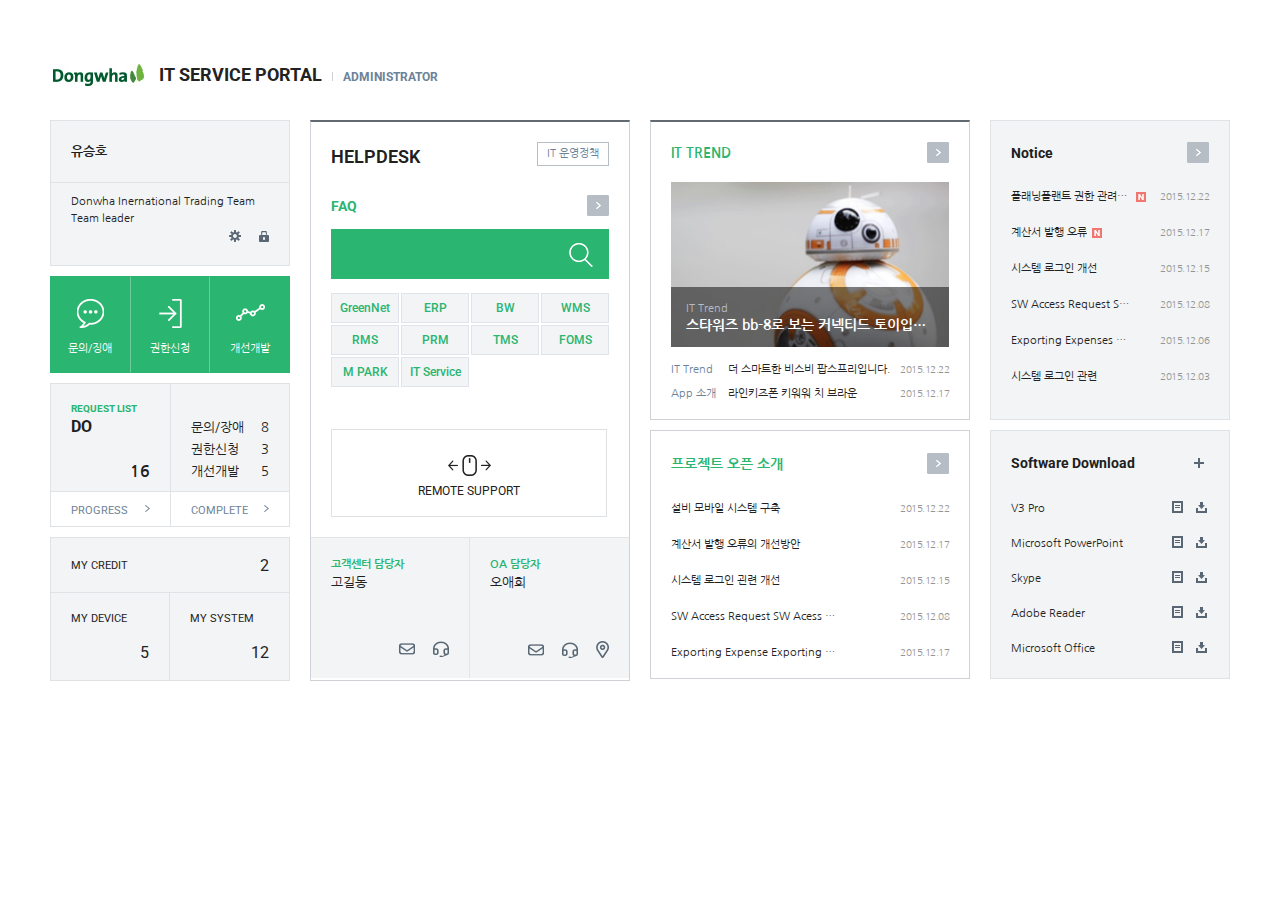
==== index.html @ f40cb71e "header 수정" ====
<!DOCTYPE html>
<html lang="ko">
<head>
    <meta charset="UTF-8">
    <meta http-equiv="X-UA-Compatible" content="IE=edge">
    <meta name="viewport" content="width=device-width, initial-scale=1.0">
    <title>Dongwha IT SERVICE PORTAL</title>
    <link rel="stylesheet" href="css/reset.css">
    <link rel="stylesheet" href="css/style.css">
</head>
<body>
    <div id="wrap">
        <header>
            <h1><a href="index.html" class="logo"><img src="img/logo.jpg" alt="동화 로고"><span class="main_title en">IT SERVICE PORTAL</span></a></h1>
            <p class="sub_title en">ADMINISTRATOR</p>
        </header>
        <div class="section_wrap">
            <div class="inner">
                <section class="section1 container240">
                    <div class="box gray_box">
                        <div class="name">유승호</div>
                        <div class="info">
                            <p>Donwha Inernational Trading Team <br> Team leader</p>
                            <div class="settings_wrap">
                                <span class="settings"></span>
                                <span class="security"></span>
                            </div>
                        </div>
                    </div>
                    <div class="box inquiry_box">
                        <a href="#" class="inquiry">문의/징애</a>
                        <a href="#" class="authority">권한신청</a>
                        <a href="#" class="inprove">개선개발</a>
                    </div>
                    <div class="box">
                        <div class="request_list ">
                            <div class="list_box col1 strong">
                                <p class="en">REQUEST LIST</p>
                                <div class="do_area">
                                    <span class="en">DO</span>
                                    <span>16</span>
                                </div>
                            </div>
                            <div class="list_box col1">
                                <div class="text_area">
                                    <div>
                                        <span class="txt">문의/장애</span>
                                        <span class="num">8</span>
                                    </div>
                                    <div>
                                        <span class="txt">권한신청</span>
                                        <span class="num">3</span>
                                    </div>
                                    <div>
                                        <span class="txt">개선개발</span>
                                        <span class="num">5</span>
                                    </div>
                                </div>
                            </div>
                            <div class="list_box col2">
                                <p class="en">PROGRESS</p>
                            </div>
                            <div class="list_box col2">
                                <p class="en">COMPLETE</p>
                            </div>
                        </div>
                    </div>
                    <div class="box gray_box clearfix my_box_wrap en">
                        <div class="my_box credit">
                            <a href="#">
                                <span>MY CREDIT</span>
                                <span class="num">2</span>
                            </a>
                        </div>
                        <div class="my_box device">
                            <a href="#">
                                <span>MY DEVICE</span>
                                <span class="num">5</span>
                            </a>
                        </div>
                        <div class="my_box system">
                            <a href="#">
                                <span>MY SYSTEM</span>
                                <span class="num">12</span>
                            </a>
                        </div>
                    </div>
                </section>

                <section class="section2 container320">
                    <div class="section_top">
                        <div class="help_area"> 
                            <p class="en">HELPDESK</p>
                            <a href="itpolicy.html" class="policy" target="_blank">IT 운영정책</a>
                        </div>
                        <div class="sub_header">
                            <h3 class="en">FAQ</h3>
                            <a href="faq2depth.html" class="more"><span class="ir_pm">더보기</span></a>
                        </div>
                        <div class="search_box"><input type="text"></div>
                        <ul class="keywords_list">
                            <li><a href="#" class="en">GreenNet</a></li>
                            <li><a href="#" class="en">ERP</a></li>
                            <li><a href="#" class="en">BW</a></li>
                            <li><a href="#" class="en">WMS</a></li>
                            <li><a href="#" class="en">RMS</a></li>
                            <li><a href="#" class="en">PRM</a></li>
                            <li><a href="#" class="en">TMS</a></li>
                            <li><a href="#" class="en">FOMS</a></li>
                            <li><a href="#" class="en">M PARK</a></li>
                            <li><a href="#" class="en">IT Service</a></li>
                        </ul>
                        <div class="reomte_box">
                            <div class="mouse_area">
                                <span class="mouse_left"></span>
                                <span class="mouse"></span>
                                <span class="mouse_right"></span>
                            </div>
                            <p class="en">REMOTE SUPPORT</p>
                        </div>
                    </div>
                    <div class="section_bottom">
                        <div class="manager_box">
                            <p class="manager">고객센터 담당자</p>
                            <p class="name">고길동</p>
                            <div class="icon_area">
                                <p class="msg"></p>
                                <p class="headphone"></p>
                            </div>
                        </div>
                        <div class="manager_box">
                            <p class="manager">OA 담당자</p>
                            <p class="name">오애희</p>
                            <div class="icon_area">
                                <p class="msg"></p>
                                <p class="headphone"></p>
                                <p class="locate"></p>
                            </div>
                        </div>
                    </div>
                </section>

                <section class="section3 container320">
                    <div class="trend_box box">
                        <div class="sub_header">
                            <h3>IT TREND</h3>
                            <a href="it_trend.html" class="more"><span class="ir_pm">더보기</span></a>
                        </div>
                        <div class="img_wrap">
                            <div class="img_area"></div>
                            <div class="img_content">
                                <p class="img_category">IT Trend</p>
                                <p class="txt">스타워즈 bb-8로 보는 커넥티드 토이입니다.</p>
                            </div>
                        </div>
                        <div class="news_list_wrap">
                            <div class="news_list">
                                <p class="category">IT Trend</p>
                                <p class="content"><a href="trend_layerpop.html">더 스마트한 비스비 팝스프리입니다.</a></p>
                                <p class="date">2015.12.22</p>
                            </div>
                            <div class="news_list">
                                <p class="category">App 소개</p>
                                <p class="content"><a href="trend_layerpop.html">라인키즈폰 키워워 치 브라운</a></p>
                                <p class="date">2015.12.17</p>
                            </div>
                        </div>
                    </div>
                    <div class="project_box box">
                        <div class="sub_header">
                            <h3>프로젝트 오픈 소개</h3>
                            <a href="#" class="more"><span class="ir_pm">더보기</span></a>
                        </div>
                        <ul class="list_area">
                            <li>
                                <a href="#">
                                    <span class="content">설비 모바일 시스템 구축</span>
                                    <span class="date">2015.12.22</span>
                                </a>
                            </li>
                            <li>
                                <a href="#">
                                    <span class="content">계산서 발행 오류의 개선방안</span>
                                    <span class="date">2015.12.17</span>
                                </a>
                            </li>
                            <li>
                                <a href="#">
                                    <span class="content">시스템 로그인 괸련 개선</span>
                                    <span class="date">2015.12.15</span>
                                </a>
                            </li>
                            <li>
                                <a href="#">
                                    <span class="content">SW Access Request SW Acess Request</span>
                                    <span class="date">2015.12.08</span>
                                </a>
                            </li>
                            <li>
                                <a href="#">
                                    <span class="content">Exporting Expense Exporting Expense</span>
                                    <span class="date">2015.12.17</span>
                                </a>
                            </li>
                        </ul>
                    </div>
                </section>

                <section class="section4 container240">
                    <div class="notice_box gray_box box">
                        <div class="sub_header">
                            <h3 class="en">Notice</h3>
                            <a href="#" class="more"><span class="ir_pm">더보기</span></a>
                        </div>
                        <ul class="notice_list list_area">
                            <li>
                                <a href="#">
                                    <div class="content_wrap">
                                        <span class="content">플래닝플랜트 권한 관려건입니다.</span>
                                        <span><img src="img/new.png" alt="새로운소식"></span>
                                    </div>
                                    <span class="date">2015.12.22</span>
                                </a>
                            </li>
                            <li>
                                <a href="#">
                                    <div class="content_wrap">
                                        <span class="content">계산서 발행 오류</span>
                                        <span><img src="img/new.png" alt="새로운소식"></span>
                                    </div>
                                    <span class="date">2015.12.17</span>
                                </a>
                            </li>
                            <li>
                                <a href="#">
                                    <span class="content">시스템 로그인 개선</span>
                                    <span class="date">2015.12.15</span>
                                </a>
                            </li>
                            <li>
                                <a href="#">
                                    <span class="content">SW Access Request SW Access</span>
                                    <span class="date">2015.12.08</span>
                                </a>
                            </li>
                            <li>
                                <a href="#">
                                    <span class="content">Exporting Expenses Exporting Expenses</span>
                                    <span class="date">2015.12.06</span>
                                </a>
                            </li>
                            <li>
                                <a href="#">
                                    <span class="content">시스템 로그인 관련</span>
                                    <span class="date">2015.12.03</span>
                                </a>
                            </li>
                        </ul>
                    </div>
                    <div class="download_box gray_box box">
                        <div class="sub_header">
                            <h3 class="en ">Software Download</h3>
                            <a href="software_download.html" class="more"><span class="ir_pm">더보기</span></a>
                        </div>
                        <ul class="download_list list_area">
                            <li>
                                <a href="#">
                                    <span class="content">V3 Pro</span>
                                    <div class="icon_wrap">
                                        <span class="preview"></span>
                                        <span class="download"></span>
                                    </div>
                                </a> 
                            </li>
                            <li>
                                <a href="#">
                                    <span class="content">Microsoft PowerPoint</span>
                                    <div class="icon_wrap">
                                        <span class="preview"></span>
                                        <span class="download"></span>
                                    </div>
                                </a>
                            </li>
                            <li>
                                <a href="#">
                                    <span class="content">Skype</span>
                                    <div class="icon_wrap">
                                        <span class="preview"></span>
                                        <span class="download"></span>
                                    </div>
                                </a>
                            </li>
                            <li>
                                <a href="#">
                                    <span class="content">Adobe Reader</span>
                                    <div class="icon_wrap">
                                        <span class="preview"></span>
                                        <span class="download"></span>
                                    </div>
                                </a>
                            </li>
                            <li>
                                <a href="#">
                                    <span class="content">Microsoft Office</span>
                                    <div class="icon_wrap">
                                        <span class="preview"></span>
                                        <span class="download"></span>
                                    </div>
                                </a>
                            </li>
                            <li>
                                <a href="#">
                                    <span class="content">Microsoft Office</span>
                                    <div class="icon_wrap">
                                        <span class="preview"></span>
                                        <span class="download"></span>
                                    </div>
                                </a>
                            </li>
                            <li>
                                <a href="#">
                                    <span class="content">Microsoft Office</span>
                                    <div class="icon_wrap">
                                        <span class="preview"></span>
                                        <span class="download"></span>
                                    </div>
                                </a>
                            </li>
                        </ul>  
                    </div>
                </section>
            </div>
        </div>
    </div>
</body>
</html>
---- css/style.css ----
@charset "URF-8";
/* common css */
#wrap{width: 1280px;margin: 0 auto;padding: 60px 50px;}
h2{font-size: 30px;margin-left: -2px;}
h3{font-size: 14px;}
section{margin-right: 20px;}
.box{margin-top: 10px;}
.en{font-family: 'Roboto',sans-serif;}
.gray_box{background: #f2f4f6;border:1px solid #e0e3e6}
.sub_header{display: flex;justify-content: space-between;align-items: center;}
input[type="radio"],
input[type='radio']:checked{width: 19px;height: 19px;accent-color: #6c8298;}

/* header */
header{height: 60px; line-height: 34px;display: flex;}
h1{line-height: 27px;margin: 0 0px 0 3px;}
.logo img{width: 91px;height: 22px;}
header p{font-weight: bold;}
h1 a .main_title{font-size: 18px; letter-spacing: 1.1 px;padding-left: 15px;}
.main_title:after{content: '';display: inline-block;width: 1px;height: 9px;margin: 0 10px;background: #cdd1d5;}
.sub_title{font-size: 12px;color: #6c8298;}

/* section_wrap */
.section_wrap>.inner{display: flex;}
.container240{width: 240px;}
.container320{width: 320px;}
.section_wrap section:last-child{margin-right: 0;}
section .box:first-child{margin-top: 0;}

/* section1 */
.section1 .name{font-size: 13px;font-weight: bold;border-bottom: 1px solid #e4e4e4;padding: 24px 20px;}
.section1 .info{padding: 11px 20px 17px;line-height: 1.5;}
.section1 .info p{text-overflow: ellipsis;overflow: hidden;display: -webkit-box;-webkit-line-clamp: 2;-webkit-box-orient: vertical;word-break: break-word;}
.info .settings_wrap{text-align: right; margin-top: 3px;}
.info .settings_wrap span{cursor: pointer;}
.info .settings{background: url(../img/settings.png)no-repeat;display: inline-block;width: 12px;height: 12px;}
.info .security{background: url(../img/security.png)no-repeat;display: inline-block;width: 10px;height: 11px;margin-left: 15px;}

.inquiry_box{display: flex;}
.inquiry_box a{color: #fdfdfd;display: inline-block;width: 79px;height: 95px;background: #2ab570;text-align: center;border: 1px solid transparent;}
.inquiry_box a:hover{background: rgba(42, 181, 112,.6);}
.inquiry_box .inquiry::before{background: url( ../img/inquiry.png)no-repeat;display: block;content: '';width: 27px;height: 29px; margin: 22px auto 15px;}
.inquiry_box .authority{border-left: 1px solid #6acb9b;border-right: 1px solid #6acb9b;}
.inquiry_box .authority::before{background: url(../img/authority.png)no-repeat;display: block;content: '';width: 23px;height: 29px;margin: 22px auto 15px;}
.inquiry_box .inprove::before{background: url(../img/improve.png)no-repeat;display: block;content: '';width: 29px;height: 17px;margin: 27px auto 22px;}

.request_list{display: flex;flex-wrap: wrap;}
.request_list .list_box{width: 120px;padding: 20px;border: 1px solid #e0e3e6;}
.request_list .col1{height: 109px;background: #f2f4f6;}
.request_list .strong{font-weight: bold;font-size: 16px;}
.request_list .strong p{font-size: 10px; color: #2ab570;}
.request_list .strong .do_area {margin-top: 5px;cursor: pointer;}
.request_list .strong .do_area span{display: block;}
.request_list .strong .do_area:hover span{color: #2ab570;}
.request_list .strong .do_area span:nth-child(2){text-align: right;margin-top: 29px;}
.request_list .list_box:nth-child(1),.request_list .list_box:nth-child(3){border-right: none;}
.request_list .list_box:nth-child(2) .text_area{font-size: 13px;margin-top: 13px;line-height: 1.7;}
.request_list .list_box:nth-child(2) .text_area div{display: flex;justify-content: space-between;}
.request_list .list_box:nth-child(2) span{display: block;text-overflow: ellipsis;overflow: hidden;white-space: nowrap;}
.request_list .list_box .text_area div{cursor: pointer;}
.request_list .list_box .text_area div:hover{color: #2ab570;text-decoration: underline;}
.request_list .col2{height: 35px;padding: 13px 20px;border-top: none;cursor: pointer;}
.col2 p{color: #6c8298;position: relative;}
.col2 p::after{content: '';background: url(../img/right_arrow.png)no-repeat;width: 5px;height: 7px;display: inline-block;position: absolute;right: 0;}

.section1 .my_box_wrap .my_box{float: left;}
.section1 .my_box_wrap .my_box a{display: block; font-size: 11px;padding: 20px;}
.section1 .my_box_wrap .my_box span{display: block;}
.section1 .my_box_wrap .my_box .num{font-size: 16px;padding-top: 21px;text-align: right;}
.section1 .my_box_wrap .my_box:hover .num{color: #2ab570;}
.my_box_wrap .credit{width: 100%;height: 55px;border-bottom: 1px solid #e0e3e6;}
.section1 .my_box_wrap .credit a{display: flex;justify-content: space-between;align-items: center;}
.section1 .my_box_wrap .credit span{display: inline-block;}
.section1 .my_box_wrap .credit .num{padding-top: 0;text-align: right;}
.my_box_wrap .device,.my_box_wrap .system{width: 50%;height: 87px;}
.my_box_wrap .device{border-right: 1px solid #e0e3e6;}

/* section 2 */
.section2{width: 321px;}
.section2,.trend_box{border: 1px solid #cfd3d8;border-top: 2px solid #636970;}
.section2 .section_top{padding: 20px;}
.help_area{display: flex; justify-content: space-between;align-items: center;margin-bottom: 29px;} 
.help_area p{font-size: 18px;font-weight: 600; padding-top: 5px;}
.help_area a{color: #6c8298;border: 1px solid #b6bdc4;display: inline-block;width: 70px;height: 22px;line-height: 22px;text-align: center;}
.help_area a:hover{color: #2ab570;border-color: #2ab570;}

.section2 .sub_header{margin-bottom: 13px;}
.container320 .sub_header h3{color: #2ab570;}
.more{background: url(../img/more_btn.png)no-repeat;width: 22px;height: 21px;}
.more:hover{background: url(../img/more_btn_hover.png)no-repeat;}

.search_box{position: relative;margin-bottom: 14px;}
.search_box input{width: 278px;height: 50px;background: #2ab570;color: #fff;}
.search_box::after{background: url(../img/search_btn.png)no-repeat;content: ''; width: 24px;height: 24px;display: inline-block;position: absolute;right: 16px;top: 27%;cursor: pointer;}

.keywords_list{display: flex;flex-wrap: wrap;margin-bottom: 40px;}
.keywords_list li{height: 100%;margin-bottom: 2px; margin-right: 2px;}
.keywords_list li:hover a{border-color: #2ab570;}
.keywords_list li:nth-child(4),.keywords_list li:nth-child(8){margin-right: 0;}
.keywords_list li a{width: 66px;height: 28px; display: block;color: #2ab570;text-align: center;line-height: 28px;font-weight: 500;border: 1px solid #dee4ea;background: #f2f4f6;font-size: 12px;text-overflow: ellipsis;overflow: hidden;white-space: nowrap;}

.reomte_box{width: 276px;height: 88px;border: 1px solid #dee1e4;line-height: 31px;text-align: center;}
.mouse_area{display: flex;align-items: center;justify-content: center;padding-top: 25px;}
.mouse_area span{display: block;}
.mouse_left{background: url(../img/mouse_left.png)no-repeat;width: 10px;height: 11px;}
.mouse{background: url(../img/mouse.png)no-repeat;width: 15px;height: 21px;margin: 0 4px;}
.mouse_right{background: url(../img/mouse_right.png)no-repeat;width: 10px;height: 11px;}
.reomte_box p{font-size: 12px;}

/* manager_area */
.section_bottom{background: #f2f4f6;border-top: 1px solid #e4e4e4;display: flex;margin-top: 0;}
.section_bottom .manager_box{padding: 20px;width: 159px;line-height: 1.3;}
.section_bottom .manager_box .name{padding-top: 3px;font-size: 13px;}
.section_bottom .manager_box:nth-child(1){border-right: 1px solid #e4e4e4;}
.manager{color: #2ab570;font-weight: 600;}
.icon_area{padding-top: 49px;display: flex;justify-content: flex-end;align-items: center}
.icon_area p{margin-left: 18px;cursor: pointer;}
.icon_area .msg{background: url(../img/msg.png) no-repeat;display: inline-block;width: 16px;height: 12px;}
.icon_area .msg:hover{background: url(../img/msg_hover.png)no-repeat;}
.icon_area .headphone{background: url(../img/headphone.png) no-repeat;display: inline-block;width: 16px;height: 16px;}
.icon_area .headphone:hover{background: url(../img/headphone_hover.png)no-repeat;}
.icon_area .locate{background: url(../img//locate.png) no-repeat;display: inline-block;width: 13px;height: 17px;}
.icon_area .locate:hover{background: url(../img/locate_hover.png)no-repeat;}

/* section 3 */
.section3 .box{padding: 20px;}
.project_box{border: 1px solid #cfd3d8;}
.section3 .sub_header{margin-bottom: 19px;}
.trend_box .img_wrap{width: 278px; height: 165px;position: relative;overflow: hidden;margin-bottom: 17px;cursor: pointer;}
.trend_box .img_wrap:hover .img_content .txt{color: #2ab570;text-decoration: underline;}
.trend_box .img_wrap>div{position: absolute;}
.trend_box .img_wrap .img_area{background: url(../img/trend_img.png) no-repeat;width: 100%;height: 100%;background-position: top 10% left 71%;background-size: inherit;}
.trend_box .img_wrap .img_content{height: 60px;width: 100%; background: rgba(0,0,0,.5);bottom: 0;padding: 15px;line-height: 1.3;}
.trend_box .img_wrap .img_content .img_category{color: #b6bdc4;}
.trend_box .img_wrap .img_content .txt{font-size: 14px;font-weight: 600; color: #fff;text-overflow: ellipsis;overflow: hidden;white-space: nowrap;}

.trend_box .news_list{display: flex;justify-content: space-between;line-height: 1;}
.trend_box .news_list:first-child{margin-bottom: 13px;}
.trend_box .news_list .category{width: 50px; color: #6c8298;}
.trend_box .news_list .content{width: 165px;}
.content{text-overflow: ellipsis;overflow: hidden;white-space: nowrap;display: block;}
.content:hover {color: #2ab570;text-decoration: underline;}
.content:hover a{color: #2ab570;text-decoration: underline;}
.date{font-size: 10px;color: #949494;letter-spacing: -.5px;display: block;}

.project_box .sub_header{margin: 2px 0 29px;}
.list_area li{margin-bottom: 25px;}
.list_area li:last-child{margin-bottom: 0px;}
.list_area li a{display: flex;justify-content: space-between;}
.project_box .list_area li a .content{width: 165px;}

/* section 4 */
.section4 .box{padding: 20px;}
.section4 .sub_header{margin-bottom: 19px; margin: 1px 0 28px;}
.section4 .download_box li a{display: flex;justify-content: space-between; align-items: center;}

/* notice_list */
.content_wrap{display: flex;position: relative;}
.notice_list li .content{max-width: 120px;margin-right: 5px;}
.notice_box .notice_list li:last-child{margin-bottom: 17px;}

/* download_box */
.section4 .download_box{padding: 20px 5px 20px 20px;}
.download_box .sub_header{padding-right: 20px;}
.download_box .sub_header .more{background: url(../img/more_plus.png)no-repeat right;}
.download_list::-webkit-scrollbar{width: 3px;background: transparent;padding-right: 5px;border-radius: 10px;}
.download_list::-webkit-scrollbar-thumb {background-color: #c4ccd4;border-radius: 10px;}
.download_list::-webkit-scrollbar-track {background-color: grey;border-radius: 10px;box-shadow: inset 0px 0px 5px white;}
.download_box .download_list{padding-right: 2px;height: 157px;overflow: auto;}
.download_box .download_list li:last-child{margin-bottom: 2px;}
.download_box .download_list li{margin-bottom: 21px;}
.download_box .download_list li .content{width: 150px;}
.download_box .download_list li .icon_wrap{margin-right: 15px;}
.preview{background: url(../img/preview.png)no-repeat;width: 11px;height: 12px;display: inline-block;}
.preview:hover{background: url(../img/preview_hover.png)no-repeat;}
.download{background: url(../img/dowload.png)no-repeat;width: 11px;height: 11px;display: inline-block;margin-left: 10px;}
.download:hover{background: url(../img/dowload_hover.png)no-repeat;}


/* faq2depth.html style */

.inner940{font-size: 12px;max-width: 940px;margin: 0 auto;}
.inner940 section{margin: 11px 0 30px;}
.header_wrap{border-bottom: 1px solid #e9e9e9;}
.header{height: 65px;width: 940px;margin: 0 auto; font-size: 12px;display: flex;justify-content: space-between;line-height: 76px;}
.header_left>a{display: flex;padding-top: 2px;}
.header h1{margin:0 15px 0 0;line-height: 68px;}
.header h1 a{display: inline-block; height: 100%;}
.header .main_tit{font-size: 15px;font-weight: 600;}
.header .main{cursor: pointer;padding-top: 5px;}
.header .main::before{content: '';background: url(../img/home.png) no-repeat;width: 12px;height: 11px;display: inline-block;margin-right: 7px;}
.header .main::after{content: '';background: url(../img/faq_right.png)no-repeat;display: inline-block;width: 5px;height: 7px;margin-left: 7px;}

/* nav */
.faq_search_wrap{height: 120px; line-height: 120px;}
.faq_search_wrap h2{width: 260px;}
.faq_search_wrap .search_box{text-align: center;margin-bottom: 0;position: relative;}
.faq_search_wrap .search_box input{width: 420px;padding: 0 10px 0 20px ;}
.faq_search_wrap .search_box::after{top: 41%;right: 16px;}
.faq_search_wrap .keywords_wrap {position: relative;right: 37%;top: 98px;}
.faq_search_wrap .keywords_wrap li{line-height: 1;margin-left: 15px;}
.faq_search_wrap .keywords_wrap li a{color: #6c8298;}
.faq_search_wrap .keywords_wrap li a:hover{text-decoration: underline;}

/* tabs */
.tabs{display: flex;margin-top: 10px;border-bottom: 1px solid #2ab570}
.tabs li {flex:1;line-height: 47px;}
.tabs a {display: block;text-align: center;color: #70859a;font-weight: 600;border: 1px solid #dcdee1;border-bottom-color: transparent;border-right: none; background: #f2f4f6}
.tabs a:hover{background: rgba(42, 181, 112,.6);color: #fff;}
.tabs li:last-child a{border-right: 1px solid #dcdee1;}
.tabs li.active a{background: #2ab570;color: #fff;border-color: #2ab570;}
/* .tabs li.active {color: #fff;} */

.tab_list{display: flex;flex-wrap: wrap;padding: 14px 10px 11px 20px; border-bottom: 1px solid #2ab570;}
.tab_list li{width: 182px;line-height: 2.6 ;}
.tab_list li a{color: #70859a;font-weight: 600;padding-left: 15px;}
.tab_list li:nth-child(1) a,.tab_list li:nth-child(6) a{padding-left: 0;}
.tab_list li a:hover span{color: #2ab570;}

/* tbl_list */
.tbl_list_area{margin-top: 20px;}
.tbl_list_area .article_list li{border-bottom: 1px solid #e9e9e9;}
.article_list li {display: flex;padding: 14px 20px;}
.categorize{width: 24%; color: #70859a;text-overflow: ellipsis;overflow: hidden;white-space: nowrap;}
.article_tit{width: 70%;text-overflow: ellipsis;overflow: hidden;white-space: nowrap;}
.article_tit:hover{color: #2ab570;text-decoration: underline;}

/* pagination */
.pagination{display: flex;margin-top: 28px;justify-content: center;line-height: 28px;text-align: center; }
.pagination .btn{width: 34px;height: 33px;border: 1px solid #d6dbe0;cursor: pointer;}
.pagination .page_list .btn:hover{background: #899aac; color: #fff;border-color: #899aac;}
.pagination .prev_area{display: flex;}
.btn_first{background: url(../img/go_to_first.png)no-repeat;width: 11px;height: 10px;display: block;background-position: center;}
.btn_first:hover{background: url(../img/go_to_first_hover.png)no-repeat;background-position: center;border-color: #899aac;background-color: #899aac;}
.btn_prev{background: url(../img/prev_btn.png)no-repeat;width: 6px;height: 10px;display: block;background-position: center;}
.btn_prev:hover{background: url(../img/prev_btn_hover.png)no-repeat;background-position: center;border-color: #899aac;background-color: #899aac;}
.btn_next{background: url(../img/next_btn.png)no-repeat;width: 6px;height: 10px;display: block;background-position: center;}
.btn_next:hover{background: url(../img/next_btn_hover.png)no-repeat;background-position: center;border-color: #899aac;background-color: #899aac;}
.btn_last{background: url(../img/go_to_end.png)no-repeat;width: 11px;height: 10px;display: block;background-position: center;}
.btn_last:hover{background: url(../img/go_to_end_hover.png)no-repeat;background-color: #899aac;background-position: center;border-color: #899aac;}
.pagination .page_list{display: flex;margin: 0 9px;}
.pagination .next_area{display: flex;}

/* FAQ style */
.faq .tabs{margin-top: 11px;}
.contents_wrap{margin-top: 5px;}
.title_wrap{height: 132px;margin-top: 5px;}
.title_area{display: flex;justify-content: space-between;;border-bottom: 1px solid #eff0f0;padding: 20px 20px 13px;align-items: center;}
.title_area .title {line-height: 1.8;}
.title_area .title .categorize{width: auto;}
.title_area .title p{font-size: 18px;font-weight: 600;text-overflow: ellipsis;overflow: hidden;white-space: nowrap;width: 850px;}
.title_area .ham2{border: 1px solid #b6bdc4; padding: 15px 19px; background-position: center;cursor: pointer;margin-top: 24px;}
.title_area .ham2:hover{border-color: #2ab570;}
.info_area{padding: 10px 20px 16px;display: flex;justify-content: space-between;}
.faq .info_area{padding: 12px 20px 15px;align-items: center;}
.info_area .info_right span{color: #949494; font-size: 11px;}
.info_area .info_right span:after{content: '|'; display: inline-block;margin: 0 10px;color: #dfdfdf;}
.info_area .info_right span:last-child::after{content: '';}
.info_left .url{font-size: 11px;color: #70859a;}
.info_left .copy{width: 40px;height: 22px;background: #899aac;color: #fff;display: inline-block;text-align: center;line-height: 20px;cursor: pointer;}

.contents_area{height: 568px;background: url(../img/faq_content.png)no-repeat;margin: 22px 20px 10px;background-position: left 10%;}

.faq_bottom{height: 70px;border-top: 1px solid #636970;border-bottom: 1px solid #e8e9ea;background: #f2f4f6;display: flex;justify-content: flex-end;padding: 20px;align-items: center;}
.faq_bottom .button_wrap .button{width: 75px;height: 30px;border: 1px solid #b6bdc4;display: inline-block;color: #70859a;text-align: center;line-height: 28px;background: #fff;cursor: pointer;margin-left: 5px;font-weight: 600;}
.faq_bottom .button_wrap .button:hover{color: #2ab570;border-color: #2ab570;}
.faq_bottom .button_wrap .query{width: 80px;}

/* IT Trends style css */
h2.it_trend{margin-top: 22px; padding: 19px 0;}

.it_tabs{display: block;}
.it_tabs li a{width: 123px;}

/* it_search_wrap */
.it_search_wrap{height: 50px; padding: 10px 20px;align-items: center;border-bottom: 1px solid #d3d9e0;}
.it_search_wrap .radio_btn_wrap{display: flex;align-items: center;line-height: 28px;}
.radio_btn_wrap .radio_btn{margin-right: 20px;}
.radio_btn_wrap .radio_btn label{vertical-align: middle;}

.it_search{position: relative;}
.it_search input{width: 259px; height: 29px;border: 1px solid #b6bdc4;}
.it_search::after{content: '';display: block;background: url(../img/trend_search.png) no-repeat;width: 16px;height: 16px;position: absolute;top: 7px;right: 12px;cursor: pointer;} 
.trend_contents_wrap .trend_list_wrap li {border-bottom: 1px solid #e9e9e9;}
.trend_contents_wrap .trend_list_wrap li:hover{background: #eee;}
.trend_list_wrap li a{display: flex;padding: 30px 20px;}
.trend_list_wrap li a .img_area{width: 200px;height: 140px;overflow: hidden;margin-right: 27px;}
.trend_list_wrap li a .img_area .img{width: 294px;height: 194px;}
.trend_list_wrap li:nth-child(1) a .img_area .img{background: url(../img/trend_listimg1.png)no-repeat top -33px left -45px;}
.trend_list_wrap li:nth-child(2) a .img_area .img{background: url(../img/trend_listimg2.png)no-repeat top -33px left -45px;}
.trend_list_wrap li:nth-child(3) a .img_area .img{background: url(../img/trend_listimg3.png)no-repeat top -4px left -3px;}
.trend_list_wrap li:nth-child(4) a .img_area .img{background: url(../img/trend_listimg4.png)no-repeat top -89px left -68px;}
.trend_list_wrap li:nth-child(5) a .img_area .img{background: url(../img/trend_listimg5.png)no-repeat top -4px left -41px;}

.text_wrap{line-height: 1.8;}
.text_wrap .categorize{width: 600px;}
.trend_tit_wrap{display: flex;align-items: center;}
.trend_tit{font-size: 18px;font-weight: 600;max-width: 600px;text-overflow: ellipsis;overflow: hidden;white-space: nowrap;}
.text_wrap  .sub_num{font-size: 12px;font-weight: 600;color: #2ab570;}
.trend_tit_info{color: #949494;}
.trend_tit_info span::after{content: '|';margin: 0 10px;}

.text_bottom{margin-top: 15px;width: 650px;}
.text_bottom p{text-overflow: ellipsis;overflow: hidden;display: -webkit-box;-webkit-line-clamp: 2;-webkit-box-orient: vertical;word-break: break-word;}
.text_bottom p:last-child{margin-top: 9px;}

.it_trend_wrap .pagination{margin-bottom: 30px;}

/* trend_layerpop style */

/* trend_btn */
.trend_btn{display: flex;padding: 27px 0 2px; margin-right: -1px;}
.trend_btn .btn{width: 40px;height: 30px;border: 1px solid #b6bdc4;display: inline-block;line-height: 30px;cursor: pointer;}
.trend_btn .btn:hover{border-color: #2ab570;}
.trend_btn .write{background: url(../img/write_icon.png)no-repeat center;}
.trend_btn .write:hover{background: url(../img/write_icon_hover.png) no-repeat center;}
.trend_btn .prev_next_btn{margin: 0 5px;display: flex;}
.trend_btn .prev_next_btn .prev{background: url(../img/prev_btn.png)no-repeat center;}
.trend_btn .prev_next_btn .prev:hover{background: url(../img/prev_btn_hover_green.png)no-repeat center;z-index: 5;}
.trend_btn .prev_next_btn .next{background: url(../img/next_btn.png)no-repeat center;margin-left: -1px;}
.trend_btn .prev_next_btn .next:hover{background: url(../img/next_btn_hover_green.png)no-repeat center;}
.ham{background: url(../img/ham_btn.png)no-repeat center;width: 40px; height: 30px;}
.ham:hover{background: url(../img/ham_hover.png)no-repeat center;}

.trend_title_wrap .info_area{display: inline-block;}
.trend_title_wrap .info_area span:after{margin: 0 5px;letter-spacing: -.3px;}

.trends_contents_wrap{margin-top: 10px; padding: 20px 20px 10px;}
.trends_contents_wrap img{width: 641px;height: 424px;}
.trends_contents_wrap p{margin-top: 25px; line-height: 1.7;}
.trends_contents_wrap .trend_tit_info{display: inline-block;}

.trends_contents_wrap .contents_bottom{margin-top: 25px;display: flex;justify-content: space-between;border-bottom: 1px solid #d3d9e0;padding-bottom: 10px;}
.trends_contents_wrap .contents_bottom .btn{height: 30px; line-height: 30px;text-align: center;display: inline-block;cursor: pointer;}
.contents_bottom .left_btn span{width: 65px;border: 1px solid #dadee1;}
.contents_bottom .left_btn .comments{margin-right: 5px;}
.contents_bottom .left_btn .comments::before{content: '';background: url(../img/comment_icon.png)no-repeat;width: 16px;height: 13px;display: inline-block;vertical-align: middle;margin-right: 5px;}
.contents_bottom .left_btn .like::before{content: '';background: url(../img/heart.png)no-repeat;width: 15px;height: 12px;display: inline-block;margin-right: 5px;vertical-align: middle;}
.contents_bottom .right_btn{display: flex;position: relative;}
.contents_bottom .right_btn .btn{width: 40px;border: 1px solid #b6bdc4;margin-left: 5px;cursor: pointer;}
.contents_bottom .right_btn .btn:hover{border-color: #2ab570;color: #2ab570;}
.contents_bottom .right_btn .copy{background: url(../img/copy.png) no-repeat;background-position: center;}
.contents_bottom .right_btn .copy:hover{background: url(../img/copy_hover.png) no-repeat;background-position: center;}
.contents_bottom .right_btn .copy_popup{position: relative;}
.contents_bottom .right_btn .copy_popup:hover .balloon{display: block;}

/* copy_pop open */
.contents_bottom .right_btn .popup_overlay{visibility: hidden; width: 348px;height: 148px;background: #f2f4f6;border: 1px solid #afb5bb;position: absolute;bottom: 45px;right: 0px;padding: 20px;}
.contents_bottom .right_btn .popup_overlay::after{position: absolute;border-top: 7px solid #f2f4f6;border-left: 7px solid transparent; border-right: 7px solid transparent; border-bottom: 0px solid transparent;content: "";top: 146px;left: 232px;}
.contents_bottom .right_btn .popup_overlay::before{position: absolute;border-top: 7px solid #afb5bb;border-left: 7px solid transparent; border-right: 7px solid transparent; border-bottom: 0px solid transparent;content: "";top: 147px;left: 232px;}
.contents_bottom .right_btn .popup_overlay.active{visibility: visible;}
.contents_bottom .right_btn .popup_content{visibility: hidden;}
.contents_bottom .right_btn .popup_content.active{visibility: visible;}
.contents_bottom .right_btn .popup_overlay select{width: 308px;height: 30px;border-color: #b6bdc4;margin-bottom: 10px;font-size: 12px; color: #6c8298;} 
.contents_bottom .right_btn .popup_overlay .button_wrap{text-align: right;}
.contents_bottom .right_btn .popup_overlay .button{width: 60px;height: 26px;margin-left: 5px;color: #fff;display: inline-block;line-height: 26px;text-align: center;cursor: pointer;}
.cancel{background: #c2c8ce;}
.save{background: #2ab570;}

.comments_wrap .comment{padding: 20px 0 18px;border-bottom: 1px solid #eff0f0;}
.comment .comment_top{display: flex;align-items: center;}
.comment .comment_top span{margin-right: 5px;}
.comment .comment_top span.date{margin-right: 15px;letter-spacing: -.1px;font-size: 12px;}
.comment .comment_top span.comment_cancel{background: url(../img/close.png)no-repeat;width: 12px;height: 12px;margin-top: 1px;cursor:pointer;}
.comment .comment_bottom p{margin-top: 5px;}

.writing_area{background: #f2f4f6;border-bottom: 1px solid #636970;padding: 26px 20px;display: flex;align-items: center;}
.writing_area textarea{width: 757px;height: 74px;border: 1px solid #c9c9c9;}
.writing_area .name{margin-top: 0;padding-right: 18px;}
.writing_area .save_btn{width: 85px;height: 80px;background: #899aac;color: #fff;font-weight: 600;text-align: center;line-height: 80px;cursor: pointer;}

.trend_btn2{justify-content: flex-end;padding-top: 13px;margin: 0 20px 30px 0;}
.trend_btn2 .ham{margin-top: 0;}

/* From_Write FAQ */
.head_title{padding: 45px 0 25px;}

.category_box{padding: 20px 20px 18px;background: #f2f4f6;border-top: 1px solid #2ab570;border-bottom: 1px solid #e9e9e9;display: flex;justify-content: space-between;align-items: center;}
.category_box .select_area{display: flex;}
.category_box .select_box{width: 200px;height: 30px; color: #6c8298;border-color: #b6bdc4;font-size: 12px;font-weight: 600;cursor: pointer;padding: 0;}
.category_box .select_box.greennet{margin-right: 3px;}

.category_box .lang_area{margin-left: -20px;}
.category_box .lang_area .ko{margin-right: 32px;}

.category_box .category{width: 180px;height: 30px;border: 1px solid #b6bdc4;color: #6c8298;font-size: 12px;padding: 0 5px;}
.category_box .more_btn{background: url(../img/more_plus.png)no-repeat center;display: inline-block;width: 39px;height: 30px;vertical-align: middle;background-color: #fff;cursor: pointer;border: 1px solid #b6bdc4;margin-left: -4px;z-index: 6;}
.category_box .more_btn:hover{background: url(../img/more_plus_hover.png) no-repeat center;background-color: #fff;border-color: #2ab570;}

.faq_contents_wrap{padding: 20px 20px 0;border-bottom: 1px solid #eff0f0;}
.faq_contents_wrap .contents_tit{height: 50px;border: 1px solid #d3d7da;line-height: 50px;padding: 0 20px;margin-bottom: 10px;}
.faq_contents_wrap .contents_tit input{font-size: 18px;width: 100%;}
.faq_contents_wrap .contents_txt {width: 858px;;height: 398px;border: 1px solid #d3d7da;padding: 25px 20px;line-height: 1.7;}

.contents_bottom{padding: 20px 0;display: flex; align-items: center;}
.contents_bottom .upload_file_area{margin-right: 99px; display: flex;}
.upload_file_area input{background: #f2f4f6;border: 1px solid #d3d7da;border-right: none;font-size: 12px;color: rgba(108, 130, 152,.5);padding: 0 5px;}
.upload_file_area .folder_btn{background: url(../img/folder.png)no-repeat center;display: inline-block;width: 40px;height: 30px;border: 1px solid #b6bdc4;cursor: pointer;}
.contents_bottom .upload_file_area input{width: 339px;height: 30px;}
.upload_file_area .folder_btn:hover{background: url(../img/folder_hover.png)no-repeat center;border-color: #2ab570;}
.checkbox_area input[type="checkbox"]{width: 18px;height: 18px;cursor: pointer;vertical-align: middle;}
.checkbox_area input[type="checkbox"]:checked{accent-color: #6c8298;}
.checkbox_area label{margin-right: 20px;}

.btn_wrap{margin: 20px;text-align: center;}
.btn_wrap .btn{display: inline-block;text-align: center;width: 100px;height: 40px;color: #fff;text-align: center;line-height: 40px;cursor: pointer;}
.btn_wrap .cancel{margin-right: 10px;}
.btn_wrap .save:hover{background: rgba(42, 181, 112,.6);}

/* IT Policy Stlye CSS */
.itpolicy_wrap h2{padding-bottom: 15px;}
.policy_contents_wrap{padding: 20px;border-bottom: 1px solid #636970;margin-bottom: 20px;}
.policy_contents_wrap h4{font-size: 18px;padding: 10px 0 30px;}
.policy_content{padding-bottom: 18px;}

/* Software Download CSS */
.software_download_wrap h2{padding-bottom: 15px;}
.software_download_contents{padding: 30px 20px 5px;line-height: 1.8;border-bottom: 1px solid #636970;}
.software_download_contents p{padding-top: 10px;}

.download_link span{color: #2ab570;cursor: pointer;display: inline-block;margin: 35px 0 27px;}
.download_link span:hover{text-decoration: underline;}
.download_link span:before{background: url(../img/dowload_hover.png)no-repeat;display: inline-block;width: 11px;height: 11px;content: "";margin-right: 8px;vertical-align: middle;}

.edit_btn_wrap{text-align: right;}
.edit_btn_wrap .btn{width: 40px;height: 32px;border: 1px solid #b6bdc4;display: inline-block;cursor: pointer;}
.edit_btn_wrap .edit{background: url(../img/edit_icon.png) no-repeat;background-position: center; display: inline-block;margin-right: 3px;}
.edit_btn_wrap .edit:hover{background: url(../img/edit_icon_hover.png)no-repeat center;border-color: #2ab570;}
.edit_btn_wrap .close{background: url(../img/close_icon.png)no-repeat;display: inline-block;background-position: center;}
.edit_btn_wrap .close:hover{background: url(../img/close_icon_hover.png)no-repeat center;border-color: #2ab570;}
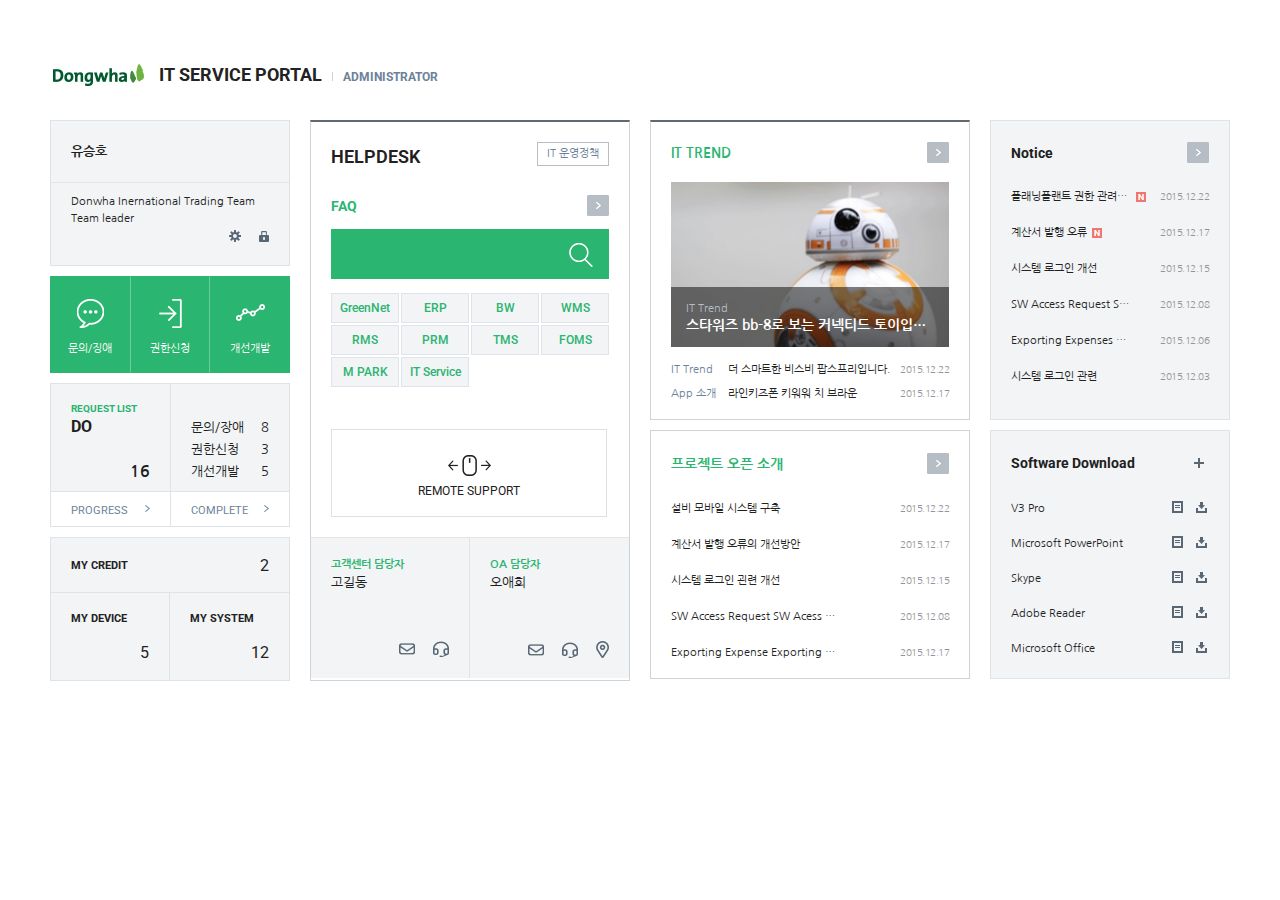
==== commit 240b1f15: "font weight 수정" ====
--- a/index.html
+++ b/index.html
@@ -68,19 +68,19 @@
                     <div class="box gray_box clearfix my_box_wrap en">
                         <div class="my_box credit">
                             <a href="#">
-                                <span>MY CREDIT</span>
+                                <span class="en">MY CREDIT</span>
                                 <span class="num">2</span>
                             </a>
                         </div>
                         <div class="my_box device">
                             <a href="#">
-                                <span>MY DEVICE</span>
+                                <span class="en">MY DEVICE</span>
                                 <span class="num">5</span>
                             </a>
                         </div>
                         <div class="my_box system">
                             <a href="#">
-                                <span>MY SYSTEM</span>
+                                <span class="en">MY SYSTEM</span>
                                 <span class="num">12</span>
                             </a>
                         </div>
--- a/css/style.css
+++ b/css/style.css
@@ -66,6 +66,7 @@
 .section1 .my_box_wrap .my_box{float: left;}
 .section1 .my_box_wrap .my_box a{display: block; font-size: 11px;padding: 20px;}
 .section1 .my_box_wrap .my_box span{display: block;}
+.section1 .my_box_wrap .my_box span.en{font-weight: bold;}
 .section1 .my_box_wrap .my_box .num{font-size: 16px;padding-top: 21px;text-align: right;}
 .section1 .my_box_wrap .my_box:hover .num{color: #2ab570;}
 .my_box_wrap .credit{width: 100%;height: 55px;border-bottom: 1px solid #e0e3e6;}
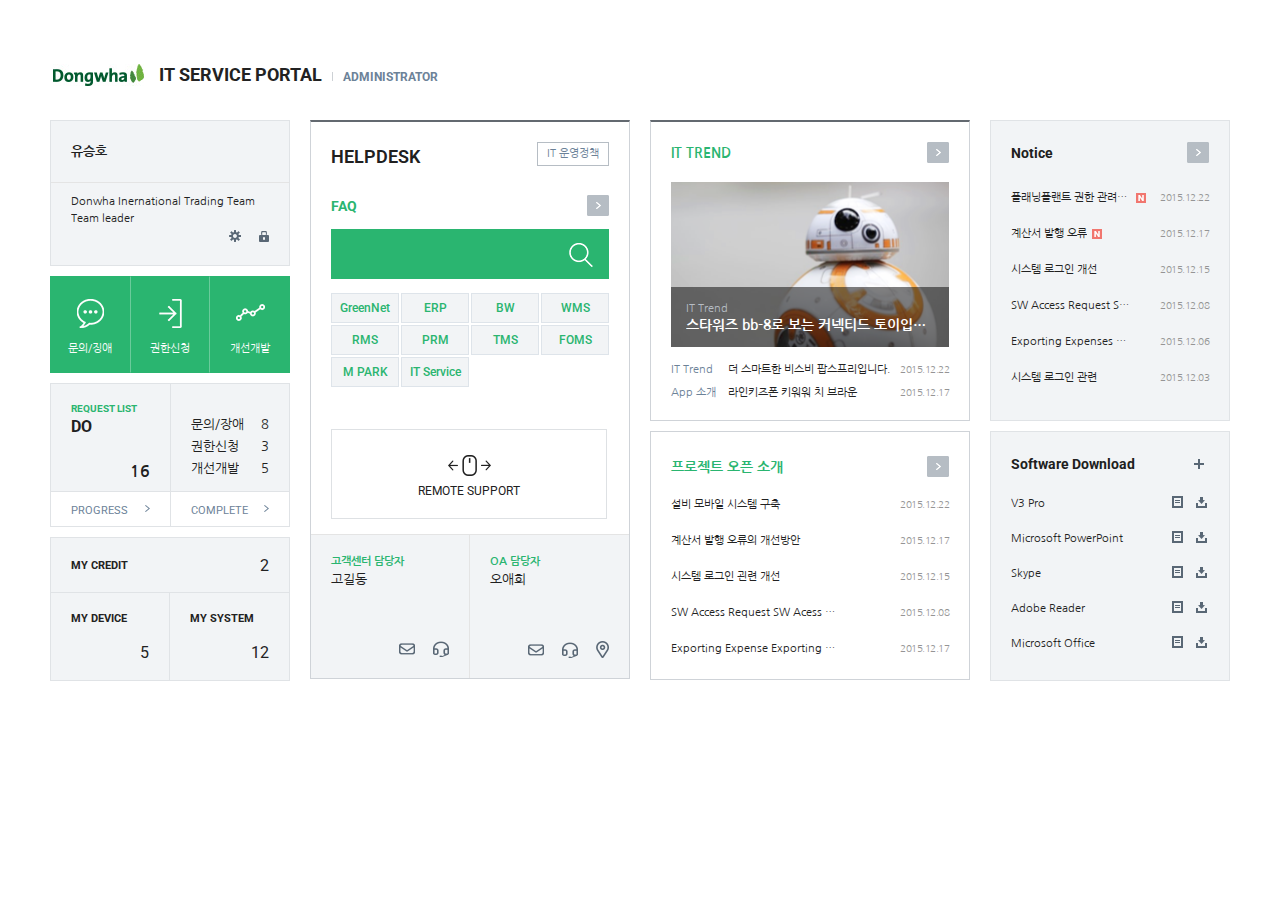
==== commit c6ec25f5: "main 사이즈 수정" ====
--- a/index.html
+++ b/index.html
@@ -154,12 +154,12 @@
                             </div>
                         </div>
                         <div class="news_list_wrap">
-                            <div class="news_list">
+                            <div class="list_area">
                                 <p class="category">IT Trend</p>
                                 <p class="content"><a href="trend_layerpop.html">더 스마트한 비스비 팝스프리입니다.</a></p>
                                 <p class="date">2015.12.22</p>
                             </div>
-                            <div class="news_list">
+                            <div class="list_area">
                                 <p class="category">App 소개</p>
                                 <p class="content"><a href="trend_layerpop.html">라인키즈폰 키워워 치 브라운</a></p>
                                 <p class="date">2015.12.17</p>
--- a/css/style.css
+++ b/css/style.css
@@ -8,8 +8,11 @@
 .en{font-family: 'Roboto',sans-serif;}
 .gray_box{background: #f2f4f6;border:1px solid #e0e3e6}
 .sub_header{display: flex;justify-content: space-between;align-items: center;}
+input[type="text"]{padding: 10px;font-size: 12px;}
 input[type="radio"],
 input[type='radio']:checked{width: 19px;height: 19px;accent-color: #6c8298;}
+textarea{padding: 10px;font-size: 12px;line-height: 1.7;}
+.btn:hover{border-color: #2ab570;}
 
 /* header */
 header{height: 60px; line-height: 34px;display: flex;}
@@ -47,28 +50,31 @@
 .request_list{display: flex;flex-wrap: wrap;}
 .request_list .list_box{width: 120px;padding: 20px;border: 1px solid #e0e3e6;}
 .request_list .col1{height: 109px;background: #f2f4f6;}
+.request_list .col1 span{display: block;text-overflow: ellipsis;overflow: hidden;white-space: nowrap;}
 .request_list .strong{font-weight: bold;font-size: 16px;}
 .request_list .strong p{font-size: 10px; color: #2ab570;}
 .request_list .strong .do_area {margin-top: 5px;cursor: pointer;}
-.request_list .strong .do_area span{display: block;}
+/* .request_list .strong .do_area span{display: block;} */
 .request_list .strong .do_area:hover span{color: #2ab570;}
 .request_list .strong .do_area span:nth-child(2){text-align: right;margin-top: 29px;}
 .request_list .list_box:nth-child(1),.request_list .list_box:nth-child(3){border-right: none;}
-.request_list .list_box:nth-child(2) .text_area{font-size: 13px;margin-top: 13px;line-height: 1.7;}
+.request_list .list_box:nth-child(2) .text_area{font-size: 13px;margin-top: 10px;line-height: 1.7;}
 .request_list .list_box:nth-child(2) .text_area div{display: flex;justify-content: space-between;}
-.request_list .list_box:nth-child(2) span{display: block;text-overflow: ellipsis;overflow: hidden;white-space: nowrap;}
+/* .request_list .list_box:nth-child(2) span{display: block;} */
 .request_list .list_box .text_area div{cursor: pointer;}
 .request_list .list_box .text_area div:hover{color: #2ab570;text-decoration: underline;}
 .request_list .col2{height: 35px;padding: 13px 20px;border-top: none;cursor: pointer;}
 .col2 p{color: #6c8298;position: relative;}
+.col2:hover p{color: #2ab570;}
 .col2 p::after{content: '';background: url(../img/right_arrow.png)no-repeat;width: 5px;height: 7px;display: inline-block;position: absolute;right: 0;}
+.col2:hover p::after{background-image: url(../img/right_arrow_hover.png);;display: inline-block;}
 
 .section1 .my_box_wrap .my_box{float: left;}
 .section1 .my_box_wrap .my_box a{display: block; font-size: 11px;padding: 20px;}
 .section1 .my_box_wrap .my_box span{display: block;}
 .section1 .my_box_wrap .my_box span.en{font-weight: bold;}
 .section1 .my_box_wrap .my_box .num{font-size: 16px;padding-top: 21px;text-align: right;}
-.section1 .my_box_wrap .my_box:hover .num{color: #2ab570;}
+.section1 .my_box_wrap .my_box:hover a span{color: #2ab570;}
 .my_box_wrap .credit{width: 100%;height: 55px;border-bottom: 1px solid #e0e3e6;}
 .section1 .my_box_wrap .credit a{display: flex;justify-content: space-between;align-items: center;}
 .section1 .my_box_wrap .credit span{display: inline-block;}
@@ -78,8 +84,8 @@
 
 /* section 2 */
 .section2{width: 321px;}
-.section2,.trend_box{border: 1px solid #cfd3d8;border-top: 2px solid #636970;}
-.section2 .section_top{padding: 20px;}
+.section2,.trend_box{border: 1px solid #cfd3d8;border-top: 2px solid #636970;margin-bottom: 3px;}
+.section2 .section_top{padding: 20px 20px 15px;}
 .help_area{display: flex; justify-content: space-between;align-items: center;margin-bottom: 29px;} 
 .help_area p{font-size: 18px;font-weight: 600; padding-top: 5px;}
 .help_area a{color: #6c8298;border: 1px solid #b6bdc4;display: inline-block;width: 70px;height: 22px;line-height: 22px;text-align: center;}
@@ -100,7 +106,7 @@
 .keywords_list li:nth-child(4),.keywords_list li:nth-child(8){margin-right: 0;}
 .keywords_list li a{width: 66px;height: 28px; display: block;color: #2ab570;text-align: center;line-height: 28px;font-weight: 500;border: 1px solid #dee4ea;background: #f2f4f6;font-size: 12px;text-overflow: ellipsis;overflow: hidden;white-space: nowrap;}
 
-.reomte_box{width: 276px;height: 88px;border: 1px solid #dee1e4;line-height: 31px;text-align: center;}
+.reomte_box{width: 276px;height: 90px;border: 1px solid #dee1e4;line-height: 31px;text-align: center;}
 .mouse_area{display: flex;align-items: center;justify-content: center;padding-top: 25px;}
 .mouse_area span{display: block;}
 .mouse_left{background: url(../img/mouse_left.png)no-repeat;width: 10px;height: 11px;}
@@ -114,7 +120,7 @@
 .section_bottom .manager_box .name{padding-top: 3px;font-size: 13px;}
 .section_bottom .manager_box:nth-child(1){border-right: 1px solid #e4e4e4;}
 .manager{color: #2ab570;font-weight: 600;}
-.icon_area{padding-top: 49px;display: flex;justify-content: flex-end;align-items: center}
+.icon_area{padding-top: 52px;display: flex;justify-content: flex-end;align-items: center}
 .icon_area p{margin-left: 18px;cursor: pointer;}
 .icon_area .msg{background: url(../img/msg.png) no-repeat;display: inline-block;width: 16px;height: 12px;}
 .icon_area .msg:hover{background: url(../img/msg_hover.png)no-repeat;}
@@ -126,7 +132,7 @@
 /* section 3 */
 .section3 .box{padding: 20px;}
 .project_box{border: 1px solid #cfd3d8;}
-.section3 .sub_header{margin-bottom: 19px;}
+.section3 .sub_header{margin: 0px 0 19px;}
 .trend_box .img_wrap{width: 278px; height: 165px;position: relative;overflow: hidden;margin-bottom: 17px;cursor: pointer;}
 .trend_box .img_wrap:hover .img_content .txt{color: #2ab570;text-decoration: underline;}
 .trend_box .img_wrap>div{position: absolute;}
@@ -135,39 +141,44 @@
 .trend_box .img_wrap .img_content .img_category{color: #b6bdc4;}
 .trend_box .img_wrap .img_content .txt{font-size: 14px;font-weight: 600; color: #fff;text-overflow: ellipsis;overflow: hidden;white-space: nowrap;}
 
-.trend_box .news_list{display: flex;justify-content: space-between;line-height: 1;}
-.trend_box .news_list:first-child{margin-bottom: 13px;}
-.trend_box .news_list .category{width: 50px; color: #6c8298;}
-.trend_box .news_list .content{width: 165px;}
+.trend_box .list_area{display: flex;justify-content: space-between;line-height: 1;}
+.trend_box .list_area:first-child{margin-bottom: 7px;}
+.trend_box .list_area:nth-child(2){padding-bottom: 2px;}
+.trend_box .list_area .category{width: 50px; color: #6c8298;}
+.trend_box .list_area .content{width: 165px;}
 .content{text-overflow: ellipsis;overflow: hidden;white-space: nowrap;display: block;}
 .content:hover {color: #2ab570;text-decoration: underline;}
 .content:hover a{color: #2ab570;text-decoration: underline;}
 .date{font-size: 10px;color: #949494;letter-spacing: -.5px;display: block;}
 
-.project_box .sub_header{margin: 2px 0 29px;}
+.project_box .sub_header{margin: 4px 0 22px;}
+.list_area{padding-bottom: 5px;}
 .list_area li{margin-bottom: 25px;}
 .list_area li:last-child{margin-bottom: 0px;}
 .list_area li a{display: flex;justify-content: space-between;}
 .project_box .list_area li a .content{width: 165px;}
 
 /* section 4 */
-.section4 .box{padding: 20px;}
-.section4 .sub_header{margin-bottom: 19px; margin: 1px 0 28px;}
+.section4 .box{padding: 20px 20px 19px;}
+.section4 .sub_header{margin-bottom: 19px; margin: 1px 0 29px;}
 .section4 .download_box li a{display: flex;justify-content: space-between; align-items: center;}
 
 /* notice_list */
 .content_wrap{display: flex;position: relative;}
 .notice_list li .content{max-width: 120px;margin-right: 5px;}
 .notice_box .notice_list li:last-child{margin-bottom: 17px;}
+.section4 .notice_list {padding-bottom: 1px;}
+.section4 .notice_list li {margin-bottom: 25px;}
 
 /* download_box */
 .section4 .download_box{padding: 20px 5px 20px 20px;}
-.download_box .sub_header{padding-right: 20px;}
+.download_box .sub_header{padding-right: 20px;margin-bottom: 22px;}
 .download_box .sub_header .more{background: url(../img/more_plus.png)no-repeat right;}
+.download_box .sub_header .more:hover{background-image: url(../img/more_plus_hover.png);}
 .download_list::-webkit-scrollbar{width: 3px;background: transparent;padding-right: 5px;border-radius: 10px;}
 .download_list::-webkit-scrollbar-thumb {background-color: #c4ccd4;border-radius: 10px;}
 .download_list::-webkit-scrollbar-track {background-color: grey;border-radius: 10px;box-shadow: inset 0px 0px 5px white;}
-.download_box .download_list{padding-right: 2px;height: 157px;overflow: auto;}
+.download_box .download_list{padding-right: 2px;height: 164px;overflow: auto;}
 .download_box .download_list li:last-child{margin-bottom: 2px;}
 .download_box .download_list li{margin-bottom: 21px;}
 .download_box .download_list li .content{width: 150px;}
@@ -183,13 +194,14 @@
 .inner940{font-size: 12px;max-width: 940px;margin: 0 auto;}
 .inner940 section{margin: 11px 0 30px;}
 .header_wrap{border-bottom: 1px solid #e9e9e9;}
-.header{height: 65px;width: 940px;margin: 0 auto; font-size: 12px;display: flex;justify-content: space-between;line-height: 76px;}
-.header_left>a{display: flex;padding-top: 2px;}
-.header h1{margin:0 15px 0 0;line-height: 68px;}
+.header{height: 65px;width: 940px;margin: 0 auto; font-size: 12px;display: flex;justify-content: space-between;line-height: 63px;}
+.header_left>a{display: flex;padding-top: 2px;line-height: 47px;}
+.header h1{margin:0 15px 0 0;line-height: 3px;padding: 26px 0 15px;}
 .header h1 a{display: inline-block; height: 100%;}
-.header .main_tit{font-size: 15px;font-weight: 600;}
-.header .main{cursor: pointer;padding-top: 5px;}
+.header .main_tit{font-size: 15px;font-weight: 600;padding: 16px 0 2px;}
+.header .main{cursor: pointer;padding-top: 5px;padding: 13px 0 9px;}
 .header .main::before{content: '';background: url(../img/home.png) no-repeat;width: 12px;height: 11px;display: inline-block;margin-right: 7px;}
+.header .main:hover::before{background-image: url(../img/home.jpg);}
 .header .main::after{content: '';background: url(../img/faq_right.png)no-repeat;display: inline-block;width: 5px;height: 7px;margin-left: 7px;}
 
 /* nav */
@@ -198,10 +210,13 @@
 .faq_search_wrap .search_box{text-align: center;margin-bottom: 0;position: relative;}
 .faq_search_wrap .search_box input{width: 420px;padding: 0 10px 0 20px ;}
 .faq_search_wrap .search_box::after{top: 41%;right: 16px;}
-.faq_search_wrap .keywords_wrap {position: relative;right: 37%;top: 98px;}
-.faq_search_wrap .keywords_wrap li{line-height: 1;margin-left: 15px;}
-.faq_search_wrap .keywords_wrap li a{color: #6c8298;}
-.faq_search_wrap .keywords_wrap li a:hover{text-decoration: underline;}
+.faq_search_wrap .keywords_wrap {position: absolute;right: 20%;top: 98px;}
+.faq_search_wrap .keywords_wrap li{line-height: 1;margin-left: 17px;}
+.faq_search_wrap .keywords_wrap li:first-of-type{margin-left: 0px;}
+.faq_search_wrap .keywords_wrap li a{color: #6c8298;position: relative;}
+.faq_search_wrap .keywords_wrap li a:after{content: '';width: 45px;height: 1px;background: #b7c0ca;position: absolute;top: 15px;left: 0;}
+.faq_search_wrap .keywords_wrap li:nth-child(3) a:after{width: 50px;}
+.faq_search_wrap .keywords_wrap li:nth-child(4) a:after{width: 55px;}
 
 /* tabs */
 .tabs{display: flex;margin-top: 10px;border-bottom: 1px solid #2ab570}
@@ -213,13 +228,13 @@
 /* .tabs li.active {color: #fff;} */
 
 .tab_list{display: flex;flex-wrap: wrap;padding: 14px 10px 11px 20px; border-bottom: 1px solid #2ab570;}
-.tab_list li{width: 182px;line-height: 2.6 ;}
+.tab_list li{width: 182px;line-height: 2.65;}
 .tab_list li a{color: #70859a;font-weight: 600;padding-left: 15px;}
 .tab_list li:nth-child(1) a,.tab_list li:nth-child(6) a{padding-left: 0;}
 .tab_list li a:hover span{color: #2ab570;}
 
 /* tbl_list */
-.tbl_list_area{margin-top: 20px;}
+.tbl_list_area{margin-top: 18px;}
 .tbl_list_area .article_list li{border-bottom: 1px solid #e9e9e9;}
 .article_list li {display: flex;padding: 14px 20px;}
 .categorize{width: 24%; color: #70859a;text-overflow: ellipsis;overflow: hidden;white-space: nowrap;}
@@ -228,28 +243,27 @@
 
 /* pagination */
 .pagination{display: flex;margin-top: 28px;justify-content: center;line-height: 28px;text-align: center; }
-.pagination .btn{width: 34px;height: 33px;border: 1px solid #d6dbe0;cursor: pointer;}
+.pagination .btn{width: 35px;height: 33px;border: 1px solid #d6dbe0;cursor: pointer;margin-left: -1px;}
 .pagination .page_list .btn:hover{background: #899aac; color: #fff;border-color: #899aac;}
-.pagination .prev_area{display: flex;}
-.btn_first{background: url(../img/go_to_first.png)no-repeat;width: 11px;height: 10px;display: block;background-position: center;}
+.pagination .prev_area,.pagination .next_area{display: flex;}
+.pagination .btn_first{background: url(../img/go_to_first.png)no-repeat;display: block;background-position: center;margin-left: 1px;}
 .btn_first:hover{background: url(../img/go_to_first_hover.png)no-repeat;background-position: center;border-color: #899aac;background-color: #899aac;}
 .btn_prev{background: url(../img/prev_btn.png)no-repeat;width: 6px;height: 10px;display: block;background-position: center;}
 .btn_prev:hover{background: url(../img/prev_btn_hover.png)no-repeat;background-position: center;border-color: #899aac;background-color: #899aac;}
-.btn_next{background: url(../img/next_btn.png)no-repeat;width: 6px;height: 10px;display: block;background-position: center;}
+.pagination .btn_next{background: url(../img/next_btn.png)no-repeat;display: block;background-position: center;margin-left: 0;}
 .btn_next:hover{background: url(../img/next_btn_hover.png)no-repeat;background-position: center;border-color: #899aac;background-color: #899aac;}
 .btn_last{background: url(../img/go_to_end.png)no-repeat;width: 11px;height: 10px;display: block;background-position: center;}
 .btn_last:hover{background: url(../img/go_to_end_hover.png)no-repeat;background-color: #899aac;background-position: center;border-color: #899aac;}
 .pagination .page_list{display: flex;margin: 0 9px;}
-.pagination .next_area{display: flex;}
 
 /* FAQ style */
 .faq .tabs{margin-top: 11px;}
 .contents_wrap{margin-top: 5px;}
-.title_wrap{height: 132px;margin-top: 5px;}
+.title_wrap{margin-top: 5px;}
 .title_area{display: flex;justify-content: space-between;;border-bottom: 1px solid #eff0f0;padding: 20px 20px 13px;align-items: center;}
 .title_area .title {line-height: 1.8;}
 .title_area .title .categorize{width: auto;}
-.title_area .title p{font-size: 18px;font-weight: 600;text-overflow: ellipsis;overflow: hidden;white-space: nowrap;width: 850px;}
+.title_area .title p{font-size: 18px;font-weight: 600;width: 850px;}
 .title_area .ham2{border: 1px solid #b6bdc4; padding: 15px 19px; background-position: center;cursor: pointer;margin-top: 24px;}
 .title_area .ham2:hover{border-color: #2ab570;}
 .info_area{padding: 10px 20px 16px;display: flex;justify-content: space-between;}
@@ -258,7 +272,9 @@
 .info_area .info_right span:after{content: '|'; display: inline-block;margin: 0 10px;color: #dfdfdf;}
 .info_area .info_right span:last-child::after{content: '';}
 .info_left .url{font-size: 11px;color: #70859a;}
+.info_left:hover .url{text-decoration: underline;}
 .info_left .copy{width: 40px;height: 22px;background: #899aac;color: #fff;display: inline-block;text-align: center;line-height: 20px;cursor: pointer;}
+.info_left:hover .copy{background: #b6bdc4;}
 
 .contents_area{height: 568px;background: url(../img/faq_content.png)no-repeat;margin: 22px 20px 10px;background-position: left 10%;}
 
@@ -277,14 +293,17 @@
 .it_search_wrap{height: 50px; padding: 10px 20px;align-items: center;border-bottom: 1px solid #d3d9e0;}
 .it_search_wrap .radio_btn_wrap{display: flex;align-items: center;line-height: 28px;}
 .radio_btn_wrap .radio_btn{margin-right: 20px;}
-.radio_btn_wrap .radio_btn label{vertical-align: middle;}
+.radio_btn_wrap .radio_btn input{display: none;}
+.radio_btn_wrap label::before{background: url(../img/radio.png)no-repeat;content: '';display: inline-block;width: 18px;height: 18px;vertical-align: middle;padding-right: 5px;}
+.radio_btn_wrap .radio_btn input:checked + label::before{background-image: url(../img/radio_click.png);}
+.radio_btn_wrap .radio_btn label{vertical-align: middle;cursor: pointer;}
 
 .it_search{position: relative;}
 .it_search input{width: 259px; height: 29px;border: 1px solid #b6bdc4;}
 .it_search::after{content: '';display: block;background: url(../img/trend_search.png) no-repeat;width: 16px;height: 16px;position: absolute;top: 7px;right: 12px;cursor: pointer;} 
 .trend_contents_wrap .trend_list_wrap li {border-bottom: 1px solid #e9e9e9;}
 .trend_contents_wrap .trend_list_wrap li:hover{background: #eee;}
-.trend_list_wrap li a{display: flex;padding: 30px 20px;}
+.trend_list_wrap li a{display: flex;padding: 29px 20px;}
 .trend_list_wrap li a .img_area{width: 200px;height: 140px;overflow: hidden;margin-right: 27px;}
 .trend_list_wrap li a .img_area .img{width: 294px;height: 194px;}
 .trend_list_wrap li:nth-child(1) a .img_area .img{background: url(../img/trend_listimg1.png)no-repeat top -33px left -45px;}
@@ -293,15 +312,17 @@
 .trend_list_wrap li:nth-child(4) a .img_area .img{background: url(../img/trend_listimg4.png)no-repeat top -89px left -68px;}
 .trend_list_wrap li:nth-child(5) a .img_area .img{background: url(../img/trend_listimg5.png)no-repeat top -4px left -41px;}
 
+.it_trend_wrap .text_top{line-height: 1.55;margin-top: -5px;}
+.it_trend_wrap .trend_tit{text-overflow: ellipsis;overflow: hidden;white-space: nowrap;}
 .text_wrap{line-height: 1.8;}
 .text_wrap .categorize{width: 600px;}
 .trend_tit_wrap{display: flex;align-items: center;}
-.trend_tit{font-size: 18px;font-weight: 600;max-width: 600px;text-overflow: ellipsis;overflow: hidden;white-space: nowrap;}
+.trend_tit{font-size: 18px;font-weight: 600;max-width: 600px;}
 .text_wrap  .sub_num{font-size: 12px;font-weight: 600;color: #2ab570;}
-.trend_tit_info{color: #949494;}
+.trend_tit_info{color: #949494; line-height: 1.7;}
 .trend_tit_info span::after{content: '|';margin: 0 10px;}
 
-.text_bottom{margin-top: 15px;width: 650px;}
+.text_bottom{margin-top: 7px;width: 650px;}
 .text_bottom p{text-overflow: ellipsis;overflow: hidden;display: -webkit-box;-webkit-line-clamp: 2;-webkit-box-orient: vertical;word-break: break-word;}
 .text_bottom p:last-child{margin-top: 9px;}
 
@@ -333,10 +354,16 @@
 
 .trends_contents_wrap .contents_bottom{margin-top: 25px;display: flex;justify-content: space-between;border-bottom: 1px solid #d3d9e0;padding-bottom: 10px;}
 .trends_contents_wrap .contents_bottom .btn{height: 30px; line-height: 30px;text-align: center;display: inline-block;cursor: pointer;}
-.contents_bottom .left_btn span{width: 65px;border: 1px solid #dadee1;}
+.contents_bottom .left_btn{display: flex;}
+.contents_bottom .left_btn .checkbox_wrap{width: 65px;height: 30px; border: 1px solid #dadee1;text-align: center;}
+.contents_bottom .left_btn .checkbox_wrap:hover{border-color: #2ab570;}
 .contents_bottom .left_btn .comments{margin-right: 5px;}
 .contents_bottom .left_btn .comments::before{content: '';background: url(../img/comment_icon.png)no-repeat;width: 16px;height: 13px;display: inline-block;vertical-align: middle;margin-right: 5px;}
-.contents_bottom .left_btn .like::before{content: '';background: url(../img/heart.png)no-repeat;width: 15px;height: 12px;display: inline-block;margin-right: 5px;vertical-align: middle;}
+.contents_bottom .left_btn input[type="checkbox"]{display: none;width: 15px;height: 12px;width: 65px;border: 1px solid #dadee1;height: 30px;text-align: center;}
+.contents_bottom .left_btn label{line-height: 25px;display: block;cursor: pointer;}
+.contents_bottom .left_btn label::before{content: '';background: url(../img/heart_gray.png)no-repeat;width: 15px;height: 12px;display: inline-block;margin-right: 5px;vertical-align: middle;}
+.contents_bottom .left_btn input:checked + label::before{content: '';background: url(../img/heart.png)no-repeat;display: inline-block;}
+
 .contents_bottom .right_btn{display: flex;position: relative;}
 .contents_bottom .right_btn .btn{width: 40px;border: 1px solid #b6bdc4;margin-left: 5px;cursor: pointer;}
 .contents_bottom .right_btn .btn:hover{border-color: #2ab570;color: #2ab570;}
@@ -366,8 +393,8 @@
 .comment .comment_bottom p{margin-top: 5px;}
 
 .writing_area{background: #f2f4f6;border-bottom: 1px solid #636970;padding: 26px 20px;display: flex;align-items: center;}
-.writing_area textarea{width: 757px;height: 74px;border: 1px solid #c9c9c9;}
-.writing_area .name{margin-top: 0;padding-right: 18px;}
+.writing_area textarea{width: 757px;height: 58px;border: 1px solid #c9c9c9;border-right: none;}
+.writing_area .name{margin-top: 0;padding-right: 18px;width:53px;}
 .writing_area .save_btn{width: 85px;height: 80px;background: #899aac;color: #fff;font-weight: 600;text-align: center;line-height: 80px;cursor: pointer;}
 
 .trend_btn2{justify-content: flex-end;padding-top: 13px;margin: 0 20px 30px 0;}
@@ -381,7 +408,7 @@
 .category_box .select_box{width: 200px;height: 30px; color: #6c8298;border-color: #b6bdc4;font-size: 12px;font-weight: 600;cursor: pointer;padding: 0;}
 .category_box .select_box.greennet{margin-right: 3px;}
 
-.category_box .lang_area{margin-left: -20px;}
+.category_box .lang_area{margin-left: -20px;display: flex;}
 .category_box .lang_area .ko{margin-right: 32px;}
 
 .category_box .category{width: 180px;height: 30px;border: 1px solid #b6bdc4;color: #6c8298;font-size: 12px;padding: 0 5px;}
@@ -399,9 +426,11 @@
 .upload_file_area .folder_btn{background: url(../img/folder.png)no-repeat center;display: inline-block;width: 40px;height: 30px;border: 1px solid #b6bdc4;cursor: pointer;}
 .contents_bottom .upload_file_area input{width: 339px;height: 30px;}
 .upload_file_area .folder_btn:hover{background: url(../img/folder_hover.png)no-repeat center;border-color: #2ab570;}
-.checkbox_area input[type="checkbox"]{width: 18px;height: 18px;cursor: pointer;vertical-align: middle;}
-.checkbox_area input[type="checkbox"]:checked{accent-color: #6c8298;}
-.checkbox_area label{margin-right: 20px;}
+.checkbox_area{display: flex;}
+.checkbox_area input[type="checkbox"]{width: 18px;height: 18px;cursor: pointer;vertical-align: middle;display: none;}
+.checkbox_area label{margin-right: 20px;cursor: pointer;}
+.checkbox_area label:before{background: url(../img/checkbox.png)no-repeat;content: '';width: 18px;height: 18px;display: inline-block;vertical-align: middle;padding-right: 5px;}
+.checkbox_area input:checked + label::before{background: url(../img/checkbox_check.png) no-repeat;}
 
 .btn_wrap{margin: 20px;text-align: center;}
 .btn_wrap .btn{display: inline-block;text-align: center;width: 100px;height: 40px;color: #fff;text-align: center;line-height: 40px;cursor: pointer;}
@@ -425,7 +454,8 @@
 
 .edit_btn_wrap{text-align: right;}
 .edit_btn_wrap .btn{width: 40px;height: 32px;border: 1px solid #b6bdc4;display: inline-block;cursor: pointer;}
+.edit_btn_wrap .btn:hover{border-color: #2ab570;}
 .edit_btn_wrap .edit{background: url(../img/edit_icon.png) no-repeat;background-position: center; display: inline-block;margin-right: 3px;}
-.edit_btn_wrap .edit:hover{background: url(../img/edit_icon_hover.png)no-repeat center;border-color: #2ab570;}
+.edit_btn_wrap .edit:hover{background: url(../img/edit_icon_hover.png)no-repeat center;}
 .edit_btn_wrap .close{background: url(../img/close_icon.png)no-repeat;display: inline-block;background-position: center;}
-.edit_btn_wrap .close:hover{background: url(../img/close_icon_hover.png)no-repeat center;border-color: #2ab570;}+.edit_btn_wrap .close:hover{background: url(../img/close_icon_hover.png)no-repeat center;}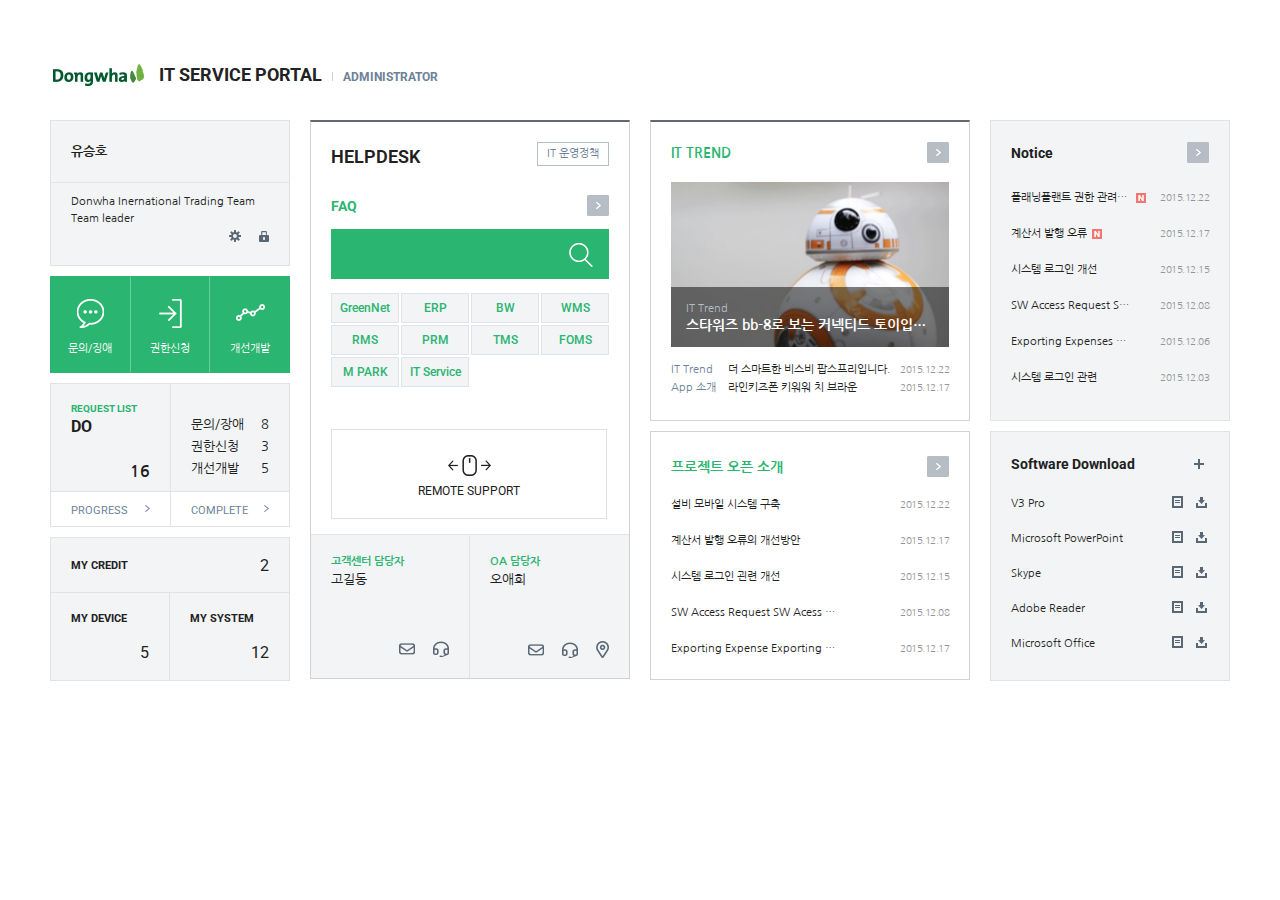
==== commit 43263e0e: "main list 수정" ====
--- a/index.html
+++ b/index.html
@@ -153,18 +153,22 @@
                                 <p class="txt">스타워즈 bb-8로 보는 커넥티드 토이입니다.</p>
                             </div>
                         </div>
-                        <div class="news_list_wrap">
-                            <div class="list_area">
-                                <p class="category">IT Trend</p>
-                                <p class="content"><a href="trend_layerpop.html">더 스마트한 비스비 팝스프리입니다.</a></p>
-                                <p class="date">2015.12.22</p>
-                            </div>
-                            <div class="list_area">
-                                <p class="category">App 소개</p>
-                                <p class="content"><a href="trend_layerpop.html">라인키즈폰 키워워 치 브라운</a></p>
-                                <p class="date">2015.12.17</p>
-                            </div>
-                        </div>
+                        <ul class="list_area">
+                            <li>
+                                <a href="trend_layerpop.html">
+                                    <span class="category">IT Trend</span>
+                                    <span class="content">더 스마트한 비스비 팝스프리입니다.</span>
+                                    <span class="date">2015.12.22</span>
+                                </a>
+                            </li>
+                            <li>
+                                <a href="trend_layerpop.html">
+                                    <span class="category">App 소개</span>
+                                    <span class="content">라인키즈폰 키워워 치 브라운</span>
+                                    <span class="date">2015.12.17</span>
+                                </a>
+                            </li>
+                        </ul>
                     </div>
                     <div class="project_box box">
                         <div class="sub_header">
--- a/css/style.css
+++ b/css/style.css
@@ -37,7 +37,9 @@
 .info .settings_wrap{text-align: right; margin-top: 3px;}
 .info .settings_wrap span{cursor: pointer;}
 .info .settings{background: url(../img/settings.png)no-repeat;display: inline-block;width: 12px;height: 12px;}
+.info .settings:hover{background: url(../img/settings_hover.png)no-repeat;}
 .info .security{background: url(../img/security.png)no-repeat;display: inline-block;width: 10px;height: 11px;margin-left: 15px;}
+.info .security:hover{background: url(../img/security_hover.png)no-repeat;}
 
 .inquiry_box{display: flex;}
 .inquiry_box a{color: #fdfdfd;display: inline-block;width: 79px;height: 95px;background: #2ab570;text-align: center;border: 1px solid transparent;}
@@ -141,14 +143,13 @@
 .trend_box .img_wrap .img_content .img_category{color: #b6bdc4;}
 .trend_box .img_wrap .img_content .txt{font-size: 14px;font-weight: 600; color: #fff;text-overflow: ellipsis;overflow: hidden;white-space: nowrap;}
 
-.trend_box .list_area{display: flex;justify-content: space-between;line-height: 1;}
-.trend_box .list_area:first-child{margin-bottom: 7px;}
-.trend_box .list_area:nth-child(2){padding-bottom: 2px;}
+.trend_box .list_area a{display: flex;justify-content: space-between;line-height: 1;}
+.trend_box .list_area li:first-child{margin-bottom: 7px;}
+.trend_box .list_area li:nth-child(2){padding-bottom: 2px;}
 .trend_box .list_area .category{width: 50px; color: #6c8298;}
 .trend_box .list_area .content{width: 165px;}
 .content{text-overflow: ellipsis;overflow: hidden;white-space: nowrap;display: block;}
-.content:hover {color: #2ab570;text-decoration: underline;}
-.content:hover a{color: #2ab570;text-decoration: underline;}
+.list_area li:hover .content{color: #2ab570;text-decoration: underline;}
 .date{font-size: 10px;color: #949494;letter-spacing: -.5px;display: block;}
 
 .project_box .sub_header{margin: 4px 0 22px;}
@@ -200,9 +201,11 @@
 .header h1 a{display: inline-block; height: 100%;}
 .header .main_tit{font-size: 15px;font-weight: 600;padding: 16px 0 2px;}
 .header .main{cursor: pointer;padding-top: 5px;padding: 13px 0 9px;}
+.header .main:hover{color: #2ab570;}
 .header .main::before{content: '';background: url(../img/home.png) no-repeat;width: 12px;height: 11px;display: inline-block;margin-right: 7px;}
 .header .main:hover::before{background-image: url(../img/home.jpg);}
 .header .main::after{content: '';background: url(../img/faq_right.png)no-repeat;display: inline-block;width: 5px;height: 7px;margin-left: 7px;}
+.header .main:hover::after{background: url(../img/right_arrow_hover.png) no-repeat;}
 
 /* nav */
 .faq_search_wrap{height: 120px; line-height: 120px;}
@@ -266,11 +269,11 @@
 .title_area .title p{font-size: 18px;font-weight: 600;width: 850px;}
 .title_area .ham2{border: 1px solid #b6bdc4; padding: 15px 19px; background-position: center;cursor: pointer;margin-top: 24px;}
 .title_area .ham2:hover{border-color: #2ab570;}
-.info_area{padding: 10px 20px 16px;display: flex;justify-content: space-between;}
-.faq .info_area{padding: 12px 20px 15px;align-items: center;}
-.info_area .info_right span{color: #949494; font-size: 11px;}
-.info_area .info_right span:after{content: '|'; display: inline-block;margin: 0 10px;color: #dfdfdf;}
-.info_area .info_right span:last-child::after{content: '';}
+.info_area_wrap{padding: 10px 20px 16px;display: flex;justify-content: space-between;}
+.faq .info_area_wrap{padding: 12px 20px 15px;align-items: center;}
+.info_area span{color: #949494; font-size: 11px;}
+.info_area span:after{content: '|'; display: inline-block;margin: 0 10px;color: #dfdfdf;}
+.info_area span:last-child::after{content:'';display: none;}
 .info_left .url{font-size: 11px;color: #70859a;}
 .info_left:hover .url{text-decoration: underline;}
 .info_left .copy{width: 40px;height: 22px;background: #899aac;color: #fff;display: inline-block;text-align: center;line-height: 20px;cursor: pointer;}
@@ -319,8 +322,7 @@
 .trend_tit_wrap{display: flex;align-items: center;}
 .trend_tit{font-size: 18px;font-weight: 600;max-width: 600px;}
 .text_wrap  .sub_num{font-size: 12px;font-weight: 600;color: #2ab570;}
-.trend_tit_info{color: #949494; line-height: 1.7;}
-.trend_tit_info span::after{content: '|';margin: 0 10px;}
+.info_area span::after{content: '|';margin: 0 10px;}
 
 .text_bottom{margin-top: 7px;width: 650px;}
 .text_bottom p{text-overflow: ellipsis;overflow: hidden;display: -webkit-box;-webkit-line-clamp: 2;-webkit-box-orient: vertical;word-break: break-word;}
@@ -344,25 +346,26 @@
 .ham{background: url(../img/ham_btn.png)no-repeat center;width: 40px; height: 30px;}
 .ham:hover{background: url(../img/ham_hover.png)no-repeat center;}
 
-.trend_title_wrap .info_area{display: inline-block;}
+.trend_title_wrap .info_area{display: inline-block;padding: 10px 20px;}
 .trend_title_wrap .info_area span:after{margin: 0 5px;letter-spacing: -.3px;}
+.trend_title_wrap .info_area span:last-child:after{display: none;}
 
 .trends_contents_wrap{margin-top: 10px; padding: 20px 20px 10px;}
 .trends_contents_wrap img{width: 641px;height: 424px;}
 .trends_contents_wrap p{margin-top: 25px; line-height: 1.7;}
 .trends_contents_wrap .trend_tit_info{display: inline-block;}
 
-.trends_contents_wrap .contents_bottom{margin-top: 25px;display: flex;justify-content: space-between;border-bottom: 1px solid #d3d9e0;padding-bottom: 10px;}
+.trends_contents_wrap .contents_bottom{margin-top: 2opx;display: flex;justify-content: space-between;border-bottom: 1px solid #d3d9e0;padding-bottom: 10px;}
 .trends_contents_wrap .contents_bottom .btn{height: 30px; line-height: 30px;text-align: center;display: inline-block;cursor: pointer;}
 .contents_bottom .left_btn{display: flex;}
-.contents_bottom .left_btn .checkbox_wrap{width: 65px;height: 30px; border: 1px solid #dadee1;text-align: center;}
+.contents_bottom .left_btn .checkbox_wrap{width: 65px;height: 30px; border: 1px solid #dadee1;text-align: center;margin-right: 5px;}
 .contents_bottom .left_btn .checkbox_wrap:hover{border-color: #2ab570;}
 .contents_bottom .left_btn .comments{margin-right: 5px;}
 .contents_bottom .left_btn .comments::before{content: '';background: url(../img/comment_icon.png)no-repeat;width: 16px;height: 13px;display: inline-block;vertical-align: middle;margin-right: 5px;}
 .contents_bottom .left_btn input[type="checkbox"]{display: none;width: 15px;height: 12px;width: 65px;border: 1px solid #dadee1;height: 30px;text-align: center;}
-.contents_bottom .left_btn label{line-height: 25px;display: block;cursor: pointer;}
-.contents_bottom .left_btn label::before{content: '';background: url(../img/heart_gray.png)no-repeat;width: 15px;height: 12px;display: inline-block;margin-right: 5px;vertical-align: middle;}
-.contents_bottom .left_btn input:checked + label::before{content: '';background: url(../img/heart.png)no-repeat;display: inline-block;}
+.contents_bottom .left_btn label{line-height: 28px;display: block;cursor: pointer;}
+.contents_bottom .left_btn label.like::before{content: '';background: url(../img/heart_gray.png)no-repeat;width: 15px;height: 12px;display: inline-block;margin-right: 5px;vertical-align: middle;}
+.contents_bottom .left_btn input:checked + label.like::before{content: '';background: url(../img/heart.png)no-repeat;display: inline-block;}
 
 .contents_bottom .right_btn{display: flex;position: relative;}
 .contents_bottom .right_btn .btn{width: 40px;border: 1px solid #b6bdc4;margin-left: 5px;cursor: pointer;}
@@ -390,12 +393,14 @@
 .comment .comment_top span{margin-right: 5px;}
 .comment .comment_top span.date{margin-right: 15px;letter-spacing: -.1px;font-size: 12px;}
 .comment .comment_top span.comment_cancel{background: url(../img/close.png)no-repeat;width: 12px;height: 12px;margin-top: 1px;cursor:pointer;}
+.comment .comment_top span.comment_cancel:hover{background: url(../img/close_hover.png)no-repeat;}
 .comment .comment_bottom p{margin-top: 5px;}
 
 .writing_area{background: #f2f4f6;border-bottom: 1px solid #636970;padding: 26px 20px;display: flex;align-items: center;}
 .writing_area textarea{width: 757px;height: 58px;border: 1px solid #c9c9c9;border-right: none;}
 .writing_area .name{margin-top: 0;padding-right: 18px;width:53px;}
 .writing_area .save_btn{width: 85px;height: 80px;background: #899aac;color: #fff;font-weight: 600;text-align: center;line-height: 80px;cursor: pointer;}
+.writing_area .save_btn:hover{background: #2ab570;}
 
 .trend_btn2{justify-content: flex-end;padding-top: 13px;margin: 0 20px 30px 0;}
 .trend_btn2 .ham{margin-top: 0;}
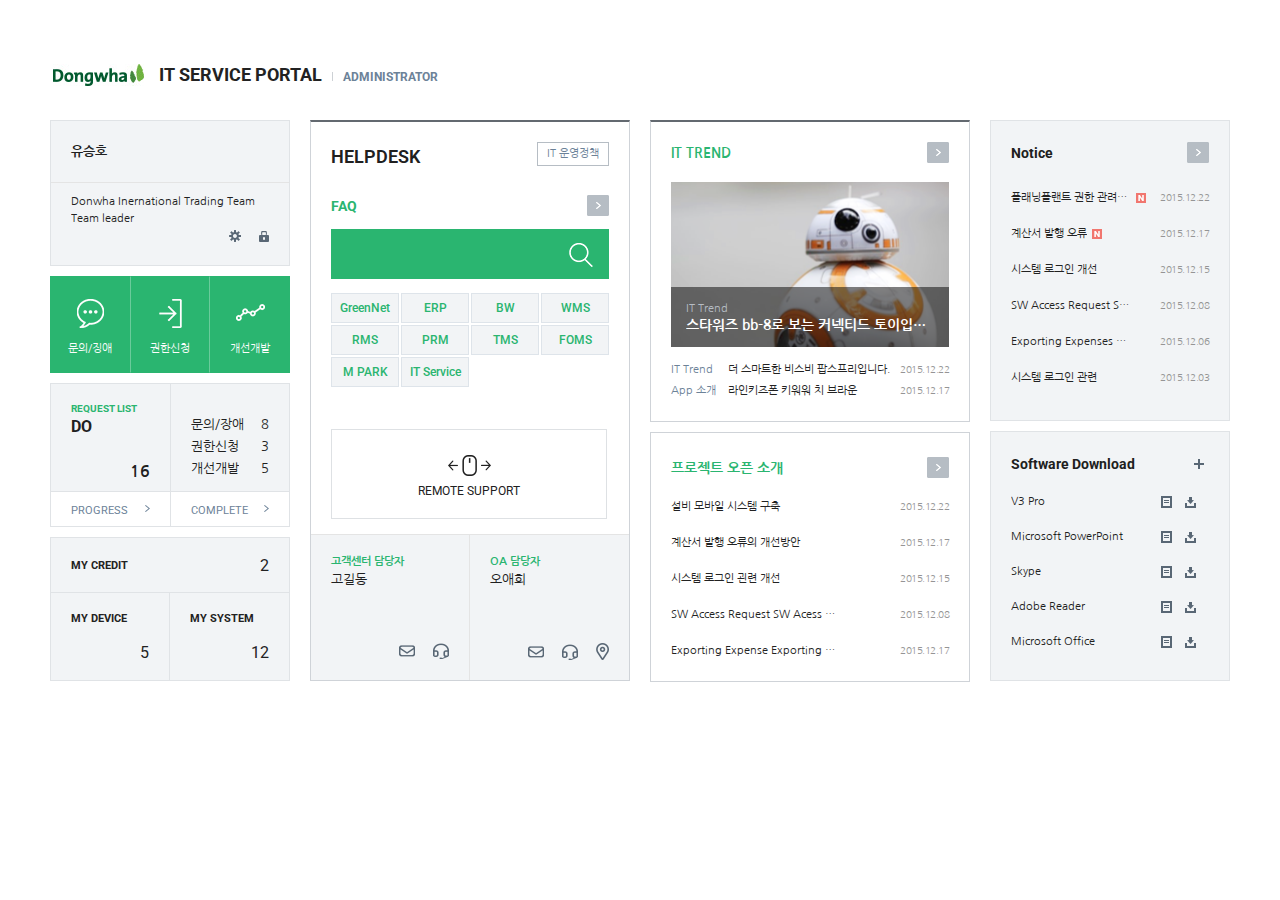
==== commit e85cf7be: "사이즈 수정" ====
--- a/index.html
+++ b/index.html
@@ -268,67 +268,53 @@
                         </div>
                         <ul class="download_list list_area">
                             <li>
-                                <a href="#">
-                                    <span class="content">V3 Pro</span>
-                                    <div class="icon_wrap">
-                                        <span class="preview"></span>
-                                        <span class="download"></span>
-                                    </div>
-                                </a> 
-                            </li>
-                            <li>
-                                <a href="#">
-                                    <span class="content">Microsoft PowerPoint</span>
-                                    <div class="icon_wrap">
-                                        <span class="preview"></span>
-                                        <span class="download"></span>
-                                    </div>
-                                </a>
-                            </li>
-                            <li>
-                                <a href="#">
-                                    <span class="content">Skype</span>
-                                    <div class="icon_wrap">
-                                        <span class="preview"></span>
-                                        <span class="download"></span>
-                                    </div>
-                                </a>
-                            </li>
-                            <li>
-                                <a href="#">
-                                    <span class="content">Adobe Reader</span>
-                                    <div class="icon_wrap">
-                                        <span class="preview"></span>
-                                        <span class="download"></span>
-                                    </div>
-                                </a>
-                            </li>
-                            <li>
-                                <a href="#">
-                                    <span class="content">Microsoft Office</span>
-                                    <div class="icon_wrap">
-                                        <span class="preview"></span>
-                                        <span class="download"></span>
-                                    </div>
-                                </a>
-                            </li>
-                            <li>
-                                <a href="#">
-                                    <span class="content">Microsoft Office</span>
-                                    <div class="icon_wrap">
-                                        <span class="preview"></span>
-                                        <span class="download"></span>
-                                    </div>
-                                </a>
-                            </li>
-                            <li>
-                                <a href="#">
-                                    <span class="content">Microsoft Office</span>
-                                    <div class="icon_wrap">
-                                        <span class="preview"></span>
-                                        <span class="download"></span>
-                                    </div>
-                                </a>
+                                <span class="content">V3 Pro</span>
+                                <div class="icon_wrap">
+                                    <a href="#" class="preview"></a>
+                                    <a href="#" class="download"></a>
+                                </div>
+                            </li>
+                            <li>
+                                <span class="content">Microsoft PowerPoint</span>
+                                <div class="icon_wrap">
+                                    <a href="#" class="preview"></a>
+                                    <a href="#" class="download"></a>
+                                </div>
+                            </li>
+                            <li>
+                                <span class="content">Skype</span>
+                                <div class="icon_wrap">
+                                    <a href="#" class="preview"></a>
+                                    <a href="#" class="download"></a>
+                                </div>
+                            </li>
+                            <li>
+                                <span class="content">Adobe Reader</span>
+                                <div class="icon_wrap">
+                                    <a href="#" class="preview"></a>
+                                    <a href="#" class="download"></a>
+                                </div>
+                            </li>
+                            <li>
+                                <span class="content">Microsoft Office</span>
+                                <div class="icon_wrap">
+                                    <a href="#" class="preview"></a>
+                                    <a href="#" class="download"></a>
+                                </div>
+                            </li>
+                            <li>
+                                <span class="content">Microsoft Office</span>
+                                <div class="icon_wrap">
+                                    <a href="#" class="preview"></a>
+                                    <a href="#" class="download"></a>
+                                </div>
+                            </li>
+                            <li>
+                                <span class="content">Microsoft Office</span>
+                                <div class="icon_wrap">
+                                    <a href="#" class="preview"></a>
+                                    <a href="#" class="download"></a>
+                                </div>
                             </li>
                         </ul>  
                     </div>
--- a/css/style.css
+++ b/css/style.css
@@ -1,7 +1,7 @@
 @charset "URF-8";
 /* common css */
 #wrap{width: 1280px;margin: 0 auto;padding: 60px 50px;}
-h2{font-size: 30px;margin-left: -2px;}
+h2{font-size: 30px;margin-left: -1px;}
 h3{font-size: 14px;}
 section{margin-right: 20px;}
 .box{margin-top: 10px;}
@@ -12,7 +12,10 @@
 input[type="radio"],
 input[type='radio']:checked{width: 19px;height: 19px;accent-color: #6c8298;}
 textarea{padding: 10px;font-size: 12px;line-height: 1.7;}
+.btn{border: 1px solid #b6bdc4;}
 .btn:hover{border-color: #2ab570;}
+.ham{background: url(../img/ham_btn.png)no-repeat center;width: 40px; height: 30px;}
+.ham:hover{background: url(../img/ham_hover.png)no-repeat center;}
 
 /* header */
 header{height: 60px; line-height: 34px;display: flex;}
@@ -122,7 +125,7 @@
 .section_bottom .manager_box .name{padding-top: 3px;font-size: 13px;}
 .section_bottom .manager_box:nth-child(1){border-right: 1px solid #e4e4e4;}
 .manager{color: #2ab570;font-weight: 600;}
-.icon_area{padding-top: 52px;display: flex;justify-content: flex-end;align-items: center}
+.icon_area{padding-top: 54px;display: flex;justify-content: flex-end;align-items: center}
 .icon_area p{margin-left: 18px;cursor: pointer;}
 .icon_area .msg{background: url(../img/msg.png) no-repeat;display: inline-block;width: 16px;height: 12px;}
 .icon_area .msg:hover{background: url(../img/msg_hover.png)no-repeat;}
@@ -144,15 +147,14 @@
 .trend_box .img_wrap .img_content .txt{font-size: 14px;font-weight: 600; color: #fff;text-overflow: ellipsis;overflow: hidden;white-space: nowrap;}
 
 .trend_box .list_area a{display: flex;justify-content: space-between;line-height: 1;}
-.trend_box .list_area li:first-child{margin-bottom: 7px;}
-.trend_box .list_area li:nth-child(2){padding-bottom: 2px;}
+.trend_box .list_area li:first-child{margin-bottom: 10px;}
 .trend_box .list_area .category{width: 50px; color: #6c8298;}
 .trend_box .list_area .content{width: 165px;}
 .content{text-overflow: ellipsis;overflow: hidden;white-space: nowrap;display: block;}
 .list_area li:hover .content{color: #2ab570;text-decoration: underline;}
 .date{font-size: 10px;color: #949494;letter-spacing: -.5px;display: block;}
 
-.project_box .sub_header{margin: 4px 0 22px;}
+.project_box .sub_header{margin: 4px 0 23px;}
 .list_area{padding-bottom: 5px;}
 .list_area li{margin-bottom: 25px;}
 .list_area li:last-child{margin-bottom: 0px;}
@@ -181,9 +183,11 @@
 .download_list::-webkit-scrollbar-track {background-color: grey;border-radius: 10px;box-shadow: inset 0px 0px 5px white;}
 .download_box .download_list{padding-right: 2px;height: 164px;overflow: auto;}
 .download_box .download_list li:last-child{margin-bottom: 2px;}
-.download_box .download_list li{margin-bottom: 21px;}
+.download_box .download_list li{margin-bottom: 21px;display: flex;}
 .download_box .download_list li .content{width: 150px;}
 .download_box .download_list li .icon_wrap{margin-right: 15px;}
+.download_box .download_list li:hover .content{color: #222;text-decoration: none;}
+.download_box .download_list li a{display: inline-block;}
 .preview{background: url(../img/preview.png)no-repeat;width: 11px;height: 12px;display: inline-block;}
 .preview:hover{background: url(../img/preview_hover.png)no-repeat;}
 .download{background: url(../img/dowload.png)no-repeat;width: 11px;height: 11px;display: inline-block;margin-left: 10px;}
@@ -208,18 +212,15 @@
 .header .main:hover::after{background: url(../img/right_arrow_hover.png) no-repeat;}
 
 /* nav */
-.faq_search_wrap{height: 120px; line-height: 120px;}
-.faq_search_wrap h2{width: 260px;}
+.faq_search_wrap{padding:35px 0 22px;display: flex;}
+.faq_search_wrap h2{width: 263px;padding-top: 10px;margin-left: -2px;} 
 .faq_search_wrap .search_box{text-align: center;margin-bottom: 0;position: relative;}
-.faq_search_wrap .search_box input{width: 420px;padding: 0 10px 0 20px ;}
-.faq_search_wrap .search_box::after{top: 41%;right: 16px;}
-.faq_search_wrap .keywords_wrap {position: absolute;right: 20%;top: 98px;}
-.faq_search_wrap .keywords_wrap li{line-height: 1;margin-left: 17px;}
-.faq_search_wrap .keywords_wrap li:first-of-type{margin-left: 0px;}
-.faq_search_wrap .keywords_wrap li a{color: #6c8298;position: relative;}
-.faq_search_wrap .keywords_wrap li a:after{content: '';width: 45px;height: 1px;background: #b7c0ca;position: absolute;top: 15px;left: 0;}
-.faq_search_wrap .keywords_wrap li:nth-child(3) a:after{width: 50px;}
-.faq_search_wrap .keywords_wrap li:nth-child(4) a:after{width: 55px;}
+.faq_search_wrap .search_box input{width: 420px;padding: 0 10px 0 20px;font-size: 16px;font-weight: 600;}
+.faq_search_wrap .search_box::after{top: 28%;right: 22px;}
+.faq_search_wrap .keywords_wrap {position: relative;left: 20%;top:11px;display: inline-flex;}
+.faq_search_wrap .keywords_wrap .keyword{line-height: 1;margin-left: 15px;}
+.faq_search_wrap .keywords_wrap .keyword:first-child{margin-left: 0px;}
+.faq_search_wrap .keywords_wrap .keyword a{color: #6c8298;border-bottom: 1px solid #b7c0ca;padding: 1px;}
 
 /* tabs */
 .tabs{display: flex;margin-top: 10px;border-bottom: 1px solid #2ab570}
@@ -234,7 +235,8 @@
 .tab_list li{width: 182px;line-height: 2.65;}
 .tab_list li a{color: #70859a;font-weight: 600;padding-left: 15px;}
 .tab_list li:nth-child(1) a,.tab_list li:nth-child(6) a{padding-left: 0;}
-.tab_list li a:hover span{color: #2ab570;}
+.tab_list li a:hover{color: #2ab570;}
+.tab_list li a::before{content: '-';display: inline-block;margin-right: 5px;}
 
 /* tbl_list */
 .tbl_list_area{margin-top: 18px;}
@@ -245,8 +247,8 @@
 .article_tit:hover{color: #2ab570;text-decoration: underline;}
 
 /* pagination */
-.pagination{display: flex;margin-top: 28px;justify-content: center;line-height: 28px;text-align: center; }
-.pagination .btn{width: 35px;height: 33px;border: 1px solid #d6dbe0;cursor: pointer;margin-left: -1px;}
+.pagination{display: flex;margin-top: 30px;justify-content: center;line-height: 28px;text-align: center; }
+.pagination .btn{width: 33px;height: 31px;border: 1px solid #d6dbe0;margin-left: -1px;display: inline-block;}
 .pagination .page_list .btn:hover{background: #899aac; color: #fff;border-color: #899aac;}
 .pagination .prev_area,.pagination .next_area{display: flex;}
 .pagination .btn_first{background: url(../img/go_to_first.png)no-repeat;display: block;background-position: center;margin-left: 1px;}
@@ -260,26 +262,28 @@
 .pagination .page_list{display: flex;margin: 0 9px;}
 
 /* FAQ style */
+.faq{position: relative;}
 .faq .tabs{margin-top: 11px;}
+.faq h2{margin-left: -2px;}
 .contents_wrap{margin-top: 5px;}
 .title_wrap{margin-top: 5px;}
-.title_area{display: flex;justify-content: space-between;;border-bottom: 1px solid #eff0f0;padding: 20px 20px 13px;align-items: center;}
-.title_area .title {line-height: 1.8;}
-.title_area .title .categorize{width: auto;}
-.title_area .title p{font-size: 18px;font-weight: 600;width: 850px;}
-.title_area .ham2{border: 1px solid #b6bdc4; padding: 15px 19px; background-position: center;cursor: pointer;margin-top: 24px;}
-.title_area .ham2:hover{border-color: #2ab570;}
+.title_area{display: flex;justify-content: space-between;;border-bottom: 1px solid #eff0f0;padding: 21px 20px 4px;}
+.title_area .text_wrap .categorize{width: auto;}
+.faq .title_area .text_wrap .tit{width: 850px;}
+.faq .title_area .ham{background-position: center;margin: 24px 0 10px;}
 .info_area_wrap{padding: 10px 20px 16px;display: flex;justify-content: space-between;}
 .faq .info_area_wrap{padding: 12px 20px 15px;align-items: center;}
+.faq .info_area_wrap .info_area{padding: 0;}
 .info_area span{color: #949494; font-size: 11px;}
 .info_area span:after{content: '|'; display: inline-block;margin: 0 10px;color: #dfdfdf;}
 .info_area span:last-child::after{content:'';display: none;}
+
 .info_left .url{font-size: 11px;color: #70859a;}
-.info_left:hover .url{text-decoration: underline;}
+.info_left .url:hover{text-decoration: underline;}
 .info_left .copy{width: 40px;height: 22px;background: #899aac;color: #fff;display: inline-block;text-align: center;line-height: 20px;cursor: pointer;}
-.info_left:hover .copy{background: #b6bdc4;}
-
-.contents_area{height: 568px;background: url(../img/faq_content.png)no-repeat;margin: 22px 20px 10px;background-position: left 10%;}
+.info_left .copy:hover{background: #b6bdc4;}
+
+.faq .contents_area{height: 568px;background: url(../img/faq_content.png)no-repeat;margin: 22px 20px 10px;background-position: left 10%;}
 
 .faq_bottom{height: 70px;border-top: 1px solid #636970;border-bottom: 1px solid #e8e9ea;background: #f2f4f6;display: flex;justify-content: flex-end;padding: 20px;align-items: center;}
 .faq_bottom .button_wrap .button{width: 75px;height: 30px;border: 1px solid #b6bdc4;display: inline-block;color: #70859a;text-align: center;line-height: 28px;background: #fff;cursor: pointer;margin-left: 5px;font-weight: 600;}
@@ -287,15 +291,15 @@
 .faq_bottom .button_wrap .query{width: 80px;}
 
 /* IT Trends style css */
-h2.it_trend{margin-top: 22px; padding: 19px 0;}
-
-.it_tabs{display: block;}
-.it_tabs li a{width: 123px;}
+h2.it_trend{margin-top: 24px; padding: 20px 0 16px;}
+
+.it_trend_wrap .tabs li,.layerpop_wrap .tabs li{flex: 0;}
+.it_trend_wrap .tabs li a,.layerpop_wrap .tabs li a{width: 123px;}
 
 /* it_search_wrap */
 .it_search_wrap{height: 50px; padding: 10px 20px;align-items: center;border-bottom: 1px solid #d3d9e0;}
 .it_search_wrap .radio_btn_wrap{display: flex;align-items: center;line-height: 28px;}
-.radio_btn_wrap .radio_btn{margin-right: 20px;}
+.it_search_wrap  .radio_btn_wrap .radio_btn{margin-right: 34px;}
 .radio_btn_wrap .radio_btn input{display: none;}
 .radio_btn_wrap label::before{background: url(../img/radio.png)no-repeat;content: '';display: inline-block;width: 18px;height: 18px;vertical-align: middle;padding-right: 5px;}
 .radio_btn_wrap .radio_btn input:checked + label::before{background-image: url(../img/radio_click.png);}
@@ -306,8 +310,8 @@
 .it_search::after{content: '';display: block;background: url(../img/trend_search.png) no-repeat;width: 16px;height: 16px;position: absolute;top: 7px;right: 12px;cursor: pointer;} 
 .trend_contents_wrap .trend_list_wrap li {border-bottom: 1px solid #e9e9e9;}
 .trend_contents_wrap .trend_list_wrap li:hover{background: #eee;}
-.trend_list_wrap li a{display: flex;padding: 29px 20px;}
-.trend_list_wrap li a .img_area{width: 200px;height: 140px;overflow: hidden;margin-right: 27px;}
+.trend_list_wrap li a{display: flex;padding: 29px 20px 23px;}
+.trend_list_wrap li a .img_area{width: 200px;height: 140px;overflow: hidden;margin: 2px 30px 0 0;}
 .trend_list_wrap li a .img_area .img{width: 294px;height: 194px;}
 .trend_list_wrap li:nth-child(1) a .img_area .img{background: url(../img/trend_listimg1.png)no-repeat top -33px left -45px;}
 .trend_list_wrap li:nth-child(2) a .img_area .img{background: url(../img/trend_listimg2.png)no-repeat top -33px left -45px;}
@@ -316,26 +320,26 @@
 .trend_list_wrap li:nth-child(5) a .img_area .img{background: url(../img/trend_listimg5.png)no-repeat top -4px left -41px;}
 
 .it_trend_wrap .text_top{line-height: 1.55;margin-top: -5px;}
-.it_trend_wrap .trend_tit{text-overflow: ellipsis;overflow: hidden;white-space: nowrap;}
-.text_wrap{line-height: 1.8;}
-.text_wrap .categorize{width: 600px;}
-.trend_tit_wrap{display: flex;align-items: center;}
-.trend_tit{font-size: 18px;font-weight: 600;max-width: 600px;}
-.text_wrap  .sub_num{font-size: 12px;font-weight: 600;color: #2ab570;}
-.info_area span::after{content: '|';margin: 0 10px;}
-
-.text_bottom{margin-top: 7px;width: 650px;}
+.it_trend_wrap .tit{text-overflow: ellipsis;overflow: hidden;white-space: nowrap;}
+.it_trend_wrap .info_area{padding: 6px 0 0 0;}
+
+.text_wrap{line-height: 1.8;padding-top: 2px;}
+.text_wrap .categorize{width: 600px; word-spacing: 1px;}
+.tit_wrap{display: flex;align-items: flex-end;}
+.tit{font-size: 18px;font-weight: 600;max-width: 600px;}
+.text_wrap .sub_num{font-size: 12px;font-weight: 600;color: #2ab570;margin-left: 5px;}
+
+.text_bottom{margin-top: 10px;width: 650px;}
 .text_bottom p{text-overflow: ellipsis;overflow: hidden;display: -webkit-box;-webkit-line-clamp: 2;-webkit-box-orient: vertical;word-break: break-word;}
-.text_bottom p:last-child{margin-top: 9px;}
+.text_bottom p:last-child{margin-top: 5px;}
 
 .it_trend_wrap .pagination{margin-bottom: 30px;}
 
 /* trend_layerpop style */
 
 /* trend_btn */
-.trend_btn{display: flex;padding: 27px 0 2px; margin-right: -1px;}
-.trend_btn .btn{width: 40px;height: 30px;border: 1px solid #b6bdc4;display: inline-block;line-height: 30px;cursor: pointer;}
-.trend_btn .btn:hover{border-color: #2ab570;}
+.trend_btn{display: flex;padding: 24px 0 10px; margin-right: -1px;align-content: flex-start;}
+.trend_btn .btn{width: 38px;height: 30px;display: inline-block;line-height: 30px;cursor: pointer;}
 .trend_btn .write{background: url(../img/write_icon.png)no-repeat center;}
 .trend_btn .write:hover{background: url(../img/write_icon_hover.png) no-repeat center;}
 .trend_btn .prev_next_btn{margin: 0 5px;display: flex;}
@@ -343,20 +347,17 @@
 .trend_btn .prev_next_btn .prev:hover{background: url(../img/prev_btn_hover_green.png)no-repeat center;z-index: 5;}
 .trend_btn .prev_next_btn .next{background: url(../img/next_btn.png)no-repeat center;margin-left: -1px;}
 .trend_btn .prev_next_btn .next:hover{background: url(../img/next_btn_hover_green.png)no-repeat center;}
-.ham{background: url(../img/ham_btn.png)no-repeat center;width: 40px; height: 30px;}
-.ham:hover{background: url(../img/ham_hover.png)no-repeat center;}
-
-.trend_title_wrap .info_area{display: inline-block;padding: 10px 20px;}
-.trend_title_wrap .info_area span:after{margin: 0 5px;letter-spacing: -.3px;}
-.trend_title_wrap .info_area span:last-child:after{display: none;}
-
-.trends_contents_wrap{margin-top: 10px; padding: 20px 20px 10px;}
-.trends_contents_wrap img{width: 641px;height: 424px;}
-.trends_contents_wrap p{margin-top: 25px; line-height: 1.7;}
-.trends_contents_wrap .trend_tit_info{display: inline-block;}
-
-.trends_contents_wrap .contents_bottom{margin-top: 2opx;display: flex;justify-content: space-between;border-bottom: 1px solid #d3d9e0;padding-bottom: 10px;}
-.trends_contents_wrap .contents_bottom .btn{height: 30px; line-height: 30px;text-align: center;display: inline-block;cursor: pointer;}
+
+.info_area{display: inline-block;padding: 10px 20px;}
+.layerpop_wrap .info_area span:after{margin: 0 5px;letter-spacing: -.3px;}
+
+.layerpop_wrap .contents_area{margin-top: 10px; padding: 20px 20px 10px;}
+.layerpop_wrap .contents_area img{width: 641px;height: 424px;}
+.layerpop_wrap .contents_area p{margin-top: 25px; line-height: 1.8;}
+.layerpop_wrap .contents_area .trend_tit_info{display: inline-block;}
+
+.contents_area .contents_bottom{margin-top: 20px;display: flex;justify-content: space-between;border-bottom: 1px solid #d3d9e0;padding-bottom: 10px;}
+.contents_area .contents_bottom .btn{height: 30px; line-height: 30px;text-align: center;display: inline-block;cursor: pointer;}
 .contents_bottom .left_btn{display: flex;}
 .contents_bottom .left_btn .checkbox_wrap{width: 65px;height: 30px; border: 1px solid #dadee1;text-align: center;margin-right: 5px;}
 .contents_bottom .left_btn .checkbox_wrap:hover{border-color: #2ab570;}
@@ -368,8 +369,8 @@
 .contents_bottom .left_btn input:checked + label.like::before{content: '';background: url(../img/heart.png)no-repeat;display: inline-block;}
 
 .contents_bottom .right_btn{display: flex;position: relative;}
-.contents_bottom .right_btn .btn{width: 40px;border: 1px solid #b6bdc4;margin-left: 5px;cursor: pointer;}
-.contents_bottom .right_btn .btn:hover{border-color: #2ab570;color: #2ab570;}
+.contents_bottom .right_btn .btn{width: 38px;margin-left: 5px;}
+.contents_bottom .right_btn .btn:hover{color: #2ab570;}
 .contents_bottom .right_btn .copy{background: url(../img/copy.png) no-repeat;background-position: center;}
 .contents_bottom .right_btn .copy:hover{background: url(../img/copy_hover.png) no-repeat;background-position: center;}
 .contents_bottom .right_btn .copy_popup{position: relative;}
@@ -388,10 +389,10 @@
 .cancel{background: #c2c8ce;}
 .save{background: #2ab570;}
 
-.comments_wrap .comment{padding: 20px 0 18px;border-bottom: 1px solid #eff0f0;}
+.comments_wrap .comment{padding: 20px 0 15px;border-bottom: 1px solid #eff0f0;}
 .comment .comment_top{display: flex;align-items: center;}
 .comment .comment_top span{margin-right: 5px;}
-.comment .comment_top span.date{margin-right: 15px;letter-spacing: -.1px;font-size: 12px;}
+.comment .comment_top span.date{margin-right: 5px;letter-spacing: -.1px;font-size: 12px;word-spacing: -1.1px;}
 .comment .comment_top span.comment_cancel{background: url(../img/close.png)no-repeat;width: 12px;height: 12px;margin-top: 1px;cursor:pointer;}
 .comment .comment_top span.comment_cancel:hover{background: url(../img/close_hover.png)no-repeat;}
 .comment .comment_bottom p{margin-top: 5px;}
@@ -399,7 +400,7 @@
 .writing_area{background: #f2f4f6;border-bottom: 1px solid #636970;padding: 26px 20px;display: flex;align-items: center;}
 .writing_area textarea{width: 757px;height: 58px;border: 1px solid #c9c9c9;border-right: none;}
 .writing_area .name{margin-top: 0;padding-right: 18px;width:53px;}
-.writing_area .save_btn{width: 85px;height: 80px;background: #899aac;color: #fff;font-weight: 600;text-align: center;line-height: 80px;cursor: pointer;}
+.writing_area .save_btn{width: 85px;height: 80px;background: #899aac;color: #fff;font-weight: 600;text-align: center;line-height: 80px;cursor: pointer;border: none;}
 .writing_area .save_btn:hover{background: #2ab570;}
 
 .trend_btn2{justify-content: flex-end;padding-top: 13px;margin: 0 20px 30px 0;}
@@ -412,13 +413,11 @@
 .category_box .select_area{display: flex;}
 .category_box .select_box{width: 200px;height: 30px; color: #6c8298;border-color: #b6bdc4;font-size: 12px;font-weight: 600;cursor: pointer;padding: 0;}
 .category_box .select_box.greennet{margin-right: 3px;}
-
 .category_box .lang_area{margin-left: -20px;display: flex;}
 .category_box .lang_area .ko{margin-right: 32px;}
-
 .category_box .category{width: 180px;height: 30px;border: 1px solid #b6bdc4;color: #6c8298;font-size: 12px;padding: 0 5px;}
-.category_box .more_btn{background: url(../img/more_plus.png)no-repeat center;display: inline-block;width: 39px;height: 30px;vertical-align: middle;background-color: #fff;cursor: pointer;border: 1px solid #b6bdc4;margin-left: -4px;z-index: 6;}
-.category_box .more_btn:hover{background: url(../img/more_plus_hover.png) no-repeat center;background-color: #fff;border-color: #2ab570;}
+.category_box .more_btn{background: url(../img/more_plus.png)no-repeat center;display: inline-block;width: 39px;height: 30px;vertical-align: middle;background-color: #fff;cursor: pointer;margin-left: -4px;z-index: 6;}
+.category_box .more_btn:hover{background: url(../img/more_plus_hover.png) no-repeat center;background-color: #fff;}
 
 .faq_contents_wrap{padding: 20px 20px 0;border-bottom: 1px solid #eff0f0;}
 .faq_contents_wrap .contents_tit{height: 50px;border: 1px solid #d3d7da;line-height: 50px;padding: 0 20px;margin-bottom: 10px;}
@@ -439,6 +438,7 @@
 
 .btn_wrap{margin: 20px;text-align: center;}
 .btn_wrap .btn{display: inline-block;text-align: center;width: 100px;height: 40px;color: #fff;text-align: center;line-height: 40px;cursor: pointer;}
+.btn_wrap .btn:hover{border-color: transparent;}
 .btn_wrap .cancel{margin-right: 10px;}
 .btn_wrap .save:hover{background: rgba(42, 181, 112,.6);}
 
@@ -458,8 +458,7 @@
 .download_link span:before{background: url(../img/dowload_hover.png)no-repeat;display: inline-block;width: 11px;height: 11px;content: "";margin-right: 8px;vertical-align: middle;}
 
 .edit_btn_wrap{text-align: right;}
-.edit_btn_wrap .btn{width: 40px;height: 32px;border: 1px solid #b6bdc4;display: inline-block;cursor: pointer;}
-.edit_btn_wrap .btn:hover{border-color: #2ab570;}
+.edit_btn_wrap .btn{width: 40px;height: 32px;display: inline-block;cursor: pointer;}
 .edit_btn_wrap .edit{background: url(../img/edit_icon.png) no-repeat;background-position: center; display: inline-block;margin-right: 3px;}
 .edit_btn_wrap .edit:hover{background: url(../img/edit_icon_hover.png)no-repeat center;}
 .edit_btn_wrap .close{background: url(../img/close_icon.png)no-repeat;display: inline-block;background-position: center;}
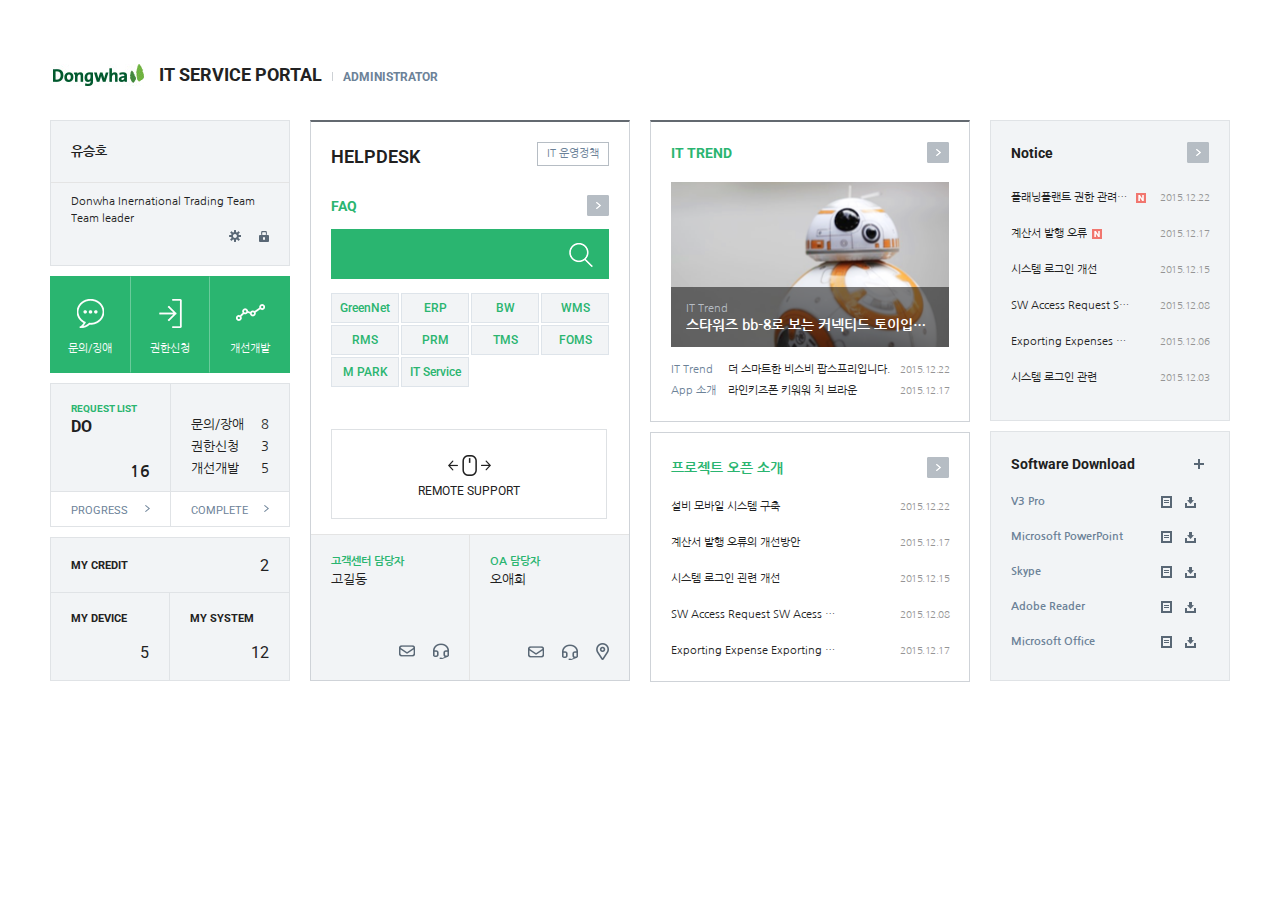
==== commit a910e537: "폰트 수정" ====
--- a/index.html
+++ b/index.html
@@ -143,7 +143,7 @@
                 <section class="section3 container320">
                     <div class="trend_box box">
                         <div class="sub_header">
-                            <h3>IT TREND</h3>
+                            <h3 class="en">IT TREND</h3>
                             <a href="it_trend.html" class="more"><span class="ir_pm">더보기</span></a>
                         </div>
                         <div class="img_wrap">
--- a/css/style.css
+++ b/css/style.css
@@ -184,9 +184,9 @@
 .download_box .download_list{padding-right: 2px;height: 164px;overflow: auto;}
 .download_box .download_list li:last-child{margin-bottom: 2px;}
 .download_box .download_list li{margin-bottom: 21px;display: flex;}
-.download_box .download_list li .content{width: 150px;}
+.download_box .download_list li:hover .content{text-decoration: none;}
+.download_box .download_list li .content{width: 150px;color: #6c8298;font-weight: 700;}
 .download_box .download_list li .icon_wrap{margin-right: 15px;}
-.download_box .download_list li:hover .content{color: #222;text-decoration: none;}
 .download_box .download_list li a{display: inline-block;}
 .preview{background: url(../img/preview.png)no-repeat;width: 11px;height: 12px;display: inline-block;}
 .preview:hover{background: url(../img/preview_hover.png)no-repeat;}
@@ -224,24 +224,23 @@
 
 /* tabs */
 .tabs{display: flex;margin-top: 10px;border-bottom: 1px solid #2ab570}
-.tabs li {flex:1;line-height: 47px;}
+.tabs li {flex:1;line-height: 48px;}
 .tabs a {display: block;text-align: center;color: #70859a;font-weight: 600;border: 1px solid #dcdee1;border-bottom-color: transparent;border-right: none; background: #f2f4f6}
 .tabs a:hover{background: rgba(42, 181, 112,.6);color: #fff;}
 .tabs li:last-child a{border-right: 1px solid #dcdee1;}
 .tabs li.active a{background: #2ab570;color: #fff;border-color: #2ab570;}
-/* .tabs li.active {color: #fff;} */
 
 .tab_list{display: flex;flex-wrap: wrap;padding: 14px 10px 11px 20px; border-bottom: 1px solid #2ab570;}
 .tab_list li{width: 182px;line-height: 2.65;}
-.tab_list li a{color: #70859a;font-weight: 600;padding-left: 15px;}
+.tab_list li a{color: #70859a;font-weight: 600;padding-left: 15px;display: inline-block;}
 .tab_list li:nth-child(1) a,.tab_list li:nth-child(6) a{padding-left: 0;}
+.tab_list li:active a{color: #2ab570;}
 .tab_list li a:hover{color: #2ab570;}
 .tab_list li a::before{content: '-';display: inline-block;margin-right: 5px;}
 
 /* tbl_list */
 .tbl_list_area{margin-top: 18px;}
-.tbl_list_area .article_list li{border-bottom: 1px solid #e9e9e9;}
-.article_list li {display: flex;padding: 14px 20px;}
+.article_list li{border-bottom: 1px solid #e9e9e9;display: flex;padding: 14px 20px;}
 .categorize{width: 24%; color: #70859a;text-overflow: ellipsis;overflow: hidden;white-space: nowrap;}
 .article_tit{width: 70%;text-overflow: ellipsis;overflow: hidden;white-space: nowrap;}
 .article_tit:hover{color: #2ab570;text-decoration: underline;}
@@ -308,16 +307,16 @@
 .it_search{position: relative;}
 .it_search input{width: 259px; height: 29px;border: 1px solid #b6bdc4;}
 .it_search::after{content: '';display: block;background: url(../img/trend_search.png) no-repeat;width: 16px;height: 16px;position: absolute;top: 7px;right: 12px;cursor: pointer;} 
-.trend_contents_wrap .trend_list_wrap li {border-bottom: 1px solid #e9e9e9;}
-.trend_contents_wrap .trend_list_wrap li:hover{background: #eee;}
-.trend_list_wrap li a{display: flex;padding: 29px 20px 23px;}
-.trend_list_wrap li a .img_area{width: 200px;height: 140px;overflow: hidden;margin: 2px 30px 0 0;}
-.trend_list_wrap li a .img_area .img{width: 294px;height: 194px;}
-.trend_list_wrap li:nth-child(1) a .img_area .img{background: url(../img/trend_listimg1.png)no-repeat top -33px left -45px;}
-.trend_list_wrap li:nth-child(2) a .img_area .img{background: url(../img/trend_listimg2.png)no-repeat top -33px left -45px;}
-.trend_list_wrap li:nth-child(3) a .img_area .img{background: url(../img/trend_listimg3.png)no-repeat top -4px left -3px;}
-.trend_list_wrap li:nth-child(4) a .img_area .img{background: url(../img/trend_listimg4.png)no-repeat top -89px left -68px;}
-.trend_list_wrap li:nth-child(5) a .img_area .img{background: url(../img/trend_listimg5.png)no-repeat top -4px left -41px;}
+.trend_contents_wrap .article_list li{display: block;padding: 0;}
+.trend_contents_wrap .article_list li:hover{background: #eee;}
+.trend_contents_wrap .article_list li a{display: flex;padding: 29px 20px 23px;}
+.trend_contents_wrap .article_list li a .img_area{width: 200px;height: 140px;overflow: hidden;margin: 2px 30px 0 0;}
+.trend_contents_wrap .article_list li a .img_area .img{width: 294px;height: 194px;}
+.trend_contents_wrap .article_list li:nth-child(1) a .img_area .img{background: url(../img/trend_listimg1.png)no-repeat top -33px left -45px;}
+.trend_contents_wrap .article_list li:nth-child(2) a .img_area .img{background: url(../img/trend_listimg2.png)no-repeat top -33px left -45px;}
+.trend_contents_wrap .article_list li:nth-child(3) a .img_area .img{background: url(../img/trend_listimg3.png)no-repeat top -4px left -3px;}
+.trend_contents_wrap .article_list li:nth-child(4) a .img_area .img{background: url(../img/trend_listimg4.png)no-repeat top -89px left -68px;}
+.trend_contents_wrap .article_list li:nth-child(5) a .img_area .img{background: url(../img/trend_listimg5.png)no-repeat top -4px left -41px;}
 
 .it_trend_wrap .text_top{line-height: 1.55;margin-top: -5px;}
 .it_trend_wrap .tit{text-overflow: ellipsis;overflow: hidden;white-space: nowrap;}
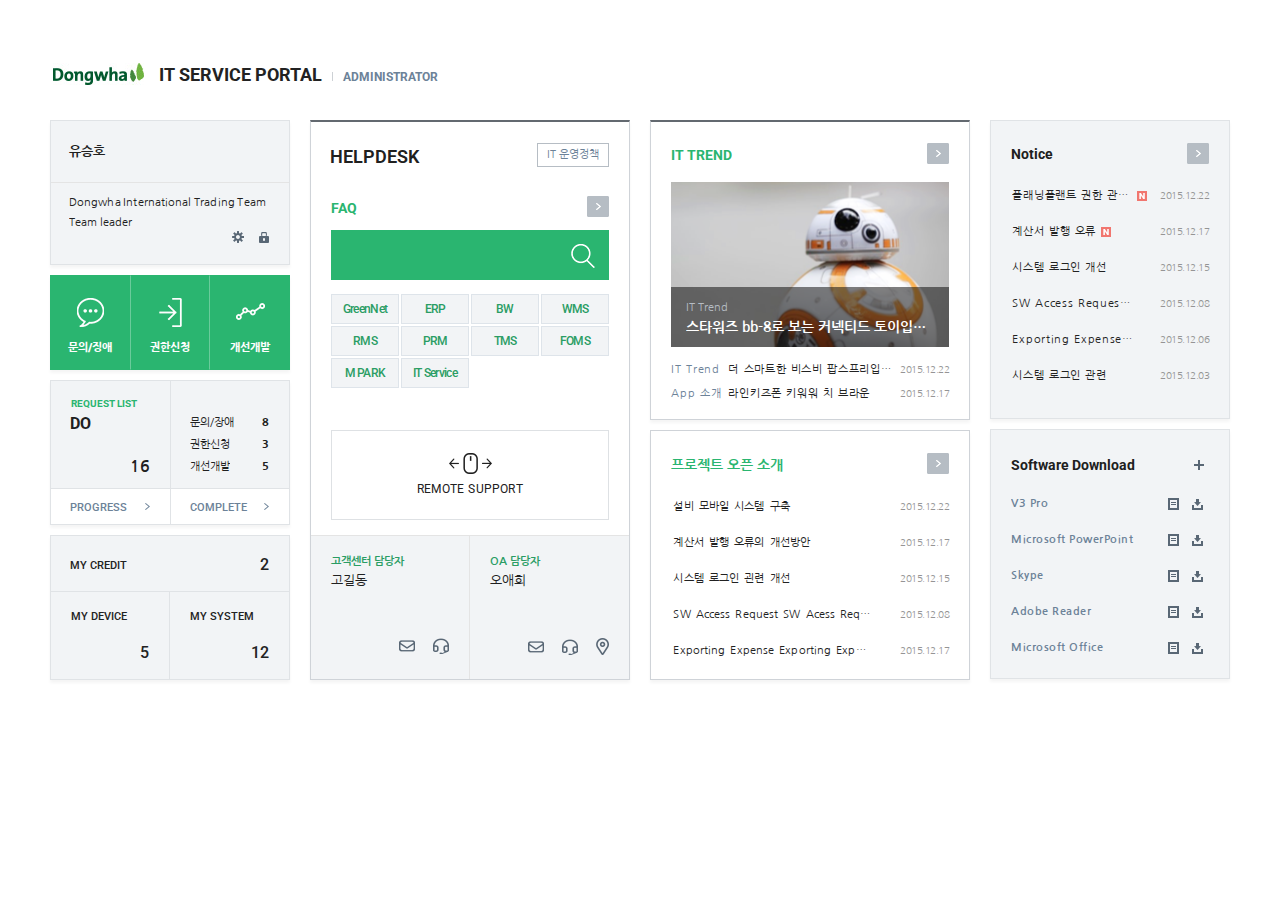
==== commit eabeae0a: "사이즈 수정" ====
--- a/index.html
+++ b/index.html
@@ -20,7 +20,7 @@
                     <div class="box gray_box">
                         <div class="name">유승호</div>
                         <div class="info">
-                            <p>Donwha Inernational Trading Team <br> Team leader</p>
+                            <p>Dongwha International Trading Team <br> Team leader</p>
                             <div class="settings_wrap">
                                 <span class="settings"></span>
                                 <span class="security"></span>
@@ -65,7 +65,7 @@
                             </div>
                         </div>
                     </div>
-                    <div class="box gray_box clearfix my_box_wrap en">
+                    <div class="box gray_box my_box_wrap en clearfix">
                         <div class="my_box credit">
                             <a href="#">
                                 <span class="en">MY CREDIT</span>
--- a/css/style.css
+++ b/css/style.css
@@ -4,7 +4,7 @@
 h2{font-size: 30px;margin-left: -1px;}
 h3{font-size: 14px;}
 section{margin-right: 20px;}
-.box{margin-top: 10px;}
+.box{margin-top: 10px;box-shadow: 0 3px 3px #f5f5f5;}
 .en{font-family: 'Roboto',sans-serif;}
 .gray_box{background: #f2f4f6;border:1px solid #e0e3e6}
 .sub_header{display: flex;justify-content: space-between;align-items: center;}
@@ -12,15 +12,17 @@
 input[type="radio"],
 input[type='radio']:checked{width: 19px;height: 19px;accent-color: #6c8298;}
 textarea{padding: 10px;font-size: 12px;line-height: 1.7;}
-.btn{border: 1px solid #b6bdc4;}
+.btn{border: 1px solid #b6bdc4;display: inline-block;width:38px;height: 30px;text-align: center;line-height: 30px;}
 .btn:hover{border-color: #2ab570;}
-.ham{background: url(../img/ham_btn.png)no-repeat center;width: 40px; height: 30px;}
+.ham{background: url(../img/ham_btn.png)no-repeat center;width: 39px; height: 30px;}
 .ham:hover{background: url(../img/ham_hover.png)no-repeat center;}
+.txt_hover:hover{color: #2ab570;}
+button{border: none;}
 
 /* header */
 header{height: 60px; line-height: 34px;display: flex;}
 h1{line-height: 27px;margin: 0 0px 0 3px;}
-.logo img{width: 91px;height: 22px;}
+.logo img{width: 91px;height: 22px;margin-top: -2px;}
 header p{font-weight: bold;}
 h1 a .main_title{font-size: 18px; letter-spacing: 1.1 px;padding-left: 15px;}
 .main_title:after{content: '';display: inline-block;width: 1px;height: 9px;margin: 0 10px;background: #cdd1d5;}
@@ -34,18 +36,18 @@
 section .box:first-child{margin-top: 0;}
 
 /* section1 */
-.section1 .name{font-size: 13px;font-weight: bold;border-bottom: 1px solid #e4e4e4;padding: 24px 20px;}
-.section1 .info{padding: 11px 20px 17px;line-height: 1.5;}
-.section1 .info p{text-overflow: ellipsis;overflow: hidden;display: -webkit-box;-webkit-line-clamp: 2;-webkit-box-orient: vertical;word-break: break-word;}
-.info .settings_wrap{text-align: right; margin-top: 3px;}
+.section1 .name{font-size: 13px;font-weight: bold;border-bottom: 1px solid #e4e4e4;padding: 24px 18px;}
+.section1 .info{padding: 10px 20px 15px 18px;line-height: 1.8;}
+.section1 .info p{text-overflow: ellipsis;overflow: hidden;display: -webkit-box;-webkit-line-clamp: 2;-webkit-box-orient: vertical;word-break: break-word;letter-spacing: .1px;word-spacing: -.5px;}
+.info .settings_wrap{text-align: right; margin-top: -3px;}
 .info .settings_wrap span{cursor: pointer;}
 .info .settings{background: url(../img/settings.png)no-repeat;display: inline-block;width: 12px;height: 12px;}
 .info .settings:hover{background: url(../img/settings_hover.png)no-repeat;}
-.info .security{background: url(../img/security.png)no-repeat;display: inline-block;width: 10px;height: 11px;margin-left: 15px;}
+.info .security{background: url(../img/security.png)no-repeat;display: inline-block;width: 10px;height: 11px;margin-left: 12px;}
 .info .security:hover{background: url(../img/security_hover.png)no-repeat;}
 
 .inquiry_box{display: flex;}
-.inquiry_box a{color: #fdfdfd;display: inline-block;width: 79px;height: 95px;background: #2ab570;text-align: center;border: 1px solid transparent;}
+.inquiry_box a{color: #fdfdfd;display: inline-block;width: 79px;height: 93px;background: #2ab570;text-align: center;border: 1px solid transparent;font-weight: 800;}
 .inquiry_box a:hover{background: rgba(42, 181, 112,.6);}
 .inquiry_box .inquiry::before{background: url( ../img/inquiry.png)no-repeat;display: block;content: '';width: 27px;height: 29px; margin: 22px auto 15px;}
 .inquiry_box .authority{border-left: 1px solid #6acb9b;border-right: 1px solid #6acb9b;}
@@ -53,79 +55,81 @@
 .inquiry_box .inprove::before{background: url(../img/improve.png)no-repeat;display: block;content: '';width: 29px;height: 17px;margin: 27px auto 22px;}
 
 .request_list{display: flex;flex-wrap: wrap;}
-.request_list .list_box{width: 120px;padding: 20px;border: 1px solid #e0e3e6;}
+.request_list .list_box{width: 120px;padding: 18px 20px 20px;border: 1px solid #e0e3e6;}
 .request_list .col1{height: 109px;background: #f2f4f6;}
 .request_list .col1 span{display: block;text-overflow: ellipsis;overflow: hidden;white-space: nowrap;}
+.request_list .col1 .num{font-weight: 800;}
 .request_list .strong{font-weight: bold;font-size: 16px;}
 .request_list .strong p{font-size: 10px; color: #2ab570;}
-.request_list .strong .do_area {margin-top: 5px;cursor: pointer;}
-/* .request_list .strong .do_area span{display: block;} */
-.request_list .strong .do_area:hover span{color: #2ab570;}
-.request_list .strong .do_area span:nth-child(2){text-align: right;margin-top: 29px;}
+.request_list .strong .do_area {margin-top: 7px;cursor: pointer;}
+.request_list .strong .do_area .en{margin-left: -1px;}
+.request_list .strong .do_area:hover span,.col2:hover p{color: #2ab570;}
+.request_list .strong .do_area span:nth-child(2){text-align: right;margin-top: 27px;}
 .request_list .list_box:nth-child(1),.request_list .list_box:nth-child(3){border-right: none;}
-.request_list .list_box:nth-child(2) .text_area{font-size: 13px;margin-top: 10px;line-height: 1.7;}
-.request_list .list_box:nth-child(2) .text_area div{display: flex;justify-content: space-between;}
-/* .request_list .list_box:nth-child(2) span{display: block;} */
+.request_list .list_box:nth-child(2) .text_area{margin: 12px 0 0 -1px;line-height: 1.7;}
+.request_list .list_box:nth-child(2) .text_area div{display: flex;justify-content: space-between;padding-top: 3px;}
 .request_list .list_box .text_area div{cursor: pointer;}
 .request_list .list_box .text_area div:hover{color: #2ab570;text-decoration: underline;}
-.request_list .col2{height: 35px;padding: 13px 20px;border-top: none;cursor: pointer;}
-.col2 p{color: #6c8298;position: relative;}
-.col2:hover p{color: #2ab570;}
-.col2 p::after{content: '';background: url(../img/right_arrow.png)no-repeat;width: 5px;height: 7px;display: inline-block;position: absolute;right: 0;}
+.request_list .col2{height: 36px;padding: 13px 20px;border-top: none;cursor: pointer;}
+.col2 p{color: #6c8298;position: relative;font-weight: 500;margin-left: -1px;}
+.col2 p::after{content: '';background: url(../img/right_arrow.png)no-repeat;width: 5px;height: 7px;display: inline-block;position: absolute;right: 0;top: 1px;}
 .col2:hover p::after{background-image: url(../img/right_arrow_hover.png);;display: inline-block;}
 
 .section1 .my_box_wrap .my_box{float: left;}
 .section1 .my_box_wrap .my_box a{display: block; font-size: 11px;padding: 20px;}
 .section1 .my_box_wrap .my_box span{display: block;}
-.section1 .my_box_wrap .my_box span.en{font-weight: bold;}
-.section1 .my_box_wrap .my_box .num{font-size: 16px;padding-top: 21px;text-align: right;}
+.section1 .my_box_wrap .my_box span.en{font-weight: 500;}
+.section1 .my_box_wrap .my_box .num{font-size: 16px;text-align: right;padding: 23px 0 0 3px;font-weight: 500;}
 .section1 .my_box_wrap .my_box:hover a span{color: #2ab570;}
-.my_box_wrap .credit{width: 100%;height: 55px;border-bottom: 1px solid #e0e3e6;}
-.section1 .my_box_wrap .credit a{display: flex;justify-content: space-between;align-items: center;}
+
+.my_box_wrap .credit{width: 100%;height: 56px;border-bottom: 1px solid #e0e3e6;}
+.section1 .my_box_wrap .credit a{display: flex;justify-content: space-between;align-items: center;padding: 21px 20px 20px 19px;}
 .section1 .my_box_wrap .credit span{display: inline-block;}
 .section1 .my_box_wrap .credit .num{padding-top: 0;text-align: right;}
 .my_box_wrap .device,.my_box_wrap .system{width: 50%;height: 87px;}
+.section1 .my_box_wrap .device a,.section1 .my_box_wrap .system a{padding-top: 19px;}
 .my_box_wrap .device{border-right: 1px solid #e0e3e6;}
+.my_box_wrap .device .num{padding-top: 24px;}
 
 /* section 2 */
-.section2{width: 321px;}
+.section2{width: 321px;box-shadow: 0 3px 3px #f5f5f5;}
 .section2,.trend_box{border: 1px solid #cfd3d8;border-top: 2px solid #636970;margin-bottom: 3px;}
 .section2 .section_top{padding: 20px 20px 15px;}
-.help_area{display: flex; justify-content: space-between;align-items: center;margin-bottom: 29px;} 
-.help_area p{font-size: 18px;font-weight: 600; padding-top: 5px;}
+.help_area{display: flex; justify-content: space-between;align-items: center;margin: 1px 0 29px;} 
+.help_area p{font-size: 18px;font-weight: 600; padding-top: 4px;margin-left: -1px;}
 .help_area a{color: #6c8298;border: 1px solid #b6bdc4;display: inline-block;width: 70px;height: 22px;line-height: 22px;text-align: center;}
 .help_area a:hover{color: #2ab570;border-color: #2ab570;}
 
 .section2 .sub_header{margin-bottom: 13px;}
-.container320 .sub_header h3{color: #2ab570;}
+.container320 .sub_header h3{color: #2ab570; padding-top: 2px;}
 .more{background: url(../img/more_btn.png)no-repeat;width: 22px;height: 21px;}
 .more:hover{background: url(../img/more_btn_hover.png)no-repeat;}
 
 .search_box{position: relative;margin-bottom: 14px;}
 .search_box input{width: 278px;height: 50px;background: #2ab570;color: #fff;}
-.search_box::after{background: url(../img/search_btn.png)no-repeat;content: ''; width: 24px;height: 24px;display: inline-block;position: absolute;right: 16px;top: 27%;cursor: pointer;}
+.search_box::after{background: url(../img/search_btn.png)no-repeat;content: ''; width: 24px;height: 24px;display: inline-block;position: absolute;right: 14px;top: 27%;cursor: pointer;}
 
 .keywords_list{display: flex;flex-wrap: wrap;margin-bottom: 40px;}
 .keywords_list li{height: 100%;margin-bottom: 2px; margin-right: 2px;}
 .keywords_list li:hover a{border-color: #2ab570;}
 .keywords_list li:nth-child(4),.keywords_list li:nth-child(8){margin-right: 0;}
-.keywords_list li a{width: 66px;height: 28px; display: block;color: #2ab570;text-align: center;line-height: 28px;font-weight: 500;border: 1px solid #dee4ea;background: #f2f4f6;font-size: 12px;text-overflow: ellipsis;overflow: hidden;white-space: nowrap;}
-
-.reomte_box{width: 276px;height: 90px;border: 1px solid #dee1e4;line-height: 31px;text-align: center;}
-.mouse_area{display: flex;align-items: center;justify-content: center;padding-top: 25px;}
+.keywords_list li a{width: 66px;height: 28px; display: block;color: #2a9d64;text-align: center;line-height: 28px;font-weight: 500;border: 1px solid #dee4ea;background: #f2f4f6;font-size: 12px;text-overflow: ellipsis;overflow: hidden;white-space: nowrap;letter-spacing: -.7px;}
+
+.reomte_box{width: 278px;height: 90px;border: 1px solid #dee1e4;line-height: 31px;text-align: center;}
+.mouse_area{display: flex;align-items: center;justify-content: center;padding-top: 22px;}
 .mouse_area span{display: block;}
 .mouse_left{background: url(../img/mouse_left.png)no-repeat;width: 10px;height: 11px;}
 .mouse{background: url(../img/mouse.png)no-repeat;width: 15px;height: 21px;margin: 0 4px;}
 .mouse_right{background: url(../img/mouse_right.png)no-repeat;width: 10px;height: 11px;}
-.reomte_box p{font-size: 12px;}
+.reomte_box p{font-size: 12px;word-spacing: 1px;letter-spacing: .2px;}
 
 /* manager_area */
 .section_bottom{background: #f2f4f6;border-top: 1px solid #e4e4e4;display: flex;margin-top: 0;}
 .section_bottom .manager_box{padding: 20px;width: 159px;line-height: 1.3;}
-.section_bottom .manager_box .name{padding-top: 3px;font-size: 13px;}
+.section_bottom .manager_box .name{padding-top: 4px;font-size: 13px;}
 .section_bottom .manager_box:nth-child(1){border-right: 1px solid #e4e4e4;}
-.manager{color: #2ab570;font-weight: 600;}
-.icon_area{padding-top: 54px;display: flex;justify-content: flex-end;align-items: center}
+.manager{color: #2a9d64;font-weight: 600;margin-top: -1px;}
+.icon_area{padding: 48px 0 4px; display: flex;justify-content: flex-end;align-items: center}
 .icon_area p{margin-left: 18px;cursor: pointer;}
 .icon_area .msg{background: url(../img/msg.png) no-repeat;display: inline-block;width: 16px;height: 12px;}
 .icon_area .msg:hover{background: url(../img/msg_hover.png)no-repeat;}
@@ -135,57 +139,59 @@
 .icon_area .locate:hover{background: url(../img/locate_hover.png)no-repeat;}
 
 /* section 3 */
-.section3 .box{padding: 20px;}
+.section3 .box{padding: 20px 20px 19px;}
 .project_box{border: 1px solid #cfd3d8;}
-.section3 .sub_header{margin: 0px 0 19px;}
+.section3 .sub_header{margin: 1px 0 18px;}
 .trend_box .img_wrap{width: 278px; height: 165px;position: relative;overflow: hidden;margin-bottom: 17px;cursor: pointer;}
 .trend_box .img_wrap:hover .img_content .txt{color: #2ab570;text-decoration: underline;}
 .trend_box .img_wrap>div{position: absolute;}
 .trend_box .img_wrap .img_area{background: url(../img/trend_img.png) no-repeat;width: 100%;height: 100%;background-position: top 10% left 71%;background-size: inherit;}
-.trend_box .img_wrap .img_content{height: 60px;width: 100%; background: rgba(0,0,0,.5);bottom: 0;padding: 15px;line-height: 1.3;}
+.trend_box .img_wrap .img_content{height: 60px;width: 100%; background: rgba(0,0,0,.5);bottom: 0;padding: 14px 15px 15px;line-height: 1.3;}
 .trend_box .img_wrap .img_content .img_category{color: #b6bdc4;}
-.trend_box .img_wrap .img_content .txt{font-size: 14px;font-weight: 600; color: #fff;text-overflow: ellipsis;overflow: hidden;white-space: nowrap;}
-
+.trend_box .img_wrap .img_content .txt{font-size: 14px;font-weight: 600; color: #fff;text-overflow: ellipsis;overflow: hidden;white-space: nowrap;padding-top: 3px;}
+
+.trend_box .list_area{padding-bottom: 1px;}
 .trend_box .list_area a{display: flex;justify-content: space-between;line-height: 1;}
-.trend_box .list_area li:first-child{margin-bottom: 10px;}
+.trend_box .list_area li:first-child{margin-bottom: 13px;}
 .trend_box .list_area .category{width: 50px; color: #6c8298;}
 .trend_box .list_area .content{width: 165px;}
 .content{text-overflow: ellipsis;overflow: hidden;white-space: nowrap;display: block;}
 .list_area li:hover .content{color: #2ab570;text-decoration: underline;}
-.date{font-size: 10px;color: #949494;letter-spacing: -.5px;display: block;}
-
-.project_box .sub_header{margin: 4px 0 23px;}
-.list_area{padding-bottom: 5px;}
+.date{font-size: 10px;color: #949494;letter-spacing: -.5px;display: block;word-spacing: .7px;}
+
+.project_box .sub_header{margin: 2px 0 27px;}
+.list_area{padding-bottom: 4px;}
 .list_area li{margin-bottom: 25px;}
 .list_area li:last-child{margin-bottom: 0px;}
-.list_area li a{display: flex;justify-content: space-between;}
-.project_box .list_area li a .content{width: 165px;}
+.list_area li a{display: flex;justify-content: space-between;letter-spacing: .7px;word-spacing: .7px;}
+.project_box .list_area li a .content{width: 200px;padding-left: 2px;letter-spacing: .1px;word-spacing: 2px;}
 
 /* section 4 */
-.section4 .box{padding: 20px 20px 19px;}
-.section4 .sub_header{margin-bottom: 19px; margin: 1px 0 29px;}
+.section4 .box{padding: 20px 20px 18px;}
+.section4 .sub_header{margin: 2px 0 26px;}
+.section4 .sub_header h3{padding-top: 1px;}
 .section4 .download_box li a{display: flex;justify-content: space-between; align-items: center;}
 
 /* notice_list */
 .content_wrap{display: flex;position: relative;}
 .notice_list li .content{max-width: 120px;margin-right: 5px;}
 .notice_box .notice_list li:last-child{margin-bottom: 17px;}
-.section4 .notice_list {padding-bottom: 1px;}
-.section4 .notice_list li {margin-bottom: 25px;}
+.section4 .notice_list {padding-bottom: 2px;}
+.section4 .notice_list li {margin-bottom: 25px;margin: 0 0 25px 1px;}
 
 /* download_box */
-.section4 .download_box{padding: 20px 5px 20px 20px;}
-.download_box .sub_header{padding-right: 20px;margin-bottom: 22px;}
+.section4 .download_box{padding: 20px 5px 17px 20px;}
+.download_box .sub_header{padding: 2px 20px 0 0; margin-bottom: 23px;}
 .download_box .sub_header .more{background: url(../img/more_plus.png)no-repeat right;}
 .download_box .sub_header .more:hover{background-image: url(../img/more_plus_hover.png);}
 .download_list::-webkit-scrollbar{width: 3px;background: transparent;padding-right: 5px;border-radius: 10px;}
 .download_list::-webkit-scrollbar-thumb {background-color: #c4ccd4;border-radius: 10px;}
 .download_list::-webkit-scrollbar-track {background-color: grey;border-radius: 10px;box-shadow: inset 0px 0px 5px white;}
-.download_box .download_list{padding-right: 2px;height: 164px;overflow: auto;}
+.download_box .download_list{padding-right: 2px;height: 163px;overflow: auto;}
 .download_box .download_list li:last-child{margin-bottom: 2px;}
-.download_box .download_list li{margin-bottom: 21px;display: flex;}
+.download_box .download_list li{margin-bottom: 22px;display: flex;}
 .download_box .download_list li:hover .content{text-decoration: none;}
-.download_box .download_list li .content{width: 150px;color: #6c8298;font-weight: 700;}
+.download_box .download_list li .content{width: 157px;color: #6c8298;font-weight: 700;letter-spacing: .5px;}
 .download_box .download_list li .icon_wrap{margin-right: 15px;}
 .download_box .download_list li a{display: inline-block;}
 .preview{background: url(../img/preview.png)no-repeat;width: 11px;height: 12px;display: inline-block;}
@@ -196,6 +202,7 @@
 
 /* faq2depth.html style */
 
+/* .header */
 .inner940{font-size: 12px;max-width: 940px;margin: 0 auto;}
 .inner940 section{margin: 11px 0 30px;}
 .header_wrap{border-bottom: 1px solid #e9e9e9;}
@@ -204,19 +211,19 @@
 .header h1{margin:0 15px 0 0;line-height: 3px;padding: 26px 0 15px;}
 .header h1 a{display: inline-block; height: 100%;}
 .header .main_tit{font-size: 15px;font-weight: 600;padding: 16px 0 2px;}
-.header .main{cursor: pointer;padding-top: 5px;padding: 13px 0 9px;}
+.header .main{padding: 13px 2px 9px;}
 .header .main:hover{color: #2ab570;}
 .header .main::before{content: '';background: url(../img/home.png) no-repeat;width: 12px;height: 11px;display: inline-block;margin-right: 7px;}
 .header .main:hover::before{background-image: url(../img/home.jpg);}
-.header .main::after{content: '';background: url(../img/faq_right.png)no-repeat;display: inline-block;width: 5px;height: 7px;margin-left: 7px;}
+.header .main::after{content: '';background: url(../img/faq_right.png)no-repeat;display: inline-block;width: 5px;height: 7px;margin-left: 8px;}
 .header .main:hover::after{background: url(../img/right_arrow_hover.png) no-repeat;}
 
 /* nav */
 .faq_search_wrap{padding:35px 0 22px;display: flex;}
-.faq_search_wrap h2{width: 263px;padding-top: 10px;margin-left: -2px;} 
+.faq_search_wrap h2{width: 262px;padding-top: 9px;margin-left: -2px;} 
 .faq_search_wrap .search_box{text-align: center;margin-bottom: 0;position: relative;}
 .faq_search_wrap .search_box input{width: 420px;padding: 0 10px 0 20px;font-size: 16px;font-weight: 600;}
-.faq_search_wrap .search_box::after{top: 28%;right: 22px;}
+.faq_search_wrap .search_box::after{top: 27%;right: 24px;}
 .faq_search_wrap .keywords_wrap {position: relative;left: 20%;top:11px;display: inline-flex;}
 .faq_search_wrap .keywords_wrap .keyword{line-height: 1;margin-left: 15px;}
 .faq_search_wrap .keywords_wrap .keyword:first-child{margin-left: 0px;}
@@ -224,30 +231,32 @@
 
 /* tabs */
 .tabs{display: flex;margin-top: 10px;border-bottom: 1px solid #2ab570}
-.tabs li {flex:1;line-height: 48px;}
+.tabs li {flex:1;line-height: 47px;}
 .tabs a {display: block;text-align: center;color: #70859a;font-weight: 600;border: 1px solid #dcdee1;border-bottom-color: transparent;border-right: none; background: #f2f4f6}
 .tabs a:hover{background: rgba(42, 181, 112,.6);color: #fff;}
 .tabs li:last-child a{border-right: 1px solid #dcdee1;}
 .tabs li.active a{background: #2ab570;color: #fff;border-color: #2ab570;}
 
-.tab_list{display: flex;flex-wrap: wrap;padding: 14px 10px 11px 20px; border-bottom: 1px solid #2ab570;}
-.tab_list li{width: 182px;line-height: 2.65;}
+.tab_list{display: flex;flex-wrap: wrap;padding: 11px 0px 9px 20px; border-bottom: 1px solid #2ab570;}
+.tab_list li{width: 184px;line-height: 2.9;}
 .tab_list li a{color: #70859a;font-weight: 600;padding-left: 15px;display: inline-block;}
 .tab_list li:nth-child(1) a,.tab_list li:nth-child(6) a{padding-left: 0;}
+.tab_list li:nth-child(2) a,.tab_list li:nth-child(7) a{padding-left: 5px;}
 .tab_list li:active a{color: #2ab570;}
 .tab_list li a:hover{color: #2ab570;}
 .tab_list li a::before{content: '-';display: inline-block;margin-right: 5px;}
 
 /* tbl_list */
-.tbl_list_area{margin-top: 18px;}
+.tbl_list_area{margin-top: 17px;}
 .article_list li{border-bottom: 1px solid #e9e9e9;display: flex;padding: 14px 20px;}
-.categorize{width: 24%; color: #70859a;text-overflow: ellipsis;overflow: hidden;white-space: nowrap;}
+.categorize{width: 24%; color: #70859a;text-overflow: ellipsis;overflow: hidden;white-space: nowrap;word-spacing: 2.9px;}
 .article_tit{width: 70%;text-overflow: ellipsis;overflow: hidden;white-space: nowrap;}
 .article_tit:hover{color: #2ab570;text-decoration: underline;}
 
 /* pagination */
 .pagination{display: flex;margin-top: 30px;justify-content: center;line-height: 28px;text-align: center; }
-.pagination .btn{width: 33px;height: 31px;border: 1px solid #d6dbe0;margin-left: -1px;display: inline-block;}
+.pagination .btn{width: 33px;margin-left: -1px;}
+.pagination .page_list{display: flex;margin: 0 10px;}
 .pagination .page_list .btn:hover{background: #899aac; color: #fff;border-color: #899aac;}
 .pagination .prev_area,.pagination .next_area{display: flex;}
 .pagination .btn_first{background: url(../img/go_to_first.png)no-repeat;display: block;background-position: center;margin-left: 1px;}
@@ -258,7 +267,6 @@
 .btn_next:hover{background: url(../img/next_btn_hover.png)no-repeat;background-position: center;border-color: #899aac;background-color: #899aac;}
 .btn_last{background: url(../img/go_to_end.png)no-repeat;width: 11px;height: 10px;display: block;background-position: center;}
 .btn_last:hover{background: url(../img/go_to_end_hover.png)no-repeat;background-color: #899aac;background-position: center;border-color: #899aac;}
-.pagination .page_list{display: flex;margin: 0 9px;}
 
 /* FAQ style */
 .faq{position: relative;}
@@ -266,34 +274,37 @@
 .faq h2{margin-left: -2px;}
 .contents_wrap{margin-top: 5px;}
 .title_wrap{margin-top: 5px;}
-.title_area{display: flex;justify-content: space-between;;border-bottom: 1px solid #eff0f0;padding: 21px 20px 4px;}
-.title_area .text_wrap .categorize{width: auto;}
+.title_area{display: flex;justify-content: space-between;;border-bottom: 1px solid #eff0f0;padding: 21px 20px 3px;}
 .faq .title_area .text_wrap .tit{width: 850px;}
 .faq .title_area .ham{background-position: center;margin: 24px 0 10px;}
-.info_area_wrap{padding: 10px 20px 16px;display: flex;justify-content: space-between;}
-.faq .info_area_wrap{padding: 12px 20px 15px;align-items: center;}
+.title_area .categorize{width: 100%;}
+.info_area_wrap{padding: 15px 20px 16px;display: flex;justify-content: space-between;}
+.faq .info_area_wrap{padding: 10px 20px 15px;align-items: center;}
 .faq .info_area_wrap .info_area{padding: 0;}
+.faq .info_area span:after{margin: 0 4px 0 12px;}
+.info_area{word-spacing: 3px;display: inline-block;}
+.info_area span.update{word-spacing: 1px;}
 .info_area span{color: #949494; font-size: 11px;}
-.info_area span:after{content: '|'; display: inline-block;margin: 0 10px;color: #dfdfdf;}
+.info_area span:after{content: '|'; display: inline-block;margin: 0 0px 0 6px;color: #dfdfdf;letter-spacing: -.3px;}
 .info_area span:last-child::after{content:'';display: none;}
 
-.info_left .url{font-size: 11px;color: #70859a;}
-.info_left .url:hover{text-decoration: underline;}
-.info_left .copy{width: 40px;height: 22px;background: #899aac;color: #fff;display: inline-block;text-align: center;line-height: 20px;cursor: pointer;}
+.info_left .url{font-size: 11px;color: #70859a;margin-right: 7px;}
+.url:hover{text-decoration: underline;}
+.info_left .copy{width: 40px;height: 22px;background: #899aac;color: #fff;display: inline-block;text-align: center;line-height: 20px;cursor: pointer;font-size: 12px;}
 .info_left .copy:hover{background: #b6bdc4;}
 
-.faq .contents_area{height: 568px;background: url(../img/faq_content.png)no-repeat;margin: 22px 20px 10px;background-position: left 10%;}
+.faq .contents_area{height: 568px;background: url(../img/faq_content.png)no-repeat;margin: 18px 20px 6px;background-position: left 10%;}
 
 .faq_bottom{height: 70px;border-top: 1px solid #636970;border-bottom: 1px solid #e8e9ea;background: #f2f4f6;display: flex;justify-content: flex-end;padding: 20px;align-items: center;}
-.faq_bottom .button_wrap .button{width: 75px;height: 30px;border: 1px solid #b6bdc4;display: inline-block;color: #70859a;text-align: center;line-height: 28px;background: #fff;cursor: pointer;margin-left: 5px;font-weight: 600;}
+.faq_bottom .button_wrap .button{width: 75px;height: 30px;border: 1px solid #b6bdc4;display: inline-block;color: #70859a;text-align: center;line-height: 28px;background: #fff;cursor: pointer;margin-left: 4px;font-weight: 600;}
 .faq_bottom .button_wrap .button:hover{color: #2ab570;border-color: #2ab570;}
-.faq_bottom .button_wrap .query{width: 80px;}
+.faq_bottom .button_wrap .query{width: 79px;}
 
 /* IT Trends style css */
 h2.it_trend{margin-top: 24px; padding: 20px 0 16px;}
 
-.it_trend_wrap .tabs li,.layerpop_wrap .tabs li{flex: 0;}
-.it_trend_wrap .tabs li a,.layerpop_wrap .tabs li a{width: 123px;}
+.it_trend_wrap .tabs li,.layerpop_wrap .tabs li,.software_download_wrap .tabs li{flex: 0;}
+.it_trend_wrap .tabs li a,.layerpop_wrap .tabs li a,.software_download_wrap .tabs li a{width: 123px;}
 
 /* it_search_wrap */
 .it_search_wrap{height: 50px; padding: 10px 20px;align-items: center;border-bottom: 1px solid #d3d9e0;}
@@ -323,7 +334,6 @@
 .it_trend_wrap .info_area{padding: 6px 0 0 0;}
 
 .text_wrap{line-height: 1.8;padding-top: 2px;}
-.text_wrap .categorize{width: 600px; word-spacing: 1px;}
 .tit_wrap{display: flex;align-items: flex-end;}
 .tit{font-size: 18px;font-weight: 600;max-width: 600px;}
 .text_wrap .sub_num{font-size: 12px;font-weight: 600;color: #2ab570;margin-left: 5px;}
@@ -338,7 +348,6 @@
 
 /* trend_btn */
 .trend_btn{display: flex;padding: 24px 0 10px; margin-right: -1px;align-content: flex-start;}
-.trend_btn .btn{width: 38px;height: 30px;display: inline-block;line-height: 30px;cursor: pointer;}
 .trend_btn .write{background: url(../img/write_icon.png)no-repeat center;}
 .trend_btn .write:hover{background: url(../img/write_icon_hover.png) no-repeat center;}
 .trend_btn .prev_next_btn{margin: 0 5px;display: flex;}
@@ -347,28 +356,24 @@
 .trend_btn .prev_next_btn .next{background: url(../img/next_btn.png)no-repeat center;margin-left: -1px;}
 .trend_btn .prev_next_btn .next:hover{background: url(../img/next_btn_hover_green.png)no-repeat center;}
 
-.info_area{display: inline-block;padding: 10px 20px;}
-.layerpop_wrap .info_area span:after{margin: 0 5px;letter-spacing: -.3px;}
-
-.layerpop_wrap .contents_area{margin-top: 10px; padding: 20px 20px 10px;}
+.layerpop_wrap .contents_area{margin-top: 11px;border-bottom: none;}
 .layerpop_wrap .contents_area img{width: 641px;height: 424px;}
-.layerpop_wrap .contents_area p{margin-top: 25px; line-height: 1.8;}
+.layerpop_wrap .contents_area p{margin-top: 15px; line-height: 1.95;}
 .layerpop_wrap .contents_area .trend_tit_info{display: inline-block;}
 
 .contents_area .contents_bottom{margin-top: 20px;display: flex;justify-content: space-between;border-bottom: 1px solid #d3d9e0;padding-bottom: 10px;}
-.contents_area .contents_bottom .btn{height: 30px; line-height: 30px;text-align: center;display: inline-block;cursor: pointer;}
-.contents_bottom .left_btn{display: flex;}
+.contents_bottom .left_btn{display: flex; padding-left: 1px;}
 .contents_bottom .left_btn .checkbox_wrap{width: 65px;height: 30px; border: 1px solid #dadee1;text-align: center;margin-right: 5px;}
 .contents_bottom .left_btn .checkbox_wrap:hover{border-color: #2ab570;}
 .contents_bottom .left_btn .comments{margin-right: 5px;}
-.contents_bottom .left_btn .comments::before{content: '';background: url(../img/comment_icon.png)no-repeat;width: 16px;height: 13px;display: inline-block;vertical-align: middle;margin-right: 5px;}
+.contents_bottom .left_btn .comments::before{content: '';background: url(../img/comment_icon.png)no-repeat;width: 16px;height: 13px;display: inline-block;vertical-align: middle;margin:0 6px 0 4px;}
 .contents_bottom .left_btn input[type="checkbox"]{display: none;width: 15px;height: 12px;width: 65px;border: 1px solid #dadee1;height: 30px;text-align: center;}
-.contents_bottom .left_btn label{line-height: 28px;display: block;cursor: pointer;}
-.contents_bottom .left_btn label.like::before{content: '';background: url(../img/heart_gray.png)no-repeat;width: 15px;height: 12px;display: inline-block;margin-right: 5px;vertical-align: middle;}
+.contents_bottom .left_btn label{line-height: 28px;display: block;cursor: pointer;margin: 0;}
+.contents_bottom .left_btn label.like::before{content: '';background: url(../img/heart_gray.png)no-repeat;width: 15px;height: 12px;display: inline-block;margin:0 6px 0 -1px;vertical-align: middle;}
 .contents_bottom .left_btn input:checked + label.like::before{content: '';background: url(../img/heart.png)no-repeat;display: inline-block;}
 
 .contents_bottom .right_btn{display: flex;position: relative;}
-.contents_bottom .right_btn .btn{width: 38px;margin-left: 5px;}
+.contents_bottom .right_btn .btn{margin-left: 5px;}
 .contents_bottom .right_btn .btn:hover{color: #2ab570;}
 .contents_bottom .right_btn .copy{background: url(../img/copy.png) no-repeat;background-position: center;}
 .contents_bottom .right_btn .copy:hover{background: url(../img/copy_hover.png) no-repeat;background-position: center;}
@@ -379,51 +384,51 @@
 .contents_bottom .right_btn .popup_overlay{visibility: hidden; width: 348px;height: 148px;background: #f2f4f6;border: 1px solid #afb5bb;position: absolute;bottom: 45px;right: 0px;padding: 20px;}
 .contents_bottom .right_btn .popup_overlay::after{position: absolute;border-top: 7px solid #f2f4f6;border-left: 7px solid transparent; border-right: 7px solid transparent; border-bottom: 0px solid transparent;content: "";top: 146px;left: 232px;}
 .contents_bottom .right_btn .popup_overlay::before{position: absolute;border-top: 7px solid #afb5bb;border-left: 7px solid transparent; border-right: 7px solid transparent; border-bottom: 0px solid transparent;content: "";top: 147px;left: 232px;}
-.contents_bottom .right_btn .popup_overlay.active{visibility: visible;}
+.contents_bottom .right_btn .popup_overlay.active,.contents_bottom .right_btn .popup_content.active{visibility: visible;}
 .contents_bottom .right_btn .popup_content{visibility: hidden;}
-.contents_bottom .right_btn .popup_content.active{visibility: visible;}
 .contents_bottom .right_btn .popup_overlay select{width: 308px;height: 30px;border-color: #b6bdc4;margin-bottom: 10px;font-size: 12px; color: #6c8298;} 
 .contents_bottom .right_btn .popup_overlay .button_wrap{text-align: right;}
 .contents_bottom .right_btn .popup_overlay .button{width: 60px;height: 26px;margin-left: 5px;color: #fff;display: inline-block;line-height: 26px;text-align: center;cursor: pointer;}
-.cancel{background: #c2c8ce;}
-.save{background: #2ab570;}
-
-.comments_wrap .comment{padding: 20px 0 15px;border-bottom: 1px solid #eff0f0;}
+.cancel{background: #c2c8ce;border: none;}
+.save{background: #2ab570;border: none;}
+
+.comments_wrap .comment{padding: 20px 0 15px;border-bottom: 1px solid #eff0f0;;line-height: 1;}
+.comments_wrap .comment:last-child{border-bottom: none;}
 .comment .comment_top{display: flex;align-items: center;}
 .comment .comment_top span{margin-right: 5px;}
+.layerpop_wrap .name{font-weight: 600;}
 .comment .comment_top span.date{margin-right: 5px;letter-spacing: -.1px;font-size: 12px;word-spacing: -1.1px;}
 .comment .comment_top span.comment_cancel{background: url(../img/close.png)no-repeat;width: 12px;height: 12px;margin-top: 1px;cursor:pointer;}
 .comment .comment_top span.comment_cancel:hover{background: url(../img/close_hover.png)no-repeat;}
-.comment .comment_bottom p{margin-top: 5px;}
+.comment .comment_bottom p{margin-top: 2px;line-height: 1.7;}
 
 .writing_area{background: #f2f4f6;border-bottom: 1px solid #636970;padding: 26px 20px;display: flex;align-items: center;}
 .writing_area textarea{width: 757px;height: 58px;border: 1px solid #c9c9c9;border-right: none;}
 .writing_area .name{margin-top: 0;padding-right: 18px;width:53px;}
-.writing_area .save_btn{width: 85px;height: 80px;background: #899aac;color: #fff;font-weight: 600;text-align: center;line-height: 80px;cursor: pointer;border: none;}
+.writing_area .save_btn{width: 85px;height: 80px;background: #899aac;color: #fff;font-weight: 600;text-align: center;line-height: 80px;cursor: pointer;}
 .writing_area .save_btn:hover{background: #2ab570;}
 
 .trend_btn2{justify-content: flex-end;padding-top: 13px;margin: 0 20px 30px 0;}
 .trend_btn2 .ham{margin-top: 0;}
 
 /* From_Write FAQ */
-.head_title{padding: 45px 0 25px;}
+.head_title{padding: 44px 0 25px;}
 
 .category_box{padding: 20px 20px 18px;background: #f2f4f6;border-top: 1px solid #2ab570;border-bottom: 1px solid #e9e9e9;display: flex;justify-content: space-between;align-items: center;}
 .category_box .select_area{display: flex;}
-.category_box .select_box{width: 200px;height: 30px; color: #6c8298;border-color: #b6bdc4;font-size: 12px;font-weight: 600;cursor: pointer;padding: 0;}
-.category_box .select_box.greennet{margin-right: 3px;}
-.category_box .lang_area{margin-left: -20px;display: flex;}
-.category_box .lang_area .ko{margin-right: 32px;}
+.category_box .select_box{width: 200px;height: 30px; color: #6c8298;border-color: #b6bdc4;font-size: 12px;font-weight: 600;cursor: pointer;padding: 0;margin-right: 5px;padding: 0 6px;}
+.category_box .lang_area{margin-left: 9px;display: flex;}
+.category_box .lang_area .radio_btn{width: 100px;}
 .category_box .category{width: 180px;height: 30px;border: 1px solid #b6bdc4;color: #6c8298;font-size: 12px;padding: 0 5px;}
 .category_box .more_btn{background: url(../img/more_plus.png)no-repeat center;display: inline-block;width: 39px;height: 30px;vertical-align: middle;background-color: #fff;cursor: pointer;margin-left: -4px;z-index: 6;}
 .category_box .more_btn:hover{background: url(../img/more_plus_hover.png) no-repeat center;background-color: #fff;}
 
 .faq_contents_wrap{padding: 20px 20px 0;border-bottom: 1px solid #eff0f0;}
-.faq_contents_wrap .contents_tit{height: 50px;border: 1px solid #d3d7da;line-height: 50px;padding: 0 20px;margin-bottom: 10px;}
-.faq_contents_wrap .contents_tit input{font-size: 18px;width: 100%;}
+.faq_contents_wrap .contents_tit{height: 50px;border: 1px solid #d3d7da;line-height: 50px;padding: 0 10px;margin-bottom: 10px;}
+.faq_contents_wrap .contents_tit input{font-size: 18px;width: 100%;padding: 0 10px;margin-top: -5px;}
 .faq_contents_wrap .contents_txt {width: 858px;;height: 398px;border: 1px solid #d3d7da;padding: 25px 20px;line-height: 1.7;}
 
-.contents_bottom{padding: 20px 0;display: flex; align-items: center;}
+.contents_bottom{padding: 18px 0 20px;display: flex; align-items: center;}
 .contents_bottom .upload_file_area{margin-right: 99px; display: flex;}
 .upload_file_area input{background: #f2f4f6;border: 1px solid #d3d7da;border-right: none;font-size: 12px;color: rgba(108, 130, 152,.5);padding: 0 5px;}
 .upload_file_area .folder_btn{background: url(../img/folder.png)no-repeat center;display: inline-block;width: 40px;height: 30px;border: 1px solid #b6bdc4;cursor: pointer;}
@@ -436,29 +441,27 @@
 .checkbox_area input:checked + label::before{background: url(../img/checkbox_check.png) no-repeat;}
 
 .btn_wrap{margin: 20px;text-align: center;}
-.btn_wrap .btn{display: inline-block;text-align: center;width: 100px;height: 40px;color: #fff;text-align: center;line-height: 40px;cursor: pointer;}
+.btn_wrap .btn{width: 100px;height: 40px;color: #fff;line-height: 40px;}
 .btn_wrap .btn:hover{border-color: transparent;}
 .btn_wrap .cancel{margin-right: 10px;}
 .btn_wrap .save:hover{background: rgba(42, 181, 112,.6);}
 
 /* IT Policy Stlye CSS */
-.itpolicy_wrap h2{padding-bottom: 15px;}
+.itpolicy_wrap h2,.software_download_wrap h2{padding-bottom: 16px;}
 .policy_contents_wrap{padding: 20px;border-bottom: 1px solid #636970;margin-bottom: 20px;}
 .policy_contents_wrap h4{font-size: 18px;padding: 10px 0 30px;}
 .policy_content{padding-bottom: 18px;}
 
 /* Software Download CSS */
-.software_download_wrap h2{padding-bottom: 15px;}
-.software_download_contents{padding: 30px 20px 5px;line-height: 1.8;border-bottom: 1px solid #636970;}
-.software_download_contents p{padding-top: 10px;}
-
-.download_link span{color: #2ab570;cursor: pointer;display: inline-block;margin: 35px 0 27px;}
-.download_link span:hover{text-decoration: underline;}
-.download_link span:before{background: url(../img/dowload_hover.png)no-repeat;display: inline-block;width: 11px;height: 11px;content: "";margin-right: 8px;vertical-align: middle;}
-
-.edit_btn_wrap{text-align: right;}
-.edit_btn_wrap .btn{width: 40px;height: 32px;display: inline-block;cursor: pointer;}
-.edit_btn_wrap .edit{background: url(../img/edit_icon.png) no-repeat;background-position: center; display: inline-block;margin-right: 3px;}
-.edit_btn_wrap .edit:hover{background: url(../img/edit_icon_hover.png)no-repeat center;}
-.edit_btn_wrap .close{background: url(../img/close_icon.png)no-repeat;display: inline-block;background-position: center;}
-.edit_btn_wrap .close:hover{background: url(../img/close_icon_hover.png)no-repeat center;}+.contents_area{padding: 20px 20px 10px;line-height: 1.95;border-bottom: 1px solid #636970;}
+.contents_area p{padding-top: 5px;}
+.software_download_wrap .contents_area .contents{padding-top: 8px;}
+
+.software_download_wrap .url{color: #2ab570;display: inline-block;margin: 31px 2px 0;}
+.software_download_wrap .url:before{background: url(../img/dowload_hover.png)no-repeat;display: inline-block;width: 11px;height: 11px;content: "";margin-right: 9px;vertical-align: middle;}
+
+.software_download_wrap .contents_bottom{justify-content: flex-end;padding: 6px 0 0px;border-bottom: none;}
+.software_download_wrap .contents_bottom .edit{background: url(../img/edit_icon.png) no-repeat;background-position: center;}
+.software_download_wrap .contents_bottom .edit:hover{background: url(../img/edit_icon_hover.png)no-repeat center;}
+.software_download_wrap .contents_bottom .close{background: url(../img/close_icon.png)no-repeat;display: inline-block;background-position: center;}
+.software_download_wrap .contents_bottom .close:hover{background: url(../img/close_icon_hover.png)no-repeat center;}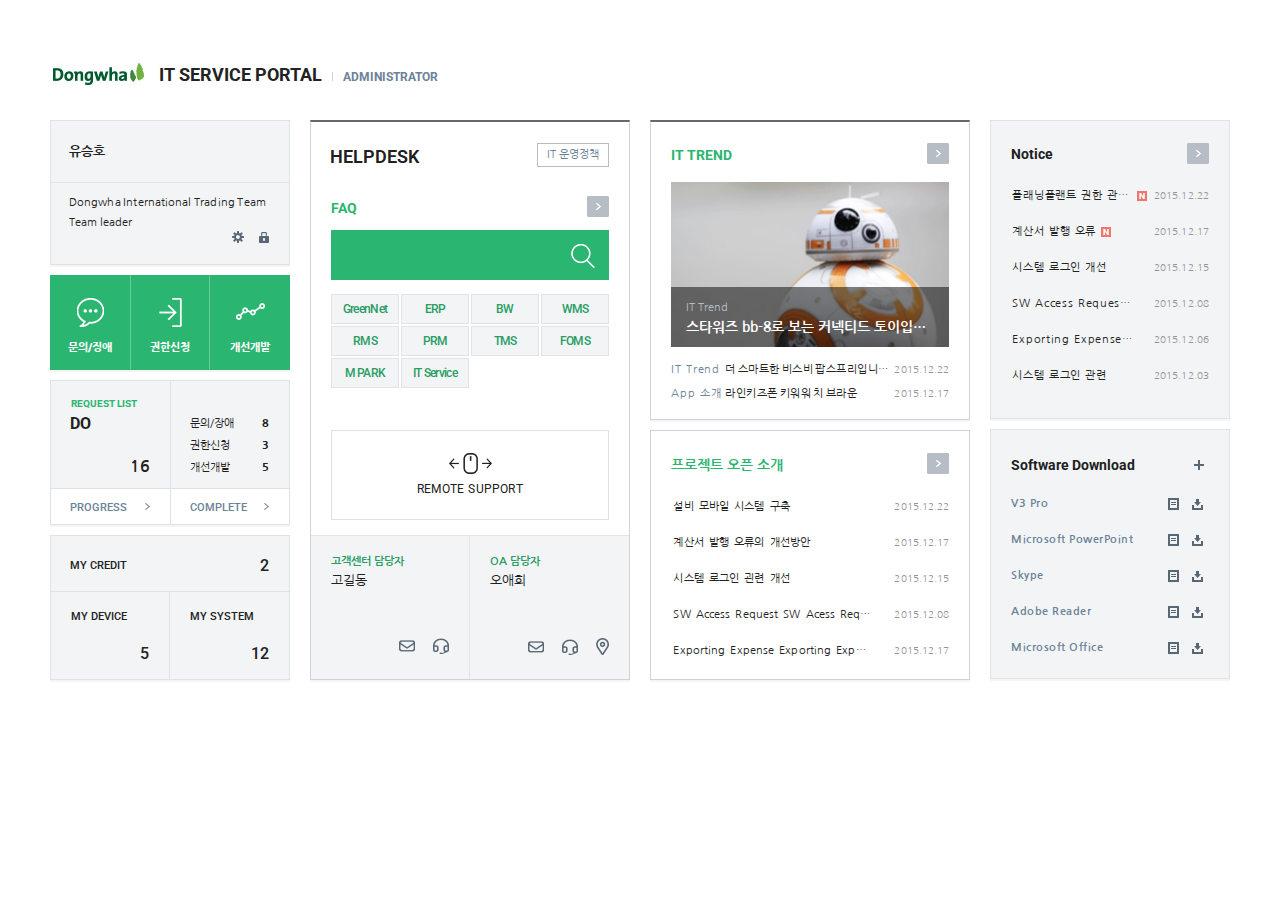
==== commit 3c58d48e: "사이즈 및  태그/구조 수정" ====
--- a/index.html
+++ b/index.html
@@ -124,17 +124,17 @@
                             <p class="manager">고객센터 담당자</p>
                             <p class="name">고길동</p>
                             <div class="icon_area">
-                                <p class="msg"></p>
-                                <p class="headphone"></p>
+                                <a href="#" class="msg"></a>
+                                <a href="#" class="headphone"></a>
                             </div>
                         </div>
                         <div class="manager_box">
                             <p class="manager">OA 담당자</p>
                             <p class="name">오애희</p>
                             <div class="icon_area">
-                                <p class="msg"></p>
-                                <p class="headphone"></p>
-                                <p class="locate"></p>
+                                <a href="#" class="msg"></a>
+                                <a href="#" class="headphone"></a>
+                                <a href="#" class="locate"></a>
                             </div>
                         </div>
                     </div>
--- a/css/style.css
+++ b/css/style.css
@@ -4,7 +4,7 @@
 h2{font-size: 30px;margin-left: -1px;}
 h3{font-size: 14px;}
 section{margin-right: 20px;}
-.box{margin-top: 10px;box-shadow: 0 3px 3px #f5f5f5;}
+.box{margin-top: 10px;box-shadow: 0 2px #f5f5f5;}
 .en{font-family: 'Roboto',sans-serif;}
 .gray_box{background: #f2f4f6;border:1px solid #e0e3e6}
 .sub_header{display: flex;justify-content: space-between;align-items: center;}
@@ -12,17 +12,23 @@
 input[type="radio"],
 input[type='radio']:checked{width: 19px;height: 19px;accent-color: #6c8298;}
 textarea{padding: 10px;font-size: 12px;line-height: 1.7;}
-.btn{border: 1px solid #b6bdc4;display: inline-block;width:38px;height: 30px;text-align: center;line-height: 30px;}
-.btn:hover{border-color: #2ab570;}
-.ham{background: url(../img/ham_btn.png)no-repeat center;width: 39px; height: 30px;}
-.ham:hover{background: url(../img/ham_hover.png)no-repeat center;}
+.btn{border: 1px solid #b6bdc4;display: inline-block;width:38px;height: 30px;text-align: center;line-height: 30px;background-position: center;background-repeat: no-repeat;margin-left: 5px;}
+.btn:hover{border-color: #2ab570;background-position: center;background-repeat: no-repeat;}
+.ham{background-image: url(../img/ham_btn.png);width: 39px; height: 30px;}
+.ham:hover{background-image: url(../img/ham_hover.png);}
 .txt_hover:hover{color: #2ab570;}
 button{border: none;}
+.edit{background-image: url(../img/edit_icon.png);background-color: #fff;}
+.edit:hover{background-image: url(../img/edit_icon_hover.png);}
+.close{background-image: url(../img/close_icon.png);display: inline-block;background-color: #fff;}
+.close:hover{background-image: url(../img/close_icon_hover.png);}
+.write{background-image: url(../img/write_icon.png);}
+.write:hover{background-image: url(../img/write_icon_hover.png);}
 
 /* header */
 header{height: 60px; line-height: 34px;display: flex;}
 h1{line-height: 27px;margin: 0 0px 0 3px;}
-.logo img{width: 91px;height: 22px;margin-top: -2px;}
+.logo img{width: 91px;height: 22px;margin-top: -1px;}
 header p{font-weight: bold;}
 h1 a .main_title{font-size: 18px; letter-spacing: 1.1 px;padding-left: 15px;}
 .main_title:after{content: '';display: inline-block;width: 1px;height: 9px;margin: 0 10px;background: #cdd1d5;}
@@ -63,13 +69,12 @@
 .request_list .strong p{font-size: 10px; color: #2ab570;}
 .request_list .strong .do_area {margin-top: 7px;cursor: pointer;}
 .request_list .strong .do_area .en{margin-left: -1px;}
-.request_list .strong .do_area:hover span,.col2:hover p{color: #2ab570;}
+.request_list .strong .do_area:hover span,.col2:hover p,.list_box .text_area div:hover{color: #2ab570;}
 .request_list .strong .do_area span:nth-child(2){text-align: right;margin-top: 27px;}
 .request_list .list_box:nth-child(1),.request_list .list_box:nth-child(3){border-right: none;}
-.request_list .list_box:nth-child(2) .text_area{margin: 12px 0 0 -1px;line-height: 1.7;}
+.request_list .list_box:nth-child(2) .text_area{margin: 13px 0 0 -1px;line-height: 1.7;}
 .request_list .list_box:nth-child(2) .text_area div{display: flex;justify-content: space-between;padding-top: 3px;}
 .request_list .list_box .text_area div{cursor: pointer;}
-.request_list .list_box .text_area div:hover{color: #2ab570;text-decoration: underline;}
 .request_list .col2{height: 36px;padding: 13px 20px;border-top: none;cursor: pointer;}
 .col2 p{color: #6c8298;position: relative;font-weight: 500;margin-left: -1px;}
 .col2 p::after{content: '';background: url(../img/right_arrow.png)no-repeat;width: 5px;height: 7px;display: inline-block;position: absolute;right: 0;top: 1px;}
@@ -79,20 +84,19 @@
 .section1 .my_box_wrap .my_box a{display: block; font-size: 11px;padding: 20px;}
 .section1 .my_box_wrap .my_box span{display: block;}
 .section1 .my_box_wrap .my_box span.en{font-weight: 500;}
-.section1 .my_box_wrap .my_box .num{font-size: 16px;text-align: right;padding: 23px 0 0 3px;font-weight: 500;}
+.section1 .my_box_wrap .my_box .num{font-size: 16px;text-align: right;padding: 24px 0 0 3px;font-weight: 500;}
 .section1 .my_box_wrap .my_box:hover a span{color: #2ab570;}
 
 .my_box_wrap .credit{width: 100%;height: 56px;border-bottom: 1px solid #e0e3e6;}
 .section1 .my_box_wrap .credit a{display: flex;justify-content: space-between;align-items: center;padding: 21px 20px 20px 19px;}
 .section1 .my_box_wrap .credit span{display: inline-block;}
-.section1 .my_box_wrap .credit .num{padding-top: 0;text-align: right;}
+.section1 .my_box_wrap .credit .num{padding-top: 1px;text-align: right;}
 .my_box_wrap .device,.my_box_wrap .system{width: 50%;height: 87px;}
 .section1 .my_box_wrap .device a,.section1 .my_box_wrap .system a{padding-top: 19px;}
 .my_box_wrap .device{border-right: 1px solid #e0e3e6;}
-.my_box_wrap .device .num{padding-top: 24px;}
 
 /* section 2 */
-.section2{width: 321px;box-shadow: 0 3px 3px #f5f5f5;}
+.section2{width: 321px;box-shadow: 0 2px #f5f5f5;}
 .section2,.trend_box{border: 1px solid #cfd3d8;border-top: 2px solid #636970;margin-bottom: 3px;}
 .section2 .section_top{padding: 20px 20px 15px;}
 .help_area{display: flex; justify-content: space-between;align-items: center;margin: 1px 0 29px;} 
@@ -130,12 +134,12 @@
 .section_bottom .manager_box:nth-child(1){border-right: 1px solid #e4e4e4;}
 .manager{color: #2a9d64;font-weight: 600;margin-top: -1px;}
 .icon_area{padding: 48px 0 4px; display: flex;justify-content: flex-end;align-items: center}
-.icon_area p{margin-left: 18px;cursor: pointer;}
-.icon_area .msg{background: url(../img/msg.png) no-repeat;display: inline-block;width: 16px;height: 12px;}
+.icon_area a{margin-left: 18px; background-repeat: no-repeat;display: inline-block;}
+.icon_area .msg{background-image: url(../img/msg.png);width: 16px;height: 12px;}
 .icon_area .msg:hover{background: url(../img/msg_hover.png)no-repeat;}
-.icon_area .headphone{background: url(../img/headphone.png) no-repeat;display: inline-block;width: 16px;height: 16px;}
+.icon_area .headphone{background-image: url(../img/headphone.png);width: 16px;height: 16px;}
 .icon_area .headphone:hover{background: url(../img/headphone_hover.png)no-repeat;}
-.icon_area .locate{background: url(../img//locate.png) no-repeat;display: inline-block;width: 13px;height: 17px;}
+.icon_area .locate{background-image: url(../img//locate.png);width: 13px;height: 17px;}
 .icon_area .locate:hover{background: url(../img/locate_hover.png)no-repeat;}
 
 /* section 3 */
@@ -143,7 +147,7 @@
 .project_box{border: 1px solid #cfd3d8;}
 .section3 .sub_header{margin: 1px 0 18px;}
 .trend_box .img_wrap{width: 278px; height: 165px;position: relative;overflow: hidden;margin-bottom: 17px;cursor: pointer;}
-.trend_box .img_wrap:hover .img_content .txt{color: #2ab570;text-decoration: underline;}
+.trend_box .img_wrap:hover .img_content .txt{color: #2ab570;}
 .trend_box .img_wrap>div{position: absolute;}
 .trend_box .img_wrap .img_area{background: url(../img/trend_img.png) no-repeat;width: 100%;height: 100%;background-position: top 10% left 71%;background-size: inherit;}
 .trend_box .img_wrap .img_content{height: 60px;width: 100%; background: rgba(0,0,0,.5);bottom: 0;padding: 14px 15px 15px;line-height: 1.3;}
@@ -154,10 +158,10 @@
 .trend_box .list_area a{display: flex;justify-content: space-between;line-height: 1;}
 .trend_box .list_area li:first-child{margin-bottom: 13px;}
 .trend_box .list_area .category{width: 50px; color: #6c8298;}
-.trend_box .list_area .content{width: 165px;}
+.trend_box .list_area .content{width: 165px;letter-spacing: .5px;word-spacing: -1.5px;}
 .content{text-overflow: ellipsis;overflow: hidden;white-space: nowrap;display: block;}
-.list_area li:hover .content{color: #2ab570;text-decoration: underline;}
-.date{font-size: 10px;color: #949494;letter-spacing: -.5px;display: block;word-spacing: .7px;}
+.list_area li:hover .content{color: #2ab570;}
+.date{font-size: 10px;color: #949494;letter-spacing: .1px;display: block;word-spacing: .7px;}
 
 .project_box .sub_header{margin: 2px 0 27px;}
 .list_area{padding-bottom: 4px;}
@@ -210,7 +214,7 @@
 .header_left>a{display: flex;padding-top: 2px;line-height: 47px;}
 .header h1{margin:0 15px 0 0;line-height: 3px;padding: 26px 0 15px;}
 .header h1 a{display: inline-block; height: 100%;}
-.header .main_tit{font-size: 15px;font-weight: 600;padding: 16px 0 2px;}
+.header .main_tit{font-size: 15px;font-weight: 600;padding: 15px 0 1px;}
 .header .main{padding: 13px 2px 9px;}
 .header .main:hover{color: #2ab570;}
 .header .main::before{content: '';background: url(../img/home.png) no-repeat;width: 12px;height: 11px;display: inline-block;margin-right: 7px;}
@@ -219,13 +223,13 @@
 .header .main:hover::after{background: url(../img/right_arrow_hover.png) no-repeat;}
 
 /* nav */
-.faq_search_wrap{padding:35px 0 22px;display: flex;}
+.faq_search_wrap{padding:35px 0 10px;display: flex;}
 .faq_search_wrap h2{width: 262px;padding-top: 9px;margin-left: -2px;} 
 .faq_search_wrap .search_box{text-align: center;margin-bottom: 0;position: relative;}
 .faq_search_wrap .search_box input{width: 420px;padding: 0 10px 0 20px;font-size: 16px;font-weight: 600;}
 .faq_search_wrap .search_box::after{top: 27%;right: 24px;}
-.faq_search_wrap .keywords_wrap {position: relative;left: 20%;top:11px;display: inline-flex;}
-.faq_search_wrap .keywords_wrap .keyword{line-height: 1;margin-left: 15px;}
+.faq_search_wrap .keywords_wrap {text-align: center;margin-top: 12px;}
+.faq_search_wrap .keywords_wrap .keyword{line-height: 1;margin-left: 10px;display: inline;}
 .faq_search_wrap .keywords_wrap .keyword:first-child{margin-left: 0px;}
 .faq_search_wrap .keywords_wrap .keyword a{color: #6c8298;border-bottom: 1px solid #b7c0ca;padding: 1px;}
 
@@ -237,36 +241,37 @@
 .tabs li:last-child a{border-right: 1px solid #dcdee1;}
 .tabs li.active a{background: #2ab570;color: #fff;border-color: #2ab570;}
 
-.tab_list{display: flex;flex-wrap: wrap;padding: 11px 0px 9px 20px; border-bottom: 1px solid #2ab570;}
+.tab_list{display: flex;flex-wrap: wrap;padding: 11px 0px 8px 20px; border-bottom: 1px solid #2ab570;}
 .tab_list li{width: 184px;line-height: 2.9;}
 .tab_list li a{color: #70859a;font-weight: 600;padding-left: 15px;display: inline-block;}
 .tab_list li:nth-child(1) a,.tab_list li:nth-child(6) a{padding-left: 0;}
 .tab_list li:nth-child(2) a,.tab_list li:nth-child(7) a{padding-left: 5px;}
-.tab_list li:active a{color: #2ab570;}
+.tab_list li.active a{color: #2ab570;}
 .tab_list li a:hover{color: #2ab570;}
-.tab_list li a::before{content: '-';display: inline-block;margin-right: 5px;}
+.tab_list li a::before{content: '-';display: inline-block;margin-right: 5px;vertical-align: middle;}
 
 /* tbl_list */
 .tbl_list_area{margin-top: 17px;}
 .article_list li{border-bottom: 1px solid #e9e9e9;display: flex;padding: 14px 20px;}
 .categorize{width: 24%; color: #70859a;text-overflow: ellipsis;overflow: hidden;white-space: nowrap;word-spacing: 2.9px;}
 .article_tit{width: 70%;text-overflow: ellipsis;overflow: hidden;white-space: nowrap;}
-.article_tit:hover{color: #2ab570;text-decoration: underline;}
+.article_tit:hover{color: #2ab570;}
 
 /* pagination */
-.pagination{display: flex;margin-top: 30px;justify-content: center;line-height: 28px;text-align: center; }
-.pagination .btn{width: 33px;margin-left: -1px;}
+.pagination{display: flex;margin-top: 30px;justify-content: center;line-height: 28px;text-align: center; margin-bottom: 30px;}
+.pagination .btn{width: 33px;margin-left: -1px;background-position: center;background-repeat: no-repeat;}
+.pagination .btn:hover{background-position: center;background-repeat: no-repeat;border-color: #899aac;background-color: #899aac;}
 .pagination .page_list{display: flex;margin: 0 10px;}
 .pagination .page_list .btn:hover{background: #899aac; color: #fff;border-color: #899aac;}
 .pagination .prev_area,.pagination .next_area{display: flex;}
-.pagination .btn_first{background: url(../img/go_to_first.png)no-repeat;display: block;background-position: center;margin-left: 1px;}
-.btn_first:hover{background: url(../img/go_to_first_hover.png)no-repeat;background-position: center;border-color: #899aac;background-color: #899aac;}
-.btn_prev{background: url(../img/prev_btn.png)no-repeat;width: 6px;height: 10px;display: block;background-position: center;}
-.btn_prev:hover{background: url(../img/prev_btn_hover.png)no-repeat;background-position: center;border-color: #899aac;background-color: #899aac;}
-.pagination .btn_next{background: url(../img/next_btn.png)no-repeat;display: block;background-position: center;margin-left: 0;}
-.btn_next:hover{background: url(../img/next_btn_hover.png)no-repeat;background-position: center;border-color: #899aac;background-color: #899aac;}
-.btn_last{background: url(../img/go_to_end.png)no-repeat;width: 11px;height: 10px;display: block;background-position: center;}
-.btn_last:hover{background: url(../img/go_to_end_hover.png)no-repeat;background-color: #899aac;background-position: center;border-color: #899aac;}
+.pagination .btn_first{background-image: url(../img/go_to_first.png);margin-left: 1px;}
+.btn_first:hover{background-image: url(../img/go_to_first_hover.png);margin-left: 1px;}
+.btn_prev{background-image: url(../img/prev_btn.png);}
+.btn_prev:hover{background-image: url(../img/prev_btn_hover.png);}
+.btn_next{background-image: url(../img/next_btn.png);}
+.btn_next:hover{background-image: url(../img/next_btn_hover.png);}
+.btn_last{background-image: url(../img/go_to_end.png);}
+.btn_last:hover{background-image: url(../img/go_to_end_hover.png);}
 
 /* FAQ style */
 .faq{position: relative;}
@@ -289,16 +294,19 @@
 .info_area span:last-child::after{content:'';display: none;}
 
 .info_left .url{font-size: 11px;color: #70859a;margin-right: 7px;}
-.url:hover{text-decoration: underline;}
+.url:hover{color: #2ab570;}
 .info_left .copy{width: 40px;height: 22px;background: #899aac;color: #fff;display: inline-block;text-align: center;line-height: 20px;cursor: pointer;font-size: 12px;}
 .info_left .copy:hover{background: #b6bdc4;}
 
-.faq .contents_area{height: 568px;background: url(../img/faq_content.png)no-repeat;margin: 18px 20px 6px;background-position: left 10%;}
-
-.faq_bottom{height: 70px;border-top: 1px solid #636970;border-bottom: 1px solid #e8e9ea;background: #f2f4f6;display: flex;justify-content: flex-end;padding: 20px;align-items: center;}
-.faq_bottom .button_wrap .button{width: 75px;height: 30px;border: 1px solid #b6bdc4;display: inline-block;color: #70859a;text-align: center;line-height: 28px;background: #fff;cursor: pointer;margin-left: 4px;font-weight: 600;}
-.faq_bottom .button_wrap .button:hover{color: #2ab570;border-color: #2ab570;}
-.faq_bottom .button_wrap .query{width: 79px;}
+.contents_area{padding: 20px 20px 10px;line-height: 1.95;border-bottom: 1px solid #636970;}
+.contents_area p{padding-top: 5px;}
+.faq .contents_area .contents{background: url(../img/faq_content.png)no-repeat;background-position: left 10%;border-bottom: none;height: 562px;}
+
+.faq_bottom{height: 72px;border-bottom: 1px solid #e8e9ea;background: #f2f4f6;display: flex;justify-content: flex-end;padding: 20px;align-items: center;margin-bottom: 30px;}
+.faq_bottom .btn_wrap {margin-left: 5px;padding: 0;}
+.faq_bottom .btn_wrap .btn{width: 75px;color: #70859a;line-height: 28px;background: #fff;font-weight: 600;}
+.faq_bottom .btn_wrap .btn:hover{color: #2ab570;}
+.faq_bottom .btn_wrap .query{width: 79px;}
 
 /* IT Trends style css */
 h2.it_trend{margin-top: 24px; padding: 20px 0 16px;}
@@ -336,61 +344,62 @@
 .text_wrap{line-height: 1.8;padding-top: 2px;}
 .tit_wrap{display: flex;align-items: flex-end;}
 .tit{font-size: 18px;font-weight: 600;max-width: 600px;}
-.text_wrap .sub_num{font-size: 12px;font-weight: 600;color: #2ab570;margin-left: 5px;}
+.text_wrap .sub_num{font-size: 12px;font-weight: 600;color: #2ab570;margin-left: 5px;padding-bottom: 2px;}
 
 .text_bottom{margin-top: 10px;width: 650px;}
 .text_bottom p{text-overflow: ellipsis;overflow: hidden;display: -webkit-box;-webkit-line-clamp: 2;-webkit-box-orient: vertical;word-break: break-word;}
 .text_bottom p:last-child{margin-top: 5px;}
 
-.it_trend_wrap .pagination{margin-bottom: 30px;}
-
 /* trend_layerpop style */
 
-/* trend_btn */
-.trend_btn{display: flex;padding: 24px 0 10px; margin-right: -1px;align-content: flex-start;}
-.trend_btn .write{background: url(../img/write_icon.png)no-repeat center;}
-.trend_btn .write:hover{background: url(../img/write_icon_hover.png) no-repeat center;}
-.trend_btn .prev_next_btn{margin: 0 5px;display: flex;}
-.trend_btn .prev_next_btn .prev{background: url(../img/prev_btn.png)no-repeat center;}
-.trend_btn .prev_next_btn .prev:hover{background: url(../img/prev_btn_hover_green.png)no-repeat center;z-index: 5;}
-.trend_btn .prev_next_btn .next{background: url(../img/next_btn.png)no-repeat center;margin-left: -1px;}
-.trend_btn .prev_next_btn .next:hover{background: url(../img/next_btn_hover_green.png)no-repeat center;}
-
-.layerpop_wrap .contents_area{margin-top: 11px;border-bottom: none;}
-.layerpop_wrap .contents_area img{width: 641px;height: 424px;}
-.layerpop_wrap .contents_area p{margin-top: 15px; line-height: 1.95;}
+/* btn_wrap */
+.btn_wrap{display: flex;padding: 24px 0 10px; margin-right: -1px;align-content: flex-start;}
+
+.btn_wrap .prev_next_btn{margin: 0 5px;display: flex;}
+.btn_wrap .prev_next_btn .prev{background: url(../img/prev_btn.png)no-repeat center;}
+.btn_wrap .prev_next_btn .prev:hover{background: url(../img/prev_btn_hover_green.png)no-repeat center;z-index: 5;}
+.btn_wrap .prev_next_btn .next{background: url(../img/next_btn.png)no-repeat center;margin-left: -1px;}
+.btn_wrap .prev_next_btn .next:hover{background: url(../img/next_btn_hover_green.png)no-repeat center;}
+.btn_wrap.right{justify-content: flex-end;padding-top: 13px;margin: 0 20px 30px 0;}
+
+.layerpop_wrap .contents_area{border-bottom: none;}
+.layerpop_wrap .contents_area img{width: 641px;height: 424px;margin-top: 11px;}
+.layerpop_wrap .contents_area p{margin-top: 15px;}
 .layerpop_wrap .contents_area .trend_tit_info{display: inline-block;}
 
-.contents_area .contents_bottom{margin-top: 20px;display: flex;justify-content: space-between;border-bottom: 1px solid #d3d9e0;padding-bottom: 10px;}
-.contents_bottom .left_btn{display: flex; padding-left: 1px;}
-.contents_bottom .left_btn .checkbox_wrap{width: 65px;height: 30px; border: 1px solid #dadee1;text-align: center;margin-right: 5px;}
-.contents_bottom .left_btn .checkbox_wrap:hover{border-color: #2ab570;}
-.contents_bottom .left_btn .comments{margin-right: 5px;}
-.contents_bottom .left_btn .comments::before{content: '';background: url(../img/comment_icon.png)no-repeat;width: 16px;height: 13px;display: inline-block;vertical-align: middle;margin:0 6px 0 4px;}
-.contents_bottom .left_btn input[type="checkbox"]{display: none;width: 15px;height: 12px;width: 65px;border: 1px solid #dadee1;height: 30px;text-align: center;}
-.contents_bottom .left_btn label{line-height: 28px;display: block;cursor: pointer;margin: 0;}
-.contents_bottom .left_btn label.like::before{content: '';background: url(../img/heart_gray.png)no-repeat;width: 15px;height: 12px;display: inline-block;margin:0 6px 0 -1px;vertical-align: middle;}
-.contents_bottom .left_btn input:checked + label.like::before{content: '';background: url(../img/heart.png)no-repeat;display: inline-block;}
-
-.contents_bottom .right_btn{display: flex;position: relative;}
-.contents_bottom .right_btn .btn{margin-left: 5px;}
-.contents_bottom .right_btn .btn:hover{color: #2ab570;}
-.contents_bottom .right_btn .copy{background: url(../img/copy.png) no-repeat;background-position: center;}
-.contents_bottom .right_btn .copy:hover{background: url(../img/copy_hover.png) no-repeat;background-position: center;}
-.contents_bottom .right_btn .copy_popup{position: relative;}
-.contents_bottom .right_btn .copy_popup:hover .balloon{display: block;}
+.end{margin-top: 20px;justify-content: space-between;border-bottom: 1px solid #d3d9e0;padding-bottom: 10px;position: relative;padding: 18px 2px 10px 0;display: flex;}
+.end .left_btn{display: flex; padding-left: 1px;}
+.end .left_btn .checkbox_wrap{width: 65px; border: 1px solid #dadee1;text-align: center;margin-right: 5px;}
+.end .left_btn .checkbox_wrap:hover{border-color: #2ab570;}
+.end .left_btn .comments{margin-right: 5px;}
+.end .left_btn .comments::before{content: '';background: url(../img/comment_icon.png)no-repeat;width: 16px;height: 13px;display: inline-block;vertical-align: middle;margin:0 6px 0 4px;}
+.end .left_btn input[type="checkbox"]{display: none;width: 15px;height: 12px;width: 65px;border: 1px solid #dadee1;height: 30px;text-align: center;}
+.end .left_btn label{line-height: 28px;display: block;cursor: pointer;margin: 0;}
+.end .left_btn label.like::before{content: '';background: url(../img/heart_gray.png)no-repeat;width: 15px;height: 12px;display: inline-block;margin:0 6px 0 -1px;vertical-align: middle;}
+.end .left_btn input:checked + label.like::before{content: '';background: url(../img/heart.png)no-repeat;display: inline-block;}
+
+.end .btn_wrap {position: relative;padding: 0;}
+.end .btn_wrap button{width: 40px;height: 32px;}
+.end .btn_wrap .copy_btn{background: url(../img/copy.png) no-repeat;background-position: center;}
+.end .btn_wrap .copy_btn:hover{background: url(../img/copy_hover.png) no-repeat;background-position: center;}
+.end .btn_wrap .copy_popup{position: relative;}
+.end .btn_wrap .copy_popup:hover .balloon{display: block;}
 
 /* copy_pop open */
-.contents_bottom .right_btn .popup_overlay{visibility: hidden; width: 348px;height: 148px;background: #f2f4f6;border: 1px solid #afb5bb;position: absolute;bottom: 45px;right: 0px;padding: 20px;}
-.contents_bottom .right_btn .popup_overlay::after{position: absolute;border-top: 7px solid #f2f4f6;border-left: 7px solid transparent; border-right: 7px solid transparent; border-bottom: 0px solid transparent;content: "";top: 146px;left: 232px;}
-.contents_bottom .right_btn .popup_overlay::before{position: absolute;border-top: 7px solid #afb5bb;border-left: 7px solid transparent; border-right: 7px solid transparent; border-bottom: 0px solid transparent;content: "";top: 147px;left: 232px;}
-.contents_bottom .right_btn .popup_overlay.active,.contents_bottom .right_btn .popup_content.active{visibility: visible;}
-.contents_bottom .right_btn .popup_content{visibility: hidden;}
-.contents_bottom .right_btn .popup_overlay select{width: 308px;height: 30px;border-color: #b6bdc4;margin-bottom: 10px;font-size: 12px; color: #6c8298;} 
-.contents_bottom .right_btn .popup_overlay .button_wrap{text-align: right;}
-.contents_bottom .right_btn .popup_overlay .button{width: 60px;height: 26px;margin-left: 5px;color: #fff;display: inline-block;line-height: 26px;text-align: center;cursor: pointer;}
-.cancel{background: #c2c8ce;border: none;}
-.save{background: #2ab570;border: none;}
+.end .btn_wrap .popup_overlay{visibility: hidden; width: 348px;height: 148px;background: #f2f4f6;border: 1px solid #afb5bb;position: absolute;bottom: 45px;right: 0px;padding: 20px;}
+.end .btn_wrap .popup_overlay::after{position: absolute;border-top: 7px solid #f2f4f6;border-left: 7px solid transparent; border-right: 7px solid transparent; border-bottom: 0px solid transparent;content: "";top: 146px;left: 232px;}
+.end .btn_wrap .popup_overlay::before{position: absolute;border-top: 7px solid #afb5bb;border-left: 7px solid transparent; border-right: 7px solid transparent; border-bottom: 0px solid transparent;content: "";top: 147px;left: 232px;}
+.end .btn_wrap .popup_overlay.active,.end .btn_wrap .popup_content.active{visibility: visible;}
+.end .btn_wrap .popup_content{visibility: hidden;}
+.end .btn_wrap .popup_overlay select{width: 308px;height: 30px;border-color: #b6bdc4;margin-bottom: 10px;font-size: 12px; color: #6c8298;} 
+.end .btn_wrap .popup_overlay .button_wrap{text-align: right;}
+.end .btn_wrap .popup_overlay .button{width: 60px;height: 26px;}
+
+.button_wrap .button{color: #fff;line-height: 25px;text-align: center;cursor: pointer;font-size: 12px;}
+.button_wrap button.cancel{background: #899aac;border: none;}
+.button_wrap button.cancel:hover{background: #c2c8ce;border: none;}
+.button_wrap button.save{background: #2ab570;border: none;}
+.button_wrap button.save:hover{background: rgba(42, 181, 112,.6);}
 
 .comments_wrap .comment{padding: 20px 0 15px;border-bottom: 1px solid #eff0f0;;line-height: 1;}
 .comments_wrap .comment:last-child{border-bottom: none;}
@@ -408,16 +417,13 @@
 .writing_area .save_btn{width: 85px;height: 80px;background: #899aac;color: #fff;font-weight: 600;text-align: center;line-height: 80px;cursor: pointer;}
 .writing_area .save_btn:hover{background: #2ab570;}
 
-.trend_btn2{justify-content: flex-end;padding-top: 13px;margin: 0 20px 30px 0;}
-.trend_btn2 .ham{margin-top: 0;}
-
 /* From_Write FAQ */
 .head_title{padding: 44px 0 25px;}
 
-.category_box{padding: 20px 20px 18px;background: #f2f4f6;border-top: 1px solid #2ab570;border-bottom: 1px solid #e9e9e9;display: flex;justify-content: space-between;align-items: center;}
+.category_box{padding: 20px 20px;background: #f2f4f6;border-top: 1px solid #2ab570;border-bottom: 1px solid #e9e9e9;display: flex;justify-content: space-between;align-items: center;}
 .category_box .select_area{display: flex;}
 .category_box .select_box{width: 200px;height: 30px; color: #6c8298;border-color: #b6bdc4;font-size: 12px;font-weight: 600;cursor: pointer;padding: 0;margin-right: 5px;padding: 0 6px;}
-.category_box .lang_area{margin-left: 9px;display: flex;}
+.category_box .lang_area{display: flex;margin: 2px 0 0 11px;}
 .category_box .lang_area .radio_btn{width: 100px;}
 .category_box .category{width: 180px;height: 30px;border: 1px solid #b6bdc4;color: #6c8298;font-size: 12px;padding: 0 5px;}
 .category_box .more_btn{background: url(../img/more_plus.png)no-repeat center;display: inline-block;width: 39px;height: 30px;vertical-align: middle;background-color: #fff;cursor: pointer;margin-left: -4px;z-index: 6;}
@@ -440,28 +446,20 @@
 .checkbox_area label:before{background: url(../img/checkbox.png)no-repeat;content: '';width: 18px;height: 18px;display: inline-block;vertical-align: middle;padding-right: 5px;}
 .checkbox_area input:checked + label::before{background: url(../img/checkbox_check.png) no-repeat;}
 
-.btn_wrap{margin: 20px;text-align: center;}
-.btn_wrap .btn{width: 100px;height: 40px;color: #fff;line-height: 40px;}
-.btn_wrap .btn:hover{border-color: transparent;}
-.btn_wrap .cancel{margin-right: 10px;}
-.btn_wrap .save:hover{background: rgba(42, 181, 112,.6);}
+.form_write .button_wrap{margin: 20px auto;text-align: center;}
+.form_write .button_wrap .button{width: 100px;height: 40px;line-height: 40px;}
+.form_write .button_wrap .cancel{margin-right: 6px;}
 
 /* IT Policy Stlye CSS */
 .itpolicy_wrap h2,.software_download_wrap h2{padding-bottom: 16px;}
-.policy_contents_wrap{padding: 20px;border-bottom: 1px solid #636970;margin-bottom: 20px;}
-.policy_contents_wrap h4{font-size: 18px;padding: 10px 0 30px;}
-.policy_content{padding-bottom: 18px;}
+.itpolicy_wrap .contents_area{margin-bottom: 20px; padding-bottom: 10px;}
+.itpolicy_wrap .contents_area h4{font-size: 18px;padding: 10px 0 30px;}
+.itpolicy_wrap .contents_area .contents{padding-bottom: 18px;}
 
 /* Software Download CSS */
-.contents_area{padding: 20px 20px 10px;line-height: 1.95;border-bottom: 1px solid #636970;}
-.contents_area p{padding-top: 5px;}
 .software_download_wrap .contents_area .contents{padding-top: 8px;}
 
-.software_download_wrap .url{color: #2ab570;display: inline-block;margin: 31px 2px 0;}
-.software_download_wrap .url:before{background: url(../img/dowload_hover.png)no-repeat;display: inline-block;width: 11px;height: 11px;content: "";margin-right: 9px;vertical-align: middle;}
-
-.software_download_wrap .contents_bottom{justify-content: flex-end;padding: 6px 0 0px;border-bottom: none;}
-.software_download_wrap .contents_bottom .edit{background: url(../img/edit_icon.png) no-repeat;background-position: center;}
-.software_download_wrap .contents_bottom .edit:hover{background: url(../img/edit_icon_hover.png)no-repeat center;}
-.software_download_wrap .contents_bottom .close{background: url(../img/close_icon.png)no-repeat;display: inline-block;background-position: center;}
-.software_download_wrap .contents_bottom .close:hover{background: url(../img/close_icon_hover.png)no-repeat center;}+.software_download_wrap .download_wrap{margin: 31px 2px 0;}
+.software_download_wrap .url{color: #2ab570;display: inline-block;}
+.software_download_wrap .url:before{background-image: url(../img/dowload_hover.png);display: inline-block;width: 11px;height: 11px;content: "";margin-right: 9px;vertical-align: middle;}
+.software_download_wrap .end{border-bottom: none;margin-top: 8px;padding-bottom: 0;}